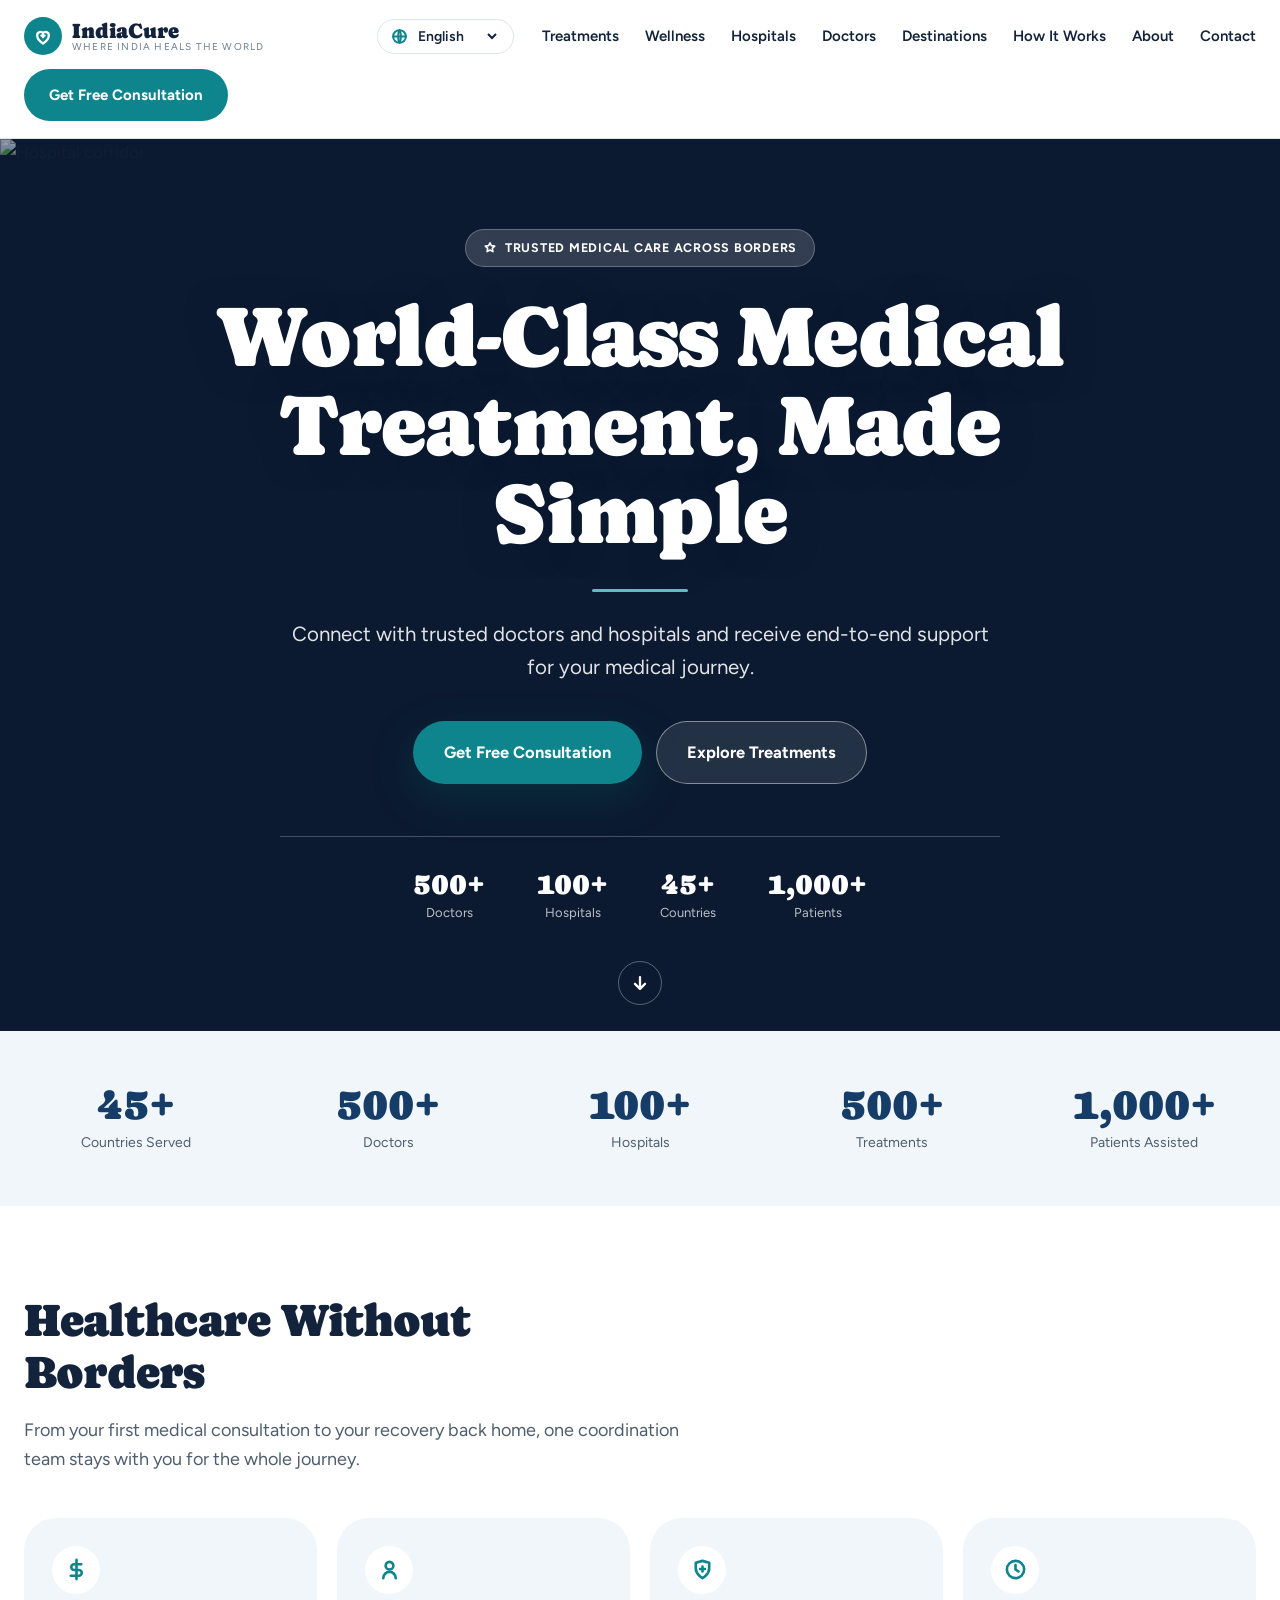
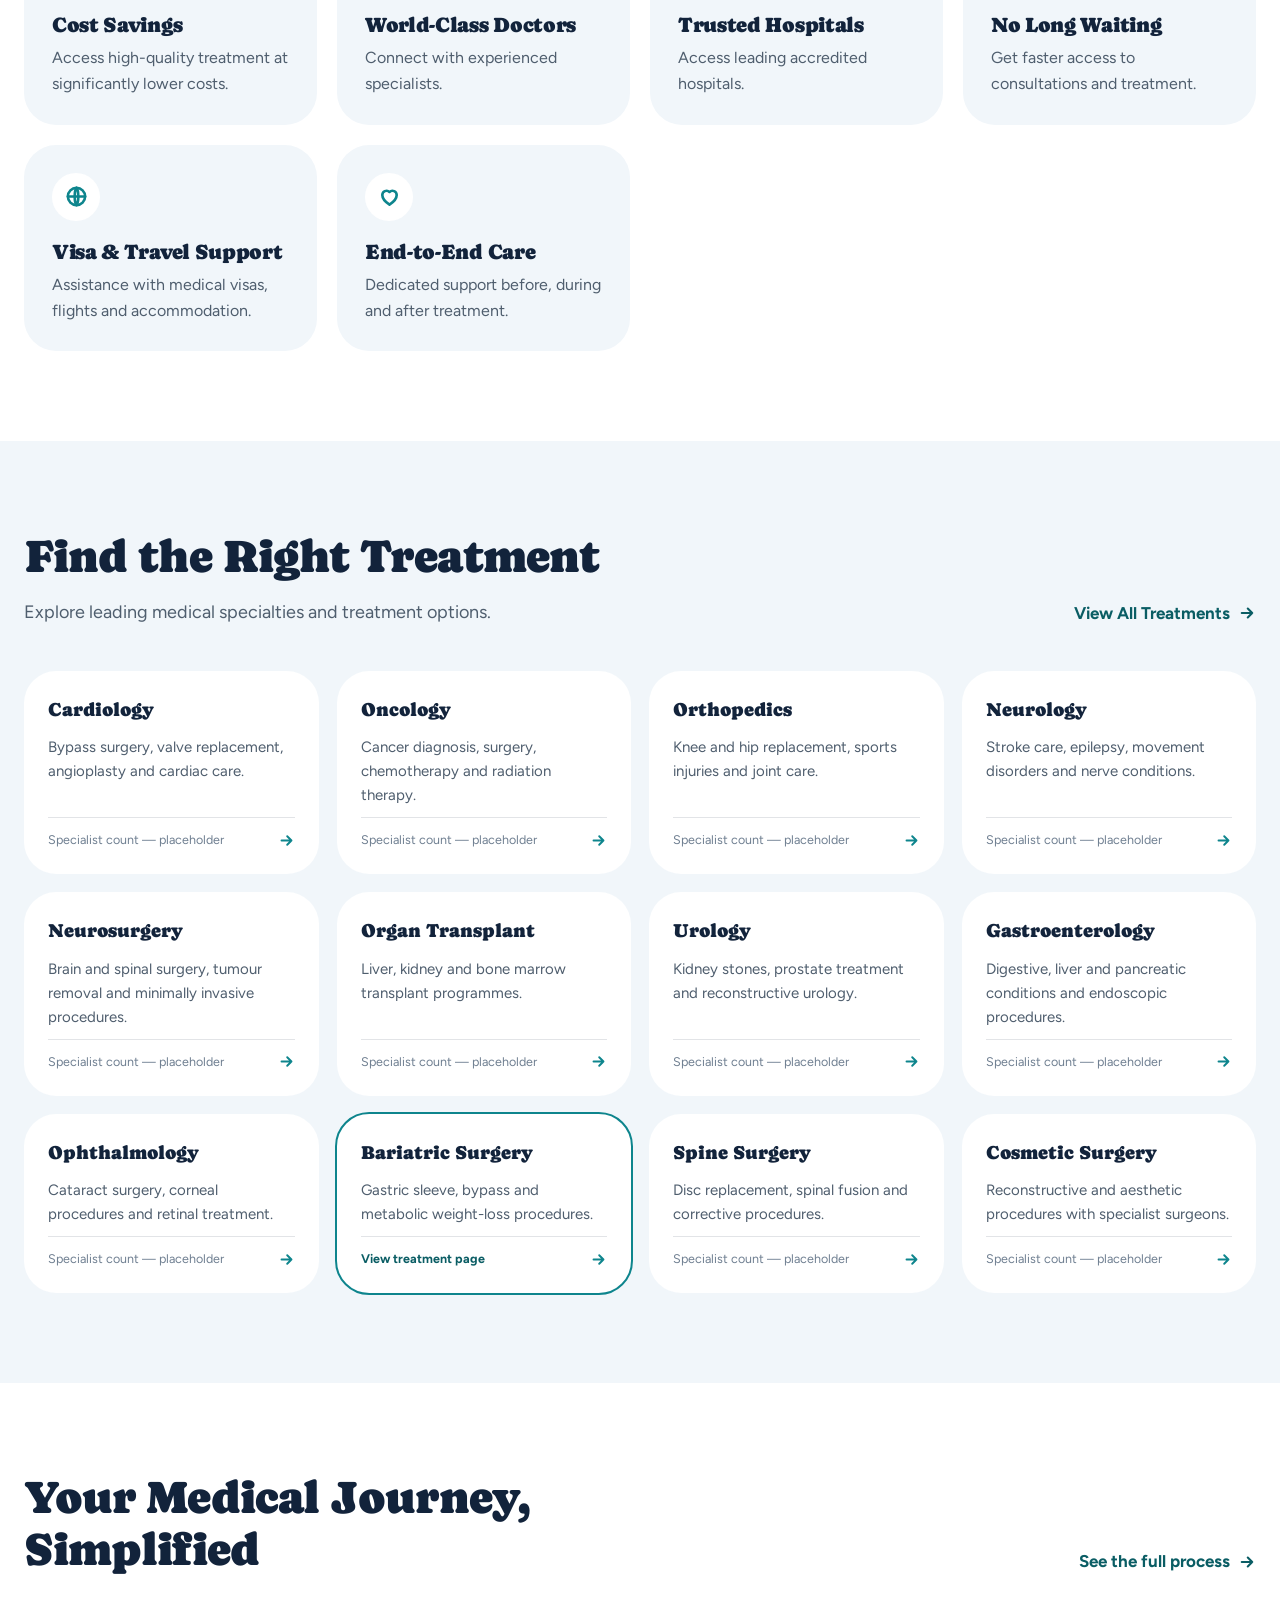
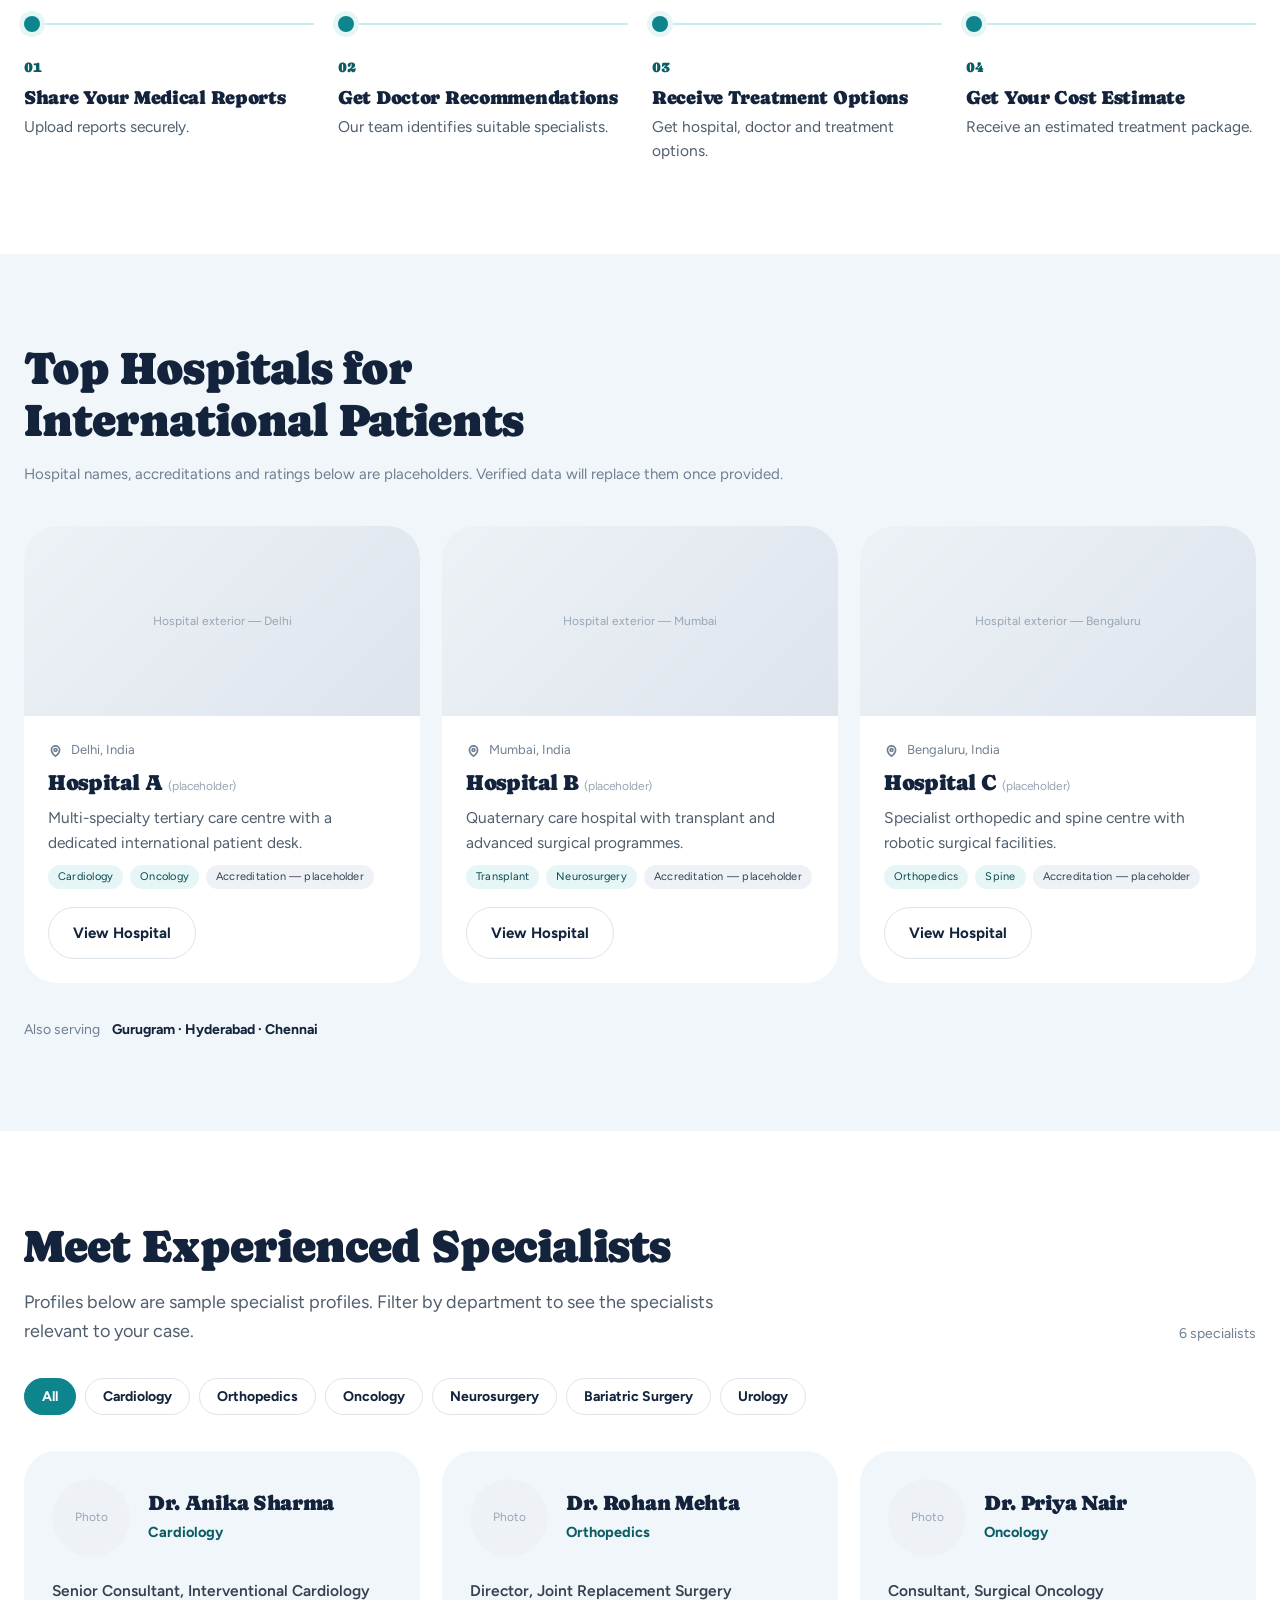
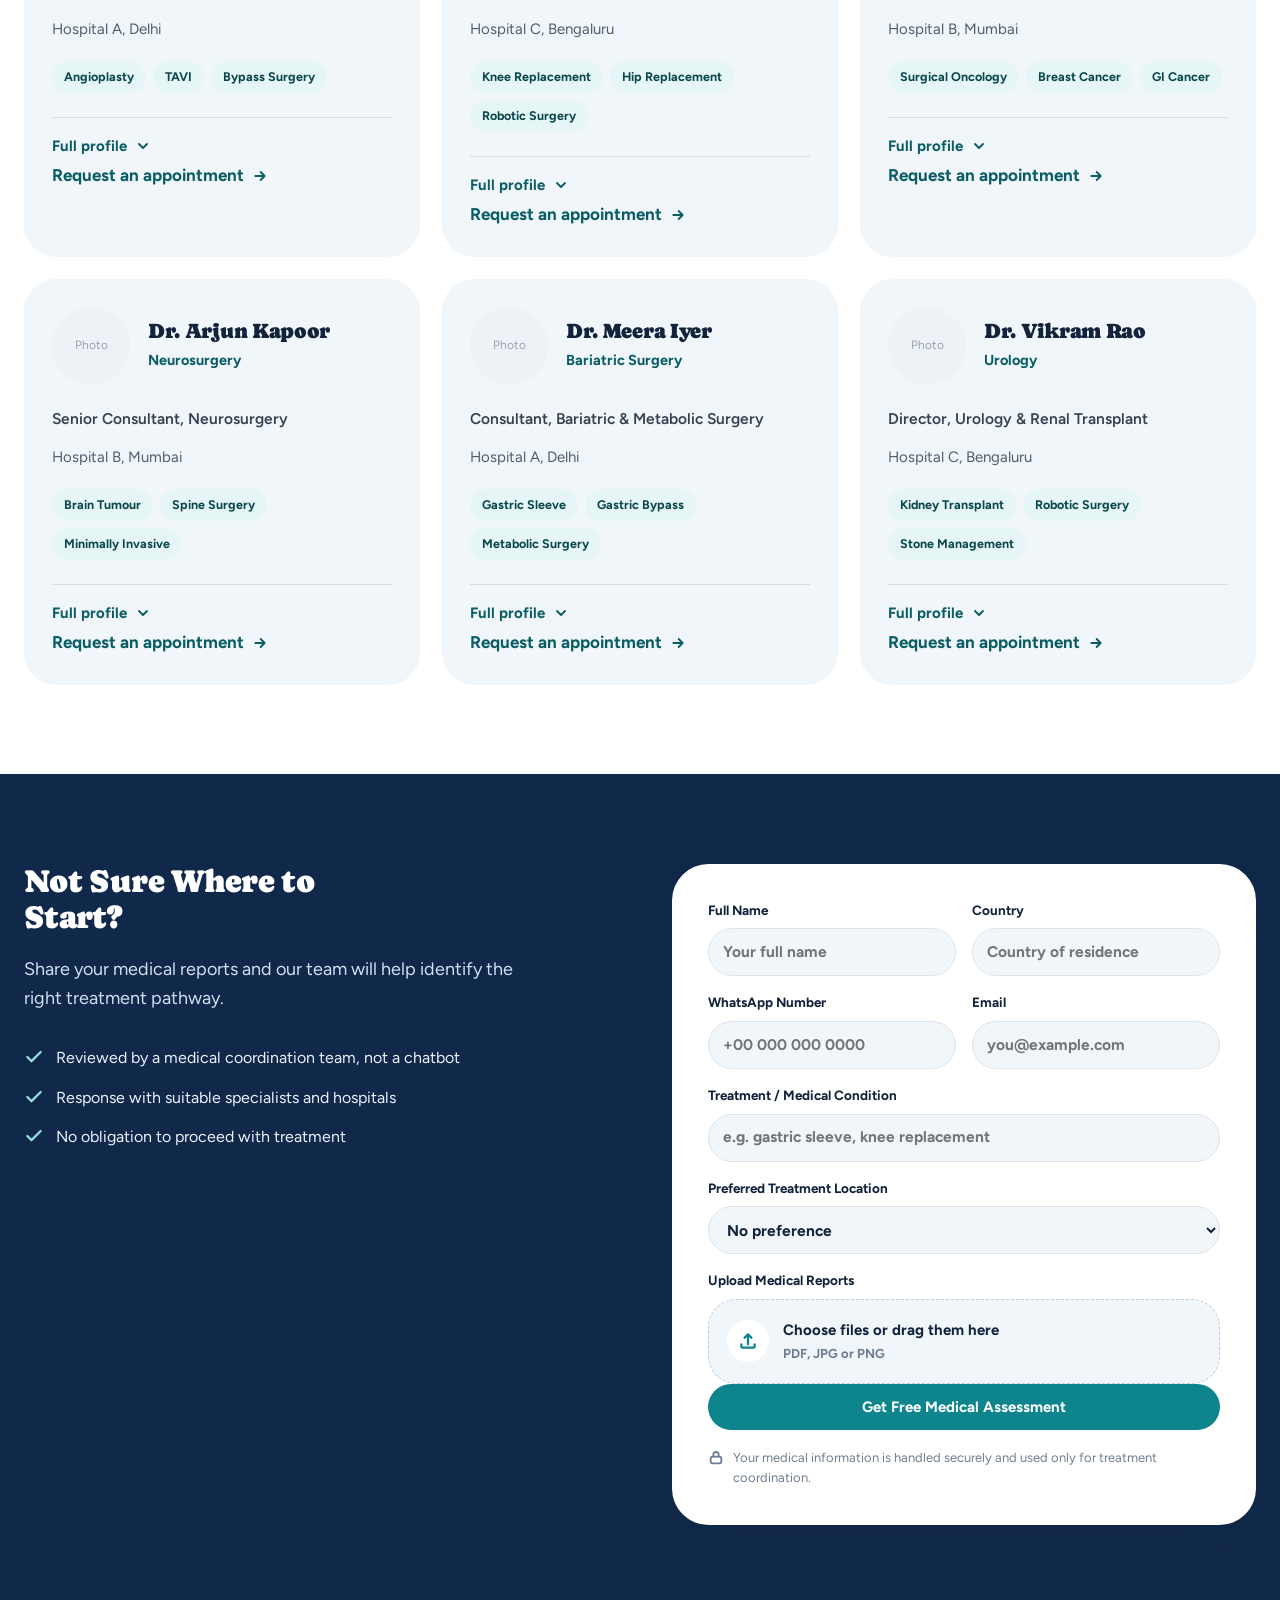
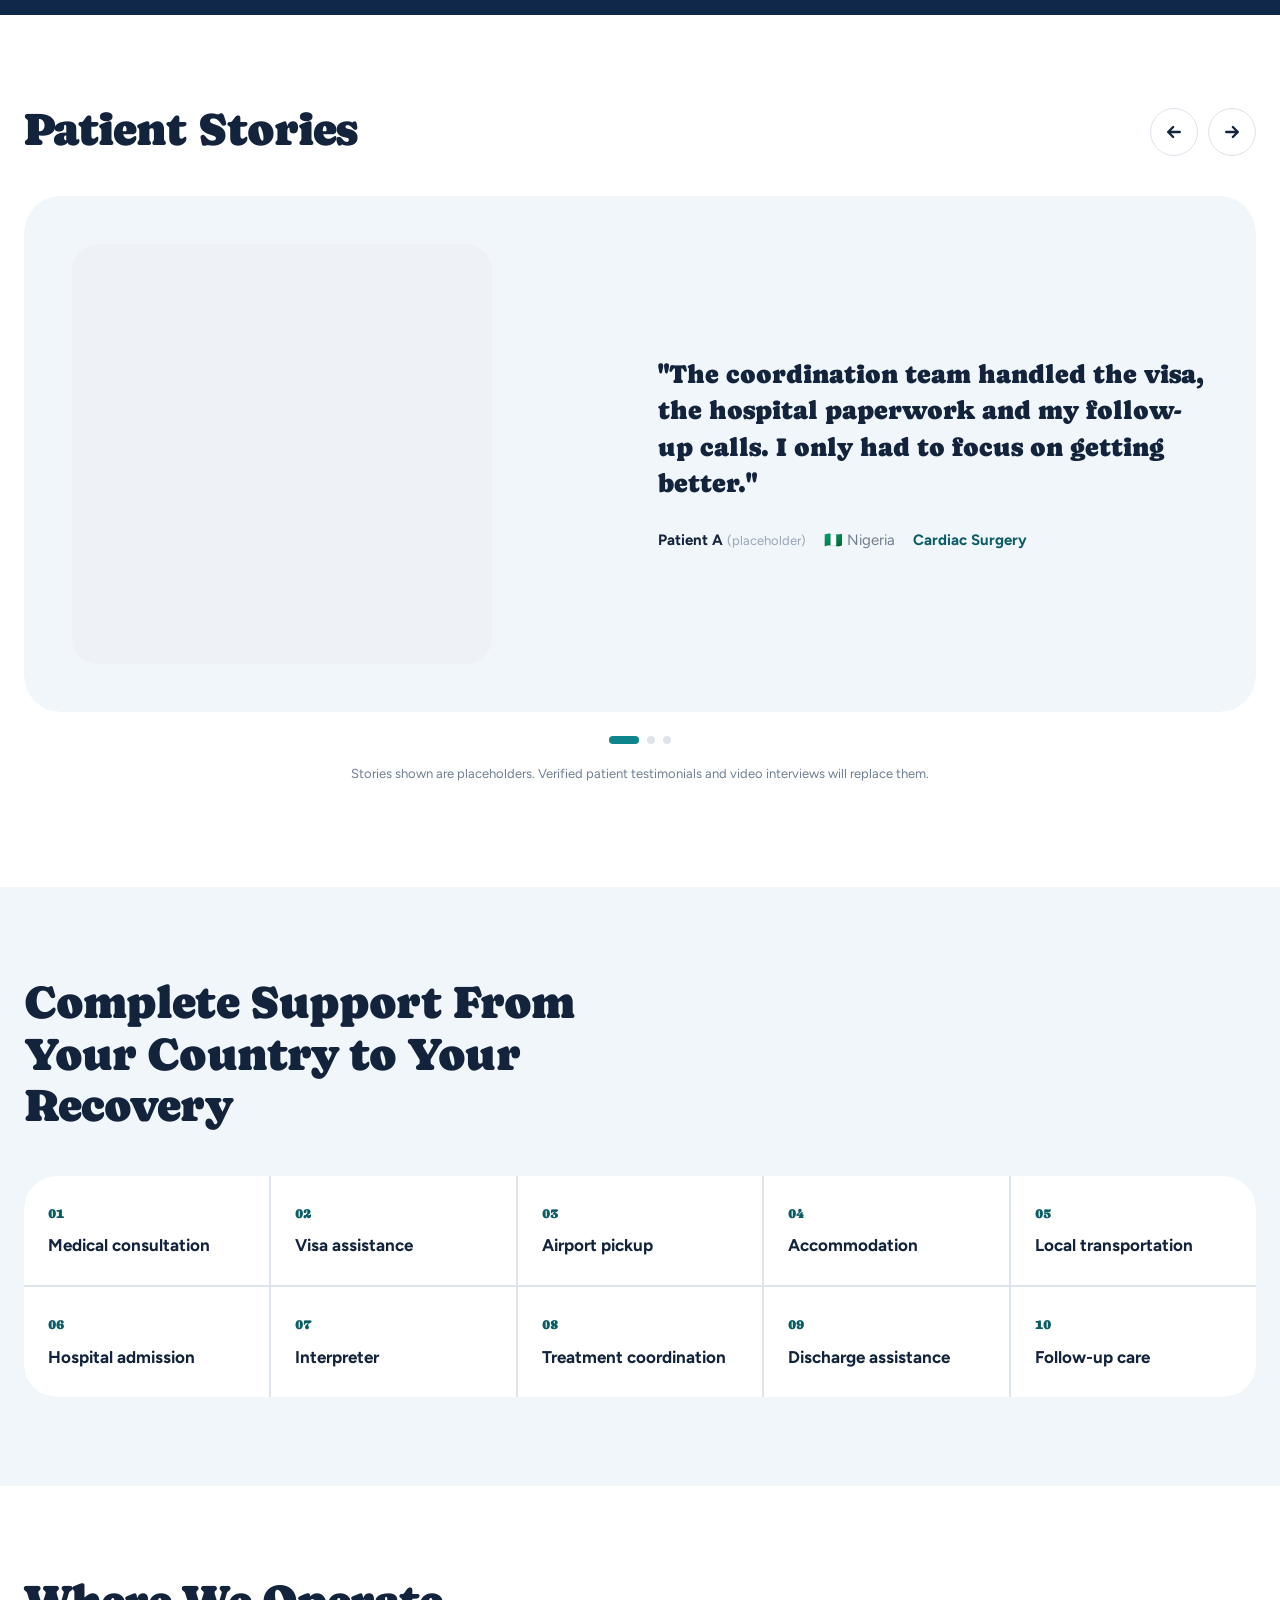
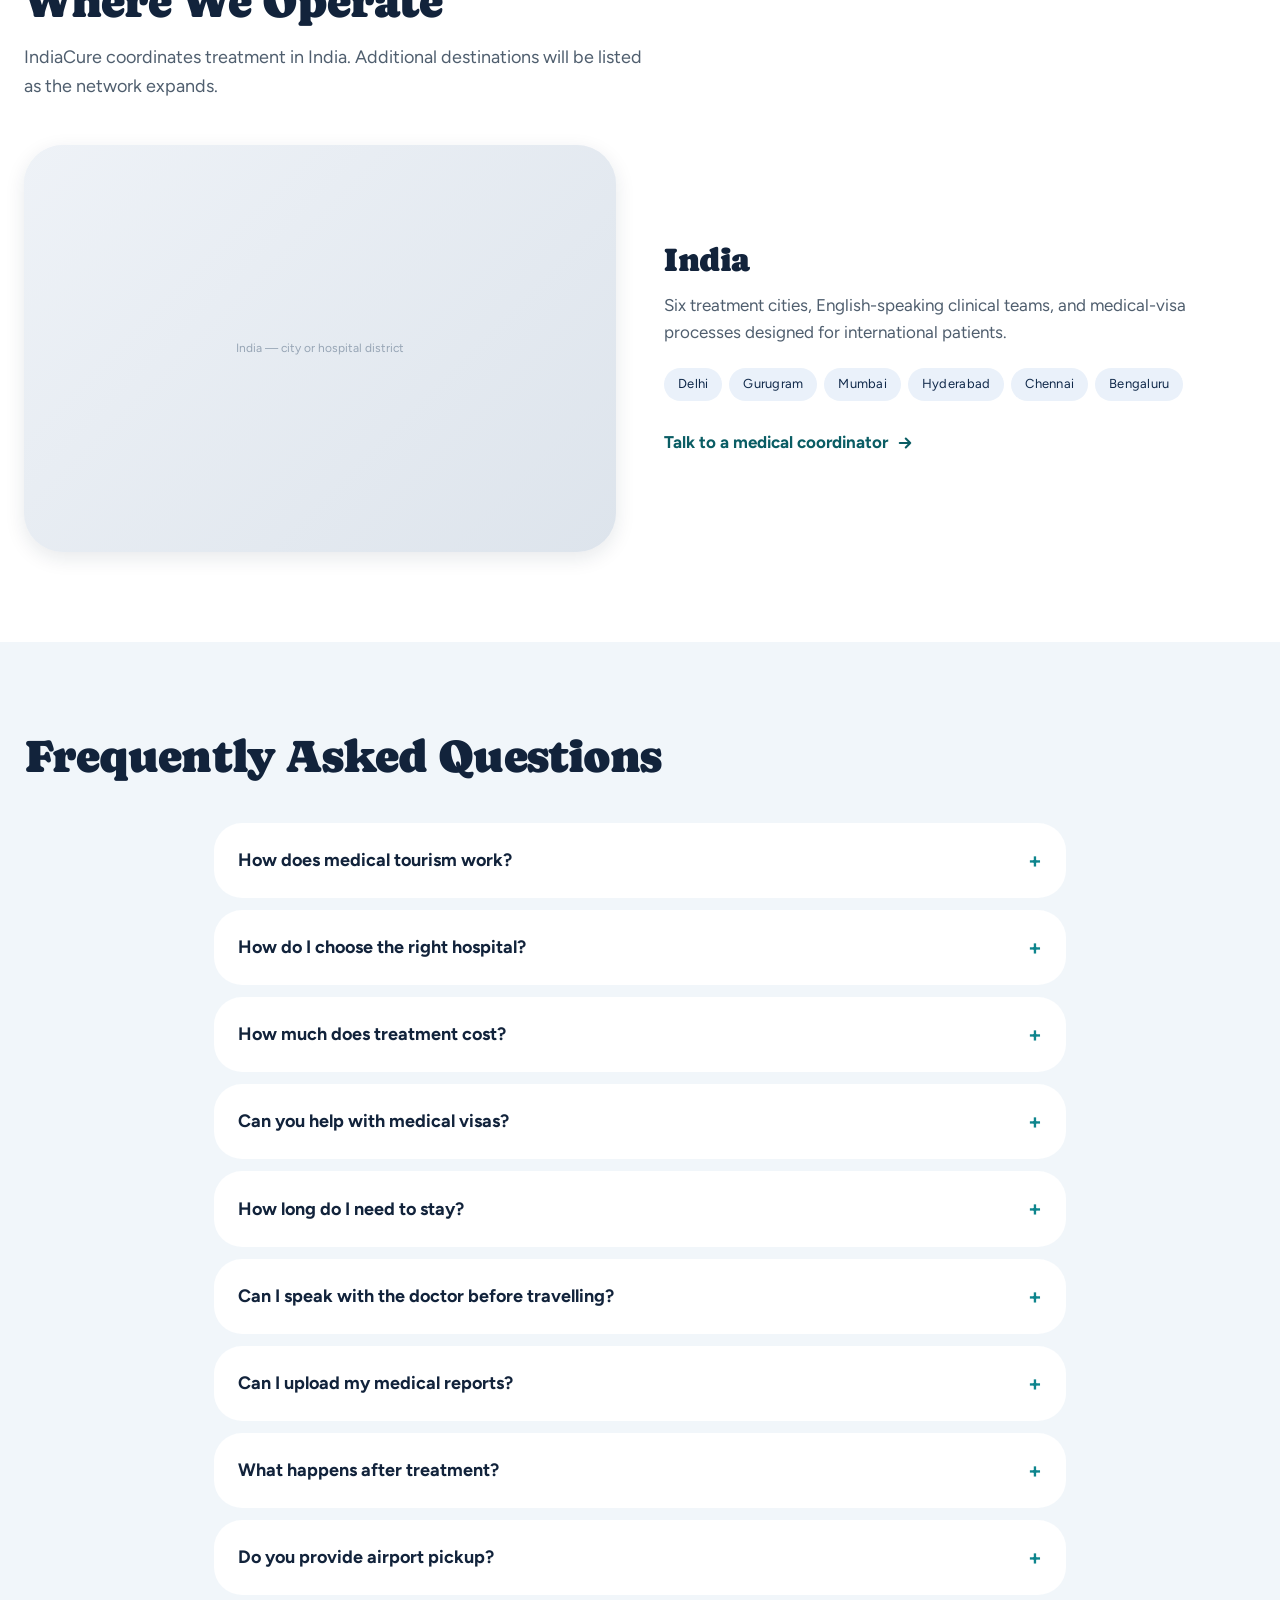
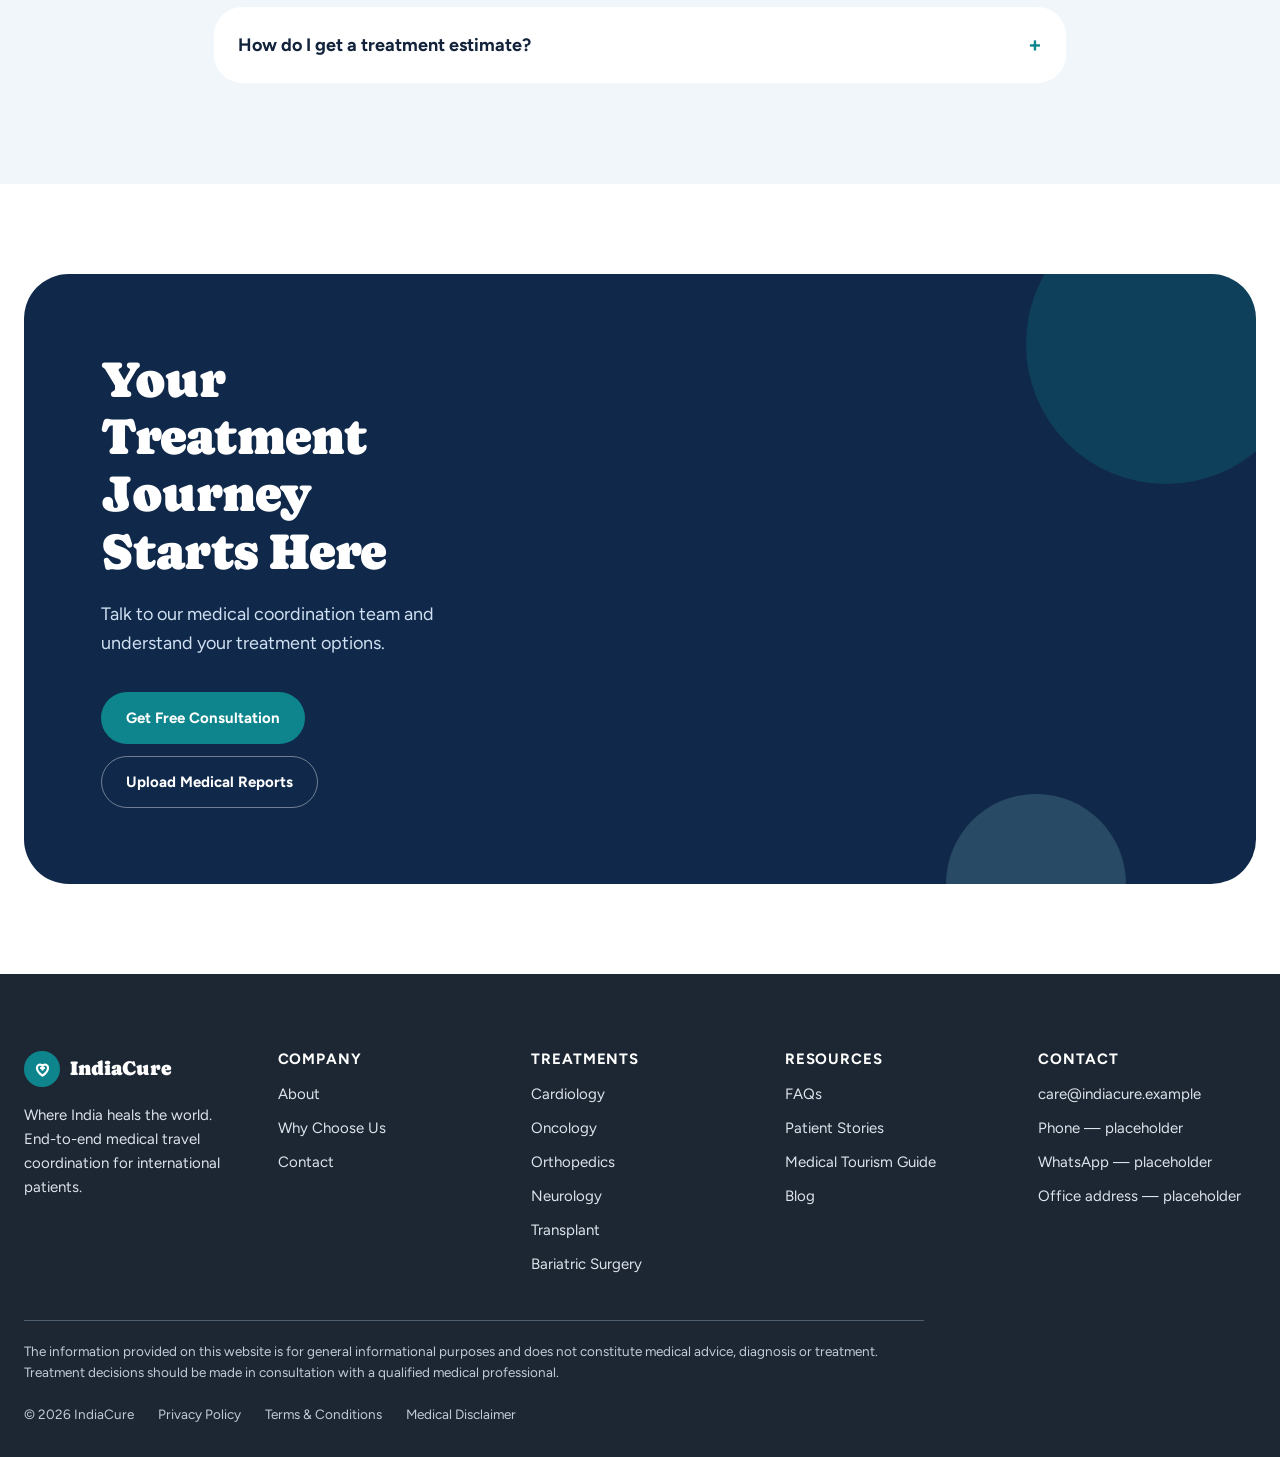
==== index.html @ 87f4c491 "Initial IndiaCure website: home, treatments, wellness, how it works, bariatric surgery" ====
<!DOCTYPE html>
<html lang="en">
<head>
<meta charset="utf-8">
<meta name="viewport" content="width=device-width, initial-scale=1">
<title>IndiaCure — Where India Heals the World</title>
<meta name="description" content="IndiaCure connects international patients with trusted doctors and accredited hospitals in India, with end-to-end support from consultation to recovery.">
<meta property="og:title" content="IndiaCure — Where India Heals the World">
<meta property="og:description" content="World-class medical treatment, made simple. Free medical consultation for international patients.">
<meta property="og:type" content="website">
<link rel="icon" href="data:,">
<link rel="preconnect" href="https://fonts.googleapis.com">
<link rel="preconnect" href="https://fonts.gstatic.com" crossorigin>
<link href="https://fonts.googleapis.com/css2?family=Caprasimo&family=Figtree:wght@400;600;700&display=swap" rel="stylesheet">
<link rel="stylesheet" href="assets/style.css">
</head>
<body>

<header class="site-header">
  <div class="nav-inner">
    <a href="index.html" class="brand">
      <span class="brand-icon">
        <svg width="20" height="20" viewBox="0 0 24 24" fill="none" stroke="currentColor" stroke-width="2.75" stroke-linecap="round" stroke-linejoin="round"><path d="M12 21s-7-4.6-7-10a4 4 0 0 1 7-2.6A4 4 0 0 1 19 11c0 5.4-7 10-7 10z"></path><path d="M12 9.5v4M10 11.5h4"></path></svg>
      </span>
      <span class="brand-text">
        <span class="brand-name">IndiaCure</span>
        <span class="brand-tag">Where India heals the world</span>
      </span>
    </a>

    <label class="lang-select">
      <svg width="17" height="17" viewBox="0 0 24 24" fill="none" stroke="var(--color-accent)" stroke-width="2.75" stroke-linecap="round" stroke-linejoin="round"><circle cx="12" cy="12" r="9"></circle><path d="M3 12h18M12 3c2.5 3 2.5 15 0 18M12 3c-2.5 3-2.5 15 0 18"></path></svg>
      <select aria-label="Language">
        <option value="en">English</option>
        <option value="hi">हिन्दी</option>
        <option value="fr">Français</option>
        <option value="pt">Português</option>
        <option value="ar">العربية</option>
      </select>
    </label>

    <button type="button" class="menu-toggle" aria-label="Open menu" aria-expanded="false">
      <svg width="22" height="22" viewBox="0 0 24 24" fill="none" stroke="currentColor" stroke-width="2.75" stroke-linecap="round" stroke-linejoin="round"><path d="M4 7h16M4 12h16M4 17h16"></path></svg>
    </button>

    <a href="#consult" class="btn btn-primary header-cta">Get Free Consultation</a>

    <nav class="main-nav">
      <a href="treatments.html">Treatments</a>
      <a href="wellness.html">Wellness</a>
      <a href="#hospitals">Hospitals</a>
      <a href="#doctors">Doctors</a>
      <a href="#destination">Destinations</a>
      <a href="how-it-works.html">How It Works</a>
      <a href="#support">About</a>
      <a href="#consult">Contact</a>
    </nav>
  </div>
</header>

<section class="hero">
  <div class="hero-media">
    <img src="https://images.unsplash.com/photo-1631217868264-e5b90bb7e133?q=80&w=1600&auto=format&fit=crop" alt="Hospital corridor" loading="eager">
  </div>
  <div class="hero-overlay"></div>
  <div class="hero-content">
    <span class="hero-badge">
      <svg width="14" height="14" viewBox="0 0 24 24" fill="none" stroke="currentColor" stroke-width="2.75" stroke-linecap="round" stroke-linejoin="round"><path d="M12 3l2.4 5 5.6.8-4 3.9 1 5.5-5-2.7-5 2.7 1-5.5-4-3.9 5.6-.8z"></path></svg>
      Trusted Medical Care Across Borders
    </span>
    <h1 class="hero-title">World-Class Medical Treatment, Made Simple</h1>
    <span class="hero-rule"></span>
    <p class="hero-sub">Connect with trusted doctors and hospitals and receive end-to-end support for your medical journey.</p>
    <div class="hero-actions">
      <a href="#consult" class="btn btn-primary">Get Free Consultation</a>
      <a href="treatments.html" class="btn btn-secondary">Explore Treatments</a>
    </div>
    <div class="hero-stats">
      <div><div class="num">500+</div><div class="label">Doctors</div></div>
      <div><div class="num">100+</div><div class="label">Hospitals</div></div>
      <div><div class="num">45+</div><div class="label">Countries</div></div>
      <div><div class="num">1,000+</div><div class="label">Patients</div></div>
    </div>
  </div>
  <a href="#why" class="scroll-down" aria-label="Scroll to content">
    <svg width="20" height="20" viewBox="0 0 24 24" fill="none" stroke="currentColor" stroke-width="2.75" stroke-linecap="round" stroke-linejoin="round"><path d="M12 5v14M6 13l6 6 6-6"></path></svg>
  </a>
</section>

<section id="why" class="stat-strip">
  <div class="wrap">
    <div><div class="num">45+</div><div class="label">Countries Served</div></div>
    <div><div class="num">500+</div><div class="label">Doctors</div></div>
    <div><div class="num">100+</div><div class="label">Hospitals</div></div>
    <div><div class="num">500+</div><div class="label">Treatments</div></div>
    <div><div class="num">1,000+</div><div class="label">Patients Assisted</div></div>
  </div>
</section>

<section class="section">
  <h2 style="font-size:clamp(30px,3.6vw,46px);max-width:18ch;margin:0">Healthcare Without Borders</h2>
  <p style="font-size:18px;color:var(--color-neutral-700);max-width:58ch;margin:18px 0 0">From your first medical consultation to your recovery back home, one coordination team stays with you for the whole journey.</p>

  <div class="feature-grid">
    <div class="feature-card">
      <span class="feature-icon"><svg width="23" height="23" viewBox="0 0 24 24" fill="none" stroke="currentColor" stroke-width="2.75" stroke-linecap="round" stroke-linejoin="round"><path d="M12 2v20"></path><path d="M17 6.5H9.5a3 3 0 0 0 0 6h5a3 3 0 0 1 0 6H6"></path></svg></span>
      <h3>Cost Savings</h3>
      <p>Access high-quality treatment at significantly lower costs.</p>
    </div>
    <div class="feature-card">
      <span class="feature-icon"><svg width="23" height="23" viewBox="0 0 24 24" fill="none" stroke="currentColor" stroke-width="2.75" stroke-linecap="round" stroke-linejoin="round"><circle cx="12" cy="8" r="4"></circle><path d="M5.5 21a6.5 6.5 0 0 1 13 0"></path></svg></span>
      <h3>World-Class Doctors</h3>
      <p>Connect with experienced specialists.</p>
    </div>
    <div class="feature-card">
      <span class="feature-icon"><svg width="23" height="23" viewBox="0 0 24 24" fill="none" stroke="currentColor" stroke-width="2.75" stroke-linecap="round" stroke-linejoin="round"><path d="M12 21s-7-4-7-10V5l7-2 7 2v6c0 6-7 10-7 10z"></path><path d="M12 9v5M9.5 11.5h5"></path></svg></span>
      <h3>Trusted Hospitals</h3>
      <p>Access leading accredited hospitals.</p>
    </div>
    <div class="feature-card">
      <span class="feature-icon"><svg width="23" height="23" viewBox="0 0 24 24" fill="none" stroke="currentColor" stroke-width="2.75" stroke-linecap="round" stroke-linejoin="round"><circle cx="12" cy="12" r="9"></circle><path d="M12 7.5V12l3 2"></path></svg></span>
      <h3>No Long Waiting</h3>
      <p>Get faster access to consultations and treatment.</p>
    </div>
    <div class="feature-card">
      <span class="feature-icon"><svg width="23" height="23" viewBox="0 0 24 24" fill="none" stroke="currentColor" stroke-width="2.75" stroke-linecap="round" stroke-linejoin="round"><circle cx="12" cy="12" r="9"></circle><path d="M3 12h18M12 3c2.5 3 2.5 15 0 18M12 3c-2.5 3-2.5 15 0 18"></path></svg></span>
      <h3>Visa &amp; Travel Support</h3>
      <p>Assistance with medical visas, flights and accommodation.</p>
    </div>
    <div class="feature-card">
      <span class="feature-icon"><svg width="23" height="23" viewBox="0 0 24 24" fill="none" stroke="currentColor" stroke-width="2.75" stroke-linecap="round" stroke-linejoin="round"><path d="M12 20.5s-7.5-4.8-7.5-10a4.5 4.5 0 0 1 7.5-3.3A4.5 4.5 0 0 1 19.5 10.5c0 5.2-7.5 10-7.5 10z"></path></svg></span>
      <h3>End-to-End Care</h3>
      <p>Dedicated support before, during and after treatment.</p>
    </div>
  </div>
</section>

<section id="treatments" class="section-alt">
  <div class="section">
    <div class="section-head">
      <div>
        <h2 style="font-size:clamp(30px,3.6vw,46px);margin:0">Find the Right Treatment</h2>
        <p>Explore leading medical specialties and treatment options.</p>
      </div>
      <a href="treatments.html" class="section-link">View All Treatments
        <svg width="18" height="18" viewBox="0 0 24 24" fill="none" stroke="currentColor" stroke-width="2.75" stroke-linecap="round" stroke-linejoin="round"><path d="M5 12h14M13 6l6 6-6 6"></path></svg>
      </a>
    </div>

    <div class="treatment-grid">
      <a class="treatment-card" href="treatments.html#cardiology">
        <span class="name">Cardiology</span>
        <span class="desc">Bypass surgery, valve replacement, angioplasty and cardiac care.</span>
        <span class="meta">Specialist count — placeholder <svg width="17" height="17" viewBox="0 0 24 24" fill="none" stroke="var(--color-accent)" stroke-width="2.75" stroke-linecap="round" stroke-linejoin="round"><path d="M5 12h14M13 6l6 6-6 6"></path></svg></span>
      </a>
      <a class="treatment-card" href="treatments.html#oncology">
        <span class="name">Oncology</span>
        <span class="desc">Cancer diagnosis, surgery, chemotherapy and radiation therapy.</span>
        <span class="meta">Specialist count — placeholder <svg width="17" height="17" viewBox="0 0 24 24" fill="none" stroke="var(--color-accent)" stroke-width="2.75" stroke-linecap="round" stroke-linejoin="round"><path d="M5 12h14M13 6l6 6-6 6"></path></svg></span>
      </a>
      <a class="treatment-card" href="treatments.html#orthopedics">
        <span class="name">Orthopedics</span>
        <span class="desc">Knee and hip replacement, sports injuries and joint care.</span>
        <span class="meta">Specialist count — placeholder <svg width="17" height="17" viewBox="0 0 24 24" fill="none" stroke="var(--color-accent)" stroke-width="2.75" stroke-linecap="round" stroke-linejoin="round"><path d="M5 12h14M13 6l6 6-6 6"></path></svg></span>
      </a>
      <a class="treatment-card" href="treatments.html#neurology">
        <span class="name">Neurology</span>
        <span class="desc">Stroke care, epilepsy, movement disorders and nerve conditions.</span>
        <span class="meta">Specialist count — placeholder <svg width="17" height="17" viewBox="0 0 24 24" fill="none" stroke="var(--color-accent)" stroke-width="2.75" stroke-linecap="round" stroke-linejoin="round"><path d="M5 12h14M13 6l6 6-6 6"></path></svg></span>
      </a>
      <a class="treatment-card" href="treatments.html#neurosurgery">
        <span class="name">Neurosurgery</span>
        <span class="desc">Brain and spinal surgery, tumour removal and minimally invasive procedures.</span>
        <span class="meta">Specialist count — placeholder <svg width="17" height="17" viewBox="0 0 24 24" fill="none" stroke="var(--color-accent)" stroke-width="2.75" stroke-linecap="round" stroke-linejoin="round"><path d="M5 12h14M13 6l6 6-6 6"></path></svg></span>
      </a>
      <a class="treatment-card" href="treatments.html#organ-transplant">
        <span class="name">Organ Transplant</span>
        <span class="desc">Liver, kidney and bone marrow transplant programmes.</span>
        <span class="meta">Specialist count — placeholder <svg width="17" height="17" viewBox="0 0 24 24" fill="none" stroke="var(--color-accent)" stroke-width="2.75" stroke-linecap="round" stroke-linejoin="round"><path d="M5 12h14M13 6l6 6-6 6"></path></svg></span>
      </a>
      <a class="treatment-card" href="treatments.html#urology">
        <span class="name">Urology</span>
        <span class="desc">Kidney stones, prostate treatment and reconstructive urology.</span>
        <span class="meta">Specialist count — placeholder <svg width="17" height="17" viewBox="0 0 24 24" fill="none" stroke="var(--color-accent)" stroke-width="2.75" stroke-linecap="round" stroke-linejoin="round"><path d="M5 12h14M13 6l6 6-6 6"></path></svg></span>
      </a>
      <a class="treatment-card" href="treatments.html#gastroenterology">
        <span class="name">Gastroenterology</span>
        <span class="desc">Digestive, liver and pancreatic conditions and endoscopic procedures.</span>
        <span class="meta">Specialist count — placeholder <svg width="17" height="17" viewBox="0 0 24 24" fill="none" stroke="var(--color-accent)" stroke-width="2.75" stroke-linecap="round" stroke-linejoin="round"><path d="M5 12h14M13 6l6 6-6 6"></path></svg></span>
      </a>
      <a class="treatment-card" href="treatments.html#ophthalmology">
        <span class="name">Ophthalmology</span>
        <span class="desc">Cataract surgery, corneal procedures and retinal treatment.</span>
        <span class="meta">Specialist count — placeholder <svg width="17" height="17" viewBox="0 0 24 24" fill="none" stroke="var(--color-accent)" stroke-width="2.75" stroke-linecap="round" stroke-linejoin="round"><path d="M5 12h14M13 6l6 6-6 6"></path></svg></span>
      </a>
      <a class="treatment-card featured" href="bariatric-surgery.html">
        <span class="name">Bariatric Surgery</span>
        <span class="desc">Gastric sleeve, bypass and metabolic weight-loss procedures.</span>
        <span class="meta">View treatment page <svg width="17" height="17" viewBox="0 0 24 24" fill="none" stroke="var(--color-accent)" stroke-width="2.75" stroke-linecap="round" stroke-linejoin="round"><path d="M5 12h14M13 6l6 6-6 6"></path></svg></span>
      </a>
      <a class="treatment-card" href="treatments.html#spine-surgery">
        <span class="name">Spine Surgery</span>
        <span class="desc">Disc replacement, spinal fusion and corrective procedures.</span>
        <span class="meta">Specialist count — placeholder <svg width="17" height="17" viewBox="0 0 24 24" fill="none" stroke="var(--color-accent)" stroke-width="2.75" stroke-linecap="round" stroke-linejoin="round"><path d="M5 12h14M13 6l6 6-6 6"></path></svg></span>
      </a>
      <a class="treatment-card" href="treatments.html#cosmetic-surgery">
        <span class="name">Cosmetic Surgery</span>
        <span class="desc">Reconstructive and aesthetic procedures with specialist surgeons.</span>
        <span class="meta">Specialist count — placeholder <svg width="17" height="17" viewBox="0 0 24 24" fill="none" stroke="var(--color-accent)" stroke-width="2.75" stroke-linecap="round" stroke-linejoin="round"><path d="M5 12h14M13 6l6 6-6 6"></path></svg></span>
      </a>
    </div>
  </div>
</section>

<section class="section">
  <div class="section-head">
    <h2 style="font-size:clamp(30px,3.6vw,46px);margin:0;max-width:20ch">Your Medical Journey, Simplified</h2>
    <a href="how-it-works.html" class="section-link">See the full process
      <svg width="18" height="18" viewBox="0 0 24 24" fill="none" stroke="currentColor" stroke-width="2.75" stroke-linecap="round" stroke-linejoin="round"><path d="M5 12h14M13 6l6 6-6 6"></path></svg>
    </a>
  </div>
  <div class="step-grid">
    <div class="step"><div class="idx">01</div><h3>Share Your Medical Reports</h3><p>Upload reports securely.</p></div>
    <div class="step"><div class="idx">02</div><h3>Get Doctor Recommendations</h3><p>Our team identifies suitable specialists.</p></div>
    <div class="step"><div class="idx">03</div><h3>Receive Treatment Options</h3><p>Get hospital, doctor and treatment options.</p></div>
    <div class="step"><div class="idx">04</div><h3>Get Your Cost Estimate</h3><p>Receive an estimated treatment package.</p></div>
  </div>
</section>

<section id="hospitals" class="section-alt">
  <div class="section">
    <h2 style="font-size:clamp(30px,3.6vw,46px);margin:0;max-width:22ch">Top Hospitals for International Patients</h2>
    <p style="font-size:15px;color:var(--color-neutral-600);margin:16px 0 0">Hospital names, accreditations and ratings below are placeholders. Verified data will replace them once provided.</p>

    <div class="hospital-grid">
      <article class="hospital-card">
        <div class="hospital-media"><div class="img-placeholder">Hospital exterior — Delhi</div></div>
        <div class="hospital-body">
          <span class="hospital-loc"><svg width="15" height="15" viewBox="0 0 24 24" fill="none" stroke="currentColor" stroke-width="2.75" stroke-linecap="round" stroke-linejoin="round"><path d="M12 21s-6.5-5-6.5-10a6.5 6.5 0 0 1 13 0c0 5-6.5 10-6.5 10z"></path><circle cx="12" cy="11" r="2.2"></circle></svg> Delhi, India</span>
          <h3>Hospital A <span class="placeholder-note">(placeholder)</span></h3>
          <p>Multi-specialty tertiary care centre with a dedicated international patient desk.</p>
          <div class="chip-row">
            <span class="tag tag-accent">Cardiology</span>
            <span class="tag tag-accent">Oncology</span>
            <span class="tag tag-neutral">Accreditation — placeholder</span>
          </div>
          <a href="#consult" class="btn btn-secondary" style="margin-top:8px;align-self:flex-start">View Hospital</a>
        </div>
      </article>
      <article class="hospital-card">
        <div class="hospital-media"><div class="img-placeholder">Hospital exterior — Mumbai</div></div>
        <div class="hospital-body">
          <span class="hospital-loc"><svg width="15" height="15" viewBox="0 0 24 24" fill="none" stroke="currentColor" stroke-width="2.75" stroke-linecap="round" stroke-linejoin="round"><path d="M12 21s-6.5-5-6.5-10a6.5 6.5 0 0 1 13 0c0 5-6.5 10-6.5 10z"></path><circle cx="12" cy="11" r="2.2"></circle></svg> Mumbai, India</span>
          <h3>Hospital B <span class="placeholder-note">(placeholder)</span></h3>
          <p>Quaternary care hospital with transplant and advanced surgical programmes.</p>
          <div class="chip-row">
            <span class="tag tag-accent">Transplant</span>
            <span class="tag tag-accent">Neurosurgery</span>
            <span class="tag tag-neutral">Accreditation — placeholder</span>
          </div>
          <a href="#consult" class="btn btn-secondary" style="margin-top:8px;align-self:flex-start">View Hospital</a>
        </div>
      </article>
      <article class="hospital-card">
        <div class="hospital-media"><div class="img-placeholder">Hospital exterior — Bengaluru</div></div>
        <div class="hospital-body">
          <span class="hospital-loc"><svg width="15" height="15" viewBox="0 0 24 24" fill="none" stroke="currentColor" stroke-width="2.75" stroke-linecap="round" stroke-linejoin="round"><path d="M12 21s-6.5-5-6.5-10a6.5 6.5 0 0 1 13 0c0 5-6.5 10-6.5 10z"></path><circle cx="12" cy="11" r="2.2"></circle></svg> Bengaluru, India</span>
          <h3>Hospital C <span class="placeholder-note">(placeholder)</span></h3>
          <p>Specialist orthopedic and spine centre with robotic surgical facilities.</p>
          <div class="chip-row">
            <span class="tag tag-accent">Orthopedics</span>
            <span class="tag tag-accent">Spine</span>
            <span class="tag tag-neutral">Accreditation — placeholder</span>
          </div>
          <a href="#consult" class="btn btn-secondary" style="margin-top:8px;align-self:flex-start">View Hospital</a>
        </div>
      </article>
    </div>

    <div style="display:flex;gap:12px;margin-top:36px;flex-wrap:wrap">
      <span style="font-size:14px;color:var(--color-neutral-600)">Also serving</span>
      <span style="font-size:14px;font-weight:700">Gurugram · Hyderabad · Chennai</span>
    </div>
  </div>
</section>

<section id="doctors" class="section">
  <div class="section-head">
    <div>
      <h2 style="font-size:clamp(30px,3.6vw,46px);margin:0">Meet Experienced Specialists</h2>
      <p>Profiles below are sample specialist profiles. Filter by department to see the specialists relevant to your case.</p>
    </div>
    <span class="doc-count" style="font-size:14px;color:var(--color-neutral-600);white-space:nowrap"></span>
  </div>
  <div class="dept-filter"></div>
  <div class="doctor-grid"></div>
</section>

<section id="consult" class="consult-section">
  <div class="section consult-grid">
    <div class="consult-copy">
      <h2>Not Sure Where to Start?</h2>
      <p>Share your medical reports and our team will help identify the right treatment pathway.</p>
      <ul class="consult-list">
        <li><svg width="20" height="20" viewBox="0 0 24 24" fill="none" stroke="var(--color-accent-300)" stroke-width="2.75" stroke-linecap="round" stroke-linejoin="round"><path d="M20 6L9 17l-5-5"></path></svg> Reviewed by a medical coordination team, not a chatbot</li>
        <li><svg width="20" height="20" viewBox="0 0 24 24" fill="none" stroke="var(--color-accent-300)" stroke-width="2.75" stroke-linecap="round" stroke-linejoin="round"><path d="M20 6L9 17l-5-5"></path></svg> Response with suitable specialists and hospitals</li>
        <li><svg width="20" height="20" viewBox="0 0 24 24" fill="none" stroke="var(--color-accent-300)" stroke-width="2.75" stroke-linecap="round" stroke-linejoin="round"><path d="M20 6L9 17l-5-5"></path></svg> No obligation to proceed with treatment</li>
      </ul>
    </div>

    <form class="consult-form" novalidate>
      <div class="form-grid">
        <label class="field">Full Name
          <input class="input" type="text" name="name" required placeholder="Your full name">
        </label>
        <label class="field">Country
          <input class="input" type="text" name="country" required placeholder="Country of residence">
        </label>
        <label class="field">WhatsApp Number
          <input class="input" type="tel" name="phone" required placeholder="+00 000 000 0000">
        </label>
        <label class="field">Email
          <input class="input" type="email" name="email" required placeholder="you@example.com">
        </label>
      </div>
      <label class="field">Treatment / Medical Condition
        <input class="input" type="text" name="condition" placeholder="e.g. gastric sleeve, knee replacement">
      </label>
      <label class="field">Preferred Treatment Location
        <select class="input" name="location">
          <option>No preference</option>
          <option>Delhi</option>
          <option>Gurugram</option>
          <option>Mumbai</option>
          <option>Hyderabad</option>
          <option>Chennai</option>
          <option>Bengaluru</option>
        </select>
      </label>

      <div class="field" style="margin-top:16px">
        <div>Upload Medical Reports</div>
        <label class="upload-box">
          <span class="upload-icon">
            <svg width="20" height="20" viewBox="0 0 24 24" fill="none" stroke="currentColor" stroke-width="2.75" stroke-linecap="round" stroke-linejoin="round"><path d="M12 16V4M8 8l4-4 4 4"></path><path d="M4 16v2a2 2 0 0 0 2 2h12a2 2 0 0 0 2-2v-2"></path></svg>
          </span>
          <span class="upload-text">
            <span class="upload-title">Choose files or drag them here</span>
            <span class="upload-sub">PDF, JPG or PNG</span>
          </span>
          <input type="file" multiple name="reports">
        </label>
      </div>

      <button type="submit" class="btn btn-primary btn-block">Get Free Medical Assessment</button>
      <p class="form-status">Request received — we will be in touch shortly.</p>
      <p class="form-note">
        <svg width="16" height="16" viewBox="0 0 24 24" fill="none" stroke="currentColor" stroke-width="2.75" stroke-linecap="round" stroke-linejoin="round"><rect x="4" y="10" width="16" height="10" rx="3"></rect><path d="M8 10V7a4 4 0 0 1 8 0v3"></path></svg>
        Your medical information is handled securely and used only for treatment coordination.
      </p>
    </form>
  </div>
</section>

<section class="section">
  <div class="section-head">
    <h2 style="font-size:clamp(30px,3.6vw,46px);margin:0">Patient Stories</h2>
    <div class="story-controls">
      <button type="button" class="btn btn-secondary story-nav-btn story-prev" aria-label="Previous story">
        <svg width="20" height="20" viewBox="0 0 24 24" fill="none" stroke="currentColor" stroke-width="2.75" stroke-linecap="round" stroke-linejoin="round"><path d="M19 12H5M11 6l-6 6 6 6"></path></svg>
      </button>
      <button type="button" class="btn btn-secondary story-nav-btn story-next" aria-label="Next story">
        <svg width="20" height="20" viewBox="0 0 24 24" fill="none" stroke="currentColor" stroke-width="2.75" stroke-linecap="round" stroke-linejoin="round"><path d="M5 12h14M13 6l6 6-6 6"></path></svg>
      </button>
    </div>
  </div>

  <div class="story-track-wrap">
    <div class="story-track">
      <div class="story-slide">
        <div class="story-photo"></div>
        <div>
          <div class="story-quote">"The coordination team handled the visa, the hospital paperwork and my follow-up calls. I only had to focus on getting better."</div>
          <div class="story-meta">
            <span style="font-weight:700">Patient A <span style="color:var(--color-neutral-500);font-weight:400;font-size:13px">(placeholder)</span></span>
            <span style="color:var(--color-neutral-600)">🇳🇬 Nigeria</span>
            <span style="color:var(--color-accent-700);font-weight:700">Cardiac Surgery</span>
          </div>
        </div>
      </div>
      <div class="story-slide">
        <div class="story-photo"></div>
        <div>
          <div class="story-quote">"I spoke to the surgeon on a video call before booking anything. That conversation is what made me comfortable travelling."</div>
          <div class="story-meta">
            <span style="font-weight:700">Patient B <span style="color:var(--color-neutral-500);font-weight:400;font-size:13px">(placeholder)</span></span>
            <span style="color:var(--color-neutral-600)">🇮🇶 Iraq</span>
            <span style="color:var(--color-accent-700);font-weight:700">Spine Surgery</span>
          </div>
        </div>
      </div>
      <div class="story-slide">
        <div class="story-photo"></div>
        <div>
          <div class="story-quote">"Airport pickup, an interpreter at every appointment, and a check-in call two months after I flew home."</div>
          <div class="story-meta">
            <span style="font-weight:700">Patient C <span style="color:var(--color-neutral-500);font-weight:400;font-size:13px">(placeholder)</span></span>
            <span style="color:var(--color-neutral-600)">🇰🇪 Kenya</span>
            <span style="color:var(--color-accent-700);font-weight:700">Bariatric Surgery</span>
          </div>
        </div>
      </div>
    </div>
  </div>
  <div class="story-dots"></div>
  <p class="story-caption">Stories shown are placeholders. Verified patient testimonials and video interviews will replace them.</p>
</section>

<section id="support" class="section-alt">
  <div class="section">
    <h2 style="font-size:clamp(30px,3.6vw,46px);margin:0;max-width:24ch">Complete Support From Your Country to Your Recovery</h2>
    <div class="timeline-grid">
      <div class="timeline-cell"><div class="idx">01</div><div class="name">Medical consultation</div></div>
      <div class="timeline-cell"><div class="idx">02</div><div class="name">Visa assistance</div></div>
      <div class="timeline-cell"><div class="idx">03</div><div class="name">Airport pickup</div></div>
      <div class="timeline-cell"><div class="idx">04</div><div class="name">Accommodation</div></div>
      <div class="timeline-cell"><div class="idx">05</div><div class="name">Local transportation</div></div>
      <div class="timeline-cell"><div class="idx">06</div><div class="name">Hospital admission</div></div>
      <div class="timeline-cell"><div class="idx">07</div><div class="name">Interpreter</div></div>
      <div class="timeline-cell"><div class="idx">08</div><div class="name">Treatment coordination</div></div>
      <div class="timeline-cell"><div class="idx">09</div><div class="name">Discharge assistance</div></div>
      <div class="timeline-cell"><div class="idx">10</div><div class="name">Follow-up care</div></div>
    </div>
  </div>
</section>

<section id="destination" class="section">
  <h2 style="font-size:clamp(30px,3.6vw,46px);margin:0">Where We Operate</h2>
  <p style="font-size:18px;color:var(--color-neutral-700);margin:16px 0 0;max-width:52ch">IndiaCure coordinates treatment in India. Additional destinations will be listed as the network expands.</p>
  <div class="destination-grid">
    <div class="destination-media"><div class="img-placeholder">India — city or hospital district</div></div>
    <div>
      <h3 style="font-size:clamp(26px,2.6vw,34px);margin:0">India</h3>
      <p style="font-size:17px;color:var(--color-neutral-700);margin:14px 0 0">Six treatment cities, English-speaking clinical teams, and medical-visa processes designed for international patients.</p>
      <div class="chip-row" style="margin-top:22px">
        <span class="tag tag-accent-2">Delhi</span>
        <span class="tag tag-accent-2">Gurugram</span>
        <span class="tag tag-accent-2">Mumbai</span>
        <span class="tag tag-accent-2">Hyderabad</span>
        <span class="tag tag-accent-2">Chennai</span>
        <span class="tag tag-accent-2">Bengaluru</span>
      </div>
      <a href="#consult" class="section-link" style="margin-top:28px">Talk to a medical coordinator
        <svg width="18" height="18" viewBox="0 0 24 24" fill="none" stroke="currentColor" stroke-width="2.75" stroke-linecap="round" stroke-linejoin="round"><path d="M5 12h14M13 6l6 6-6 6"></path></svg>
      </a>
    </div>
  </div>
</section>

<section id="faq" class="section-alt">
  <div class="section" style="padding-bottom:0">
    <h2 style="font-size:clamp(30px,3.6vw,46px);margin:0 0 40px">Frequently Asked Questions</h2>
  </div>
  <div class="faq-wrap" style="padding-bottom:clamp(56px,7vw,100px)">
    <details class="faq-item">
      <summary>How does medical tourism work? <span class="plus">+</span></summary>
      <p>You share your medical reports, we identify suitable specialists and hospitals, you receive treatment and cost options, and we coordinate travel, admission and follow-up.</p>
    </details>
    <details class="faq-item">
      <summary>How do I choose the right hospital? <span class="plus">+</span></summary>
      <p>Your coordinator matches your condition to hospitals with the relevant specialty programme, then presents the options with their differences explained.</p>
    </details>
    <details class="faq-item">
      <summary>How much does treatment cost? <span class="plus">+</span></summary>
      <p>Cost depends on the procedure, hospital, room category and length of stay. We provide an estimated range first, then an itemised quote from the hospital.</p>
    </details>
    <details class="faq-item">
      <summary>Can you help with medical visas? <span class="plus">+</span></summary>
      <p>Yes. We provide the hospital invitation documents required for a medical visa and guide you through the application steps.</p>
    </details>
    <details class="faq-item">
      <summary>How long do I need to stay? <span class="plus">+</span></summary>
      <p>This varies by procedure. Your treatment plan will state the expected hospital stay and the recommended recovery period before flying home.</p>
    </details>
    <details class="faq-item">
      <summary>Can I speak with the doctor before travelling? <span class="plus">+</span></summary>
      <p>Yes. A video consultation with the treating specialist can be arranged before you commit to travel.</p>
    </details>
    <details class="faq-item">
      <summary>Can I upload my medical reports? <span class="plus">+</span></summary>
      <p>Yes, through the form on this page. Reports help the medical team give a more accurate assessment.</p>
    </details>
    <details class="faq-item">
      <summary>What happens after treatment? <span class="plus">+</span></summary>
      <p>You receive discharge documents, a follow-up schedule and a point of contact for questions after you return home.</p>
    </details>
    <details class="faq-item">
      <summary>Do you provide airport pickup? <span class="plus">+</span></summary>
      <p>Yes. Airport transfers, local transport and accommodation near the hospital are part of the coordination service.</p>
    </details>
    <details class="faq-item">
      <summary>How do I get a treatment estimate? <span class="plus">+</span></summary>
      <p>Submit the consultation form with your reports and preferred treatment. Estimates are ranges, not guaranteed prices.</p>
    </details>
  </div>
</section>

<section class="section">
  <div class="cta-banner">
    <div class="cta-inner">
      <h2>Your Treatment Journey Starts Here</h2>
      <p>Talk to our medical coordination team and understand your treatment options.</p>
      <div class="cta-actions">
        <a href="#consult" class="btn btn-primary">Get Free Consultation</a>
        <a href="#consult" class="btn btn-secondary" style="border-color:rgba(255,255,255,0.4);color:#fff">Upload Medical Reports</a>
      </div>
    </div>
  </div>
</section>

<footer class="site-footer">
  <div class="wrap">
    <div class="footer-grid">
      <div>
        <div class="footer-brand">
          <span class="brand-icon">
            <svg width="19" height="19" viewBox="0 0 24 24" fill="none" stroke="#fff" stroke-width="2.75" stroke-linecap="round" stroke-linejoin="round"><path d="M12 21s-7-4.6-7-10a4 4 0 0 1 7-2.6A4 4 0 0 1 19 11c0 5.4-7 10-7 10z"></path><path d="M12 9.5v4M10 11.5h4"></path></svg>
          </span>
          <span class="brand-name">IndiaCure</span>
        </div>
        <p style="margin:16px 0 0;font-size:15px;max-width:26ch">Where India heals the world. End-to-end medical travel coordination for international patients.</p>
      </div>
      <div class="footer-col">
        <h4>Company</h4>
        <ul>
          <li><a href="#support">About</a></li>
          <li><a href="#treatments">Why Choose Us</a></li>
          <li><a href="#consult">Contact</a></li>
        </ul>
      </div>
      <div class="footer-col">
        <h4>Treatments</h4>
        <ul>
          <li><a href="treatments.html">Cardiology</a></li>
          <li><a href="treatments.html">Oncology</a></li>
          <li><a href="treatments.html">Orthopedics</a></li>
          <li><a href="treatments.html">Neurology</a></li>
          <li><a href="treatments.html">Transplant</a></li>
          <li><a href="bariatric-surgery.html">Bariatric Surgery</a></li>
        </ul>
      </div>
      <div class="footer-col">
        <h4>Resources</h4>
        <ul>
          <li><a href="#faq">FAQs</a></li>
          <li><a href="#stories">Patient Stories</a></li>
          <li><a href="how-it-works.html">Medical Tourism Guide</a></li>
          <li><a href="#faq">Blog</a></li>
        </ul>
      </div>
      <div class="footer-col">
        <h4>Contact</h4>
        <ul>
          <li>care@indiacure.example</li>
          <li>Phone — placeholder</li>
          <li>WhatsApp — placeholder</li>
          <li>Office address — placeholder</li>
        </ul>
      </div>
    </div>
    <p class="footer-disclaimer">The information provided on this website is for general informational purposes and does not constitute medical advice, diagnosis or treatment. Treatment decisions should be made in consultation with a qualified medical professional.</p>
    <div class="footer-bottom">
      <span>© <span class="footer-year">2026</span> IndiaCure</span>
      <a href="#faq">Privacy Policy</a>
      <a href="#faq">Terms &amp; Conditions</a>
      <a href="#faq">Medical Disclaimer</a>
    </div>
  </div>
</footer>

<script src="assets/app.js"></script>
</body>
</html>
---- assets/style.css ----
/* IndiaCure — design tokens & component styles */

:root {
  --color-bg: #ffffff;
  --color-surface: #f1f6fa;
  --color-text: #12233b;
  --color-accent: #0e858d;
  --color-accent-2: #163d68;
  --color-divider: rgba(18, 35, 59, 0.12);

  --color-neutral-100: #f7fafc; --color-neutral-200: #eef2f7; --color-neutral-300: #dde4ec;
  --color-neutral-400: #c0cbd8; --color-neutral-500: #97a5b5; --color-neutral-600: #6f7f91;
  --color-neutral-700: #4f5e6e; --color-neutral-800: #35414e; --color-neutral-900: #1d2733;

  --color-accent-100: #e6f6f6; --color-accent-200: #c6ecec; --color-accent-300: #96dcdd;
  --color-accent-400: #56c1c5; --color-accent-500: #2aa3aa; --color-accent-600: #0e757d;
  --color-accent-700: #0a5d64; --color-accent-800: #09474d; --color-accent-900: #083236;

  --color-accent-2-100: #eaf1fa; --color-accent-2-200: #d0e0f2; --color-accent-2-300: #a8c4e0;
  --color-accent-2-400: #7099c6; --color-accent-2-500: #3f6fa5; --color-accent-2-600: #245285;
  --color-accent-2-700: #163d68; --color-accent-2-800: #10294a; --color-accent-2-900: #0b1a30;

  --font-heading: "Caprasimo", Georgia, serif;
  --font-body: "Figtree", system-ui, -apple-system, "Segoe UI", sans-serif;

  --radius-sm: 8px;
  --radius-md: 16px;
  --radius-lg: 28px;

  --shadow-sm: 0 1px 3px rgba(18, 35, 59, 0.10);
  --shadow-md: 0 6px 20px rgba(18, 35, 59, 0.10);
  --shadow-lg: 0 22px 60px rgba(18, 35, 59, 0.14);
}

* , *::before, *::after { box-sizing: border-box; }
html { scroll-behavior: smooth; }
body {
  margin: 0;
  background: var(--color-bg);
  color: var(--color-text);
  font-family: var(--font-body);
  font-size: 17px;
  line-height: 1.6;
  -webkit-font-smoothing: antialiased;
}
h1, h2, h3, h4, h5, h6 {
  font-family: var(--font-heading);
  font-weight: 400;
  line-height: 1.12;
  letter-spacing: -0.015em;
  margin: 0 0 8.8px;
}
h1 { font-size: 42px; }
h2 { font-size: 32px; letter-spacing: -0.02em; }
h3 { font-size: 25px; }
h4 { font-size: 20px; }
p { margin: 0 0 13.2px; }
a { color: var(--color-accent-700); text-decoration: none; text-underline-offset: 3px; }
a:hover { color: var(--color-accent); }
img { display: block; max-width: 100%; }
ul { margin: 0; padding: 0; }
li { list-style: none; }
:focus-visible { outline: 2px solid var(--color-accent); outline-offset: 2px; }

.wrap { max-width: 1280px; margin: 0 auto; padding: 0 24px; }

/* buttons */
.btn {
  display: inline-flex; align-items: center; justify-content: center; gap: 8px;
  cursor: pointer; border: 1px solid transparent; border-radius: 999px;
  font-family: var(--font-body); font-weight: 700; font-size: 15px;
  padding: 13px 24px; transition: background .18s ease, color .18s ease, transform .18s ease;
}
.btn-primary { background: var(--color-accent); color: #fff; }
.btn-primary:hover { background: var(--color-accent-700); color: #fff; }
.btn-secondary { border-color: var(--color-neutral-300); color: var(--color-text); background: transparent; }
.btn-secondary:hover { background: var(--color-neutral-200); }
.btn-block { width: 100%; }

/* header */
.site-header {
  position: sticky; top: 0; z-index: 60;
  background: rgba(255,255,255,0.88);
  backdrop-filter: blur(14px);
  border-bottom: 1px solid var(--color-divider);
  transition: padding .28s ease;
}
.nav-inner {
  max-width: 1280px; margin: 0 auto; padding: 17px 24px;
  display: flex; flex-wrap: wrap; align-items: center; gap: 14px 28px;
  min-height: 68px; transition: padding .28s ease;
}
.site-header.scrolled .nav-inner { padding-top: 9px; padding-bottom: 9px; }
.brand { display: flex; align-items: center; gap: 10px; margin-right: auto; color: var(--color-text); }
.brand-icon {
  display: grid; place-items: center; width: 38px; height: 38px; border-radius: 999px;
  background: var(--color-accent); color: #fff; flex: none;
}
.brand-text { display: flex; flex-direction: column; line-height: 1.05; }
.brand-name { font-family: var(--font-heading); font-size: 21px; }
.brand-tag { font-size: 10px; letter-spacing: 0.12em; text-transform: uppercase; color: var(--color-neutral-600); }

.lang-select {
  display: flex; align-items: center; gap: 6px; order: 1;
  padding: 7px 13px; border-radius: 999px; border: 1px solid var(--color-neutral-300);
  background: var(--color-bg);
}
.lang-select select {
  border: 0; background: transparent; font-family: var(--font-body); font-size: 14px;
  font-weight: 600; color: var(--color-text); cursor: pointer; outline: none;
}

.menu-toggle {
  display: none; order: 2; place-items: center; width: 46px; height: 46px; flex: none;
  border-radius: 999px; border: 1px solid var(--color-neutral-300); background: var(--color-bg);
  color: var(--color-text); cursor: pointer;
}
.header-cta { order: 3; white-space: nowrap; }

.main-nav {
  order: 1; display: flex; align-items: center; gap: 26px; font-size: 15px; font-weight: 600;
}
.main-nav a { color: var(--color-text); }
.main-nav a:hover, .main-nav a.active { color: var(--color-accent); }

@media (max-width: 1080px) {
  .menu-toggle { display: grid; }
  .main-nav {
    display: none; order: 4; width: 100%; flex-direction: column; align-items: flex-start;
    gap: 16px; padding-bottom: 14px;
  }
  .main-nav.open { display: flex; }
}

/* hero */
.hero {
  position: relative; min-height: calc(100vh - 68px); display: grid; place-items: center;
  overflow: hidden; background: var(--color-accent-2-900); isolation: isolate;
}
.hero-media { position: absolute; inset: 0; z-index: 0; }
.hero-media img, .hero-media video { width: 100%; height: 100%; object-fit: cover; }
.hero-overlay {
  position: absolute; inset: 0; z-index: 1; pointer-events: none;
  background: linear-gradient(180deg, rgba(11,26,48,0.44) 0%, rgba(11,26,48,0.30) 45%, rgba(11,26,48,0.62) 100%);
}
.hero-content {
  position: relative; z-index: 2; max-width: 1000px; margin: 0 auto;
  padding: clamp(80px,10vh,140px) 24px clamp(96px,12vh,150px);
  text-align: center; display: flex; flex-direction: column; align-items: center;
}
.hero-badge {
  display: inline-flex; align-items: center; gap: 8px; padding: 8px 17px; border-radius: 999px;
  background: rgba(255,255,255,0.16); backdrop-filter: blur(8px); border: 1px solid rgba(255,255,255,0.26);
  color: #fff; white-space: nowrap; font-size: clamp(10.5px,1.15vw,12.5px); font-weight: 700;
  letter-spacing: 0.06em; text-transform: uppercase;
}
.hero-title {
  font-size: clamp(44px,7vw,86px); line-height: 1.03; margin: 26px 0 0; max-width: 20ch;
  color: #fff; text-shadow: 0 2px 30px rgba(11,26,48,0.55);
}
.hero-rule { display: block; width: 96px; height: 3px; border-radius: 999px; background: var(--color-accent-400); margin: 30px 0 0; }
.hero-sub {
  font-size: clamp(17px,1.6vw,21px); color: rgba(255,255,255,0.88); max-width: 54ch; margin: 26px 0 0;
}
.hero-actions { display: flex; flex-wrap: wrap; justify-content: center; gap: 14px; margin-top: 38px; }
.hero-actions .btn-primary { box-shadow: 0 14px 40px rgba(9,71,77,0.45); font-size: 16.5px; padding: 17px 30px; }
.hero-actions .btn-secondary {
  font-size: 16.5px; padding: 17px 30px; border-color: rgba(255,255,255,0.45); color: #fff;
  background: rgba(255,255,255,0.10); backdrop-filter: blur(8px);
}
.hero-actions .btn-secondary:hover { background: rgba(255,255,255,0.22); color: #fff; }
.hero-stats {
  display: flex; flex-wrap: wrap; justify-content: center; gap: 18px 52px; margin-top: 52px;
  padding-top: 32px; border-top: 1px solid rgba(255,255,255,0.24); width: min(100%,720px);
}
.hero-stats .num { font-family: var(--font-heading); font-size: 30px; line-height: 1; color: #fff; }
.hero-stats .label { font-size: 13px; color: rgba(255,255,255,0.72); margin-top: 4px; }
.scroll-down {
  position: absolute; z-index: 2; bottom: 26px; left: 50%; transform: translateX(-50%);
  display: grid; place-items: center; width: 44px; height: 44px; border-radius: 999px;
  color: #fff; border: 1px solid rgba(255,255,255,0.32);
}
.scroll-down:hover { background: rgba(255,255,255,0.18); color: #fff; }
.scroll-down svg { animation: icBob 2.2s ease-in-out infinite; }
@keyframes icBob { 0%,100% { transform: translateY(0); opacity: .85; } 50% { transform: translateY(7px); opacity: .45; } }

/* stat strip */
.stat-strip { background: var(--color-surface); }
.stat-strip .wrap {
  padding: clamp(36px,4vw,56px) 24px; display: grid;
  grid-template-columns: repeat(auto-fit,minmax(160px,1fr)); gap: 28px; text-align: center;
}
.stat-strip .num { font-family: var(--font-heading); font-size: clamp(34px,3.4vw,44px); color: var(--color-accent-2-700); line-height: 1; }
.stat-strip .label { font-size: 14px; color: var(--color-neutral-700); margin-top: 6px; }

/* generic section spacing */
.section { padding: clamp(56px,7vw,100px) 24px; max-width: 1280px; margin: 0 auto; }
.section-alt { background: var(--color-surface); }
.section-alt > .section { padding-left: 24px; padding-right: 24px; }
.section-head { display: flex; flex-wrap: wrap; gap: 20px; align-items: flex-end; justify-content: space-between; }
.section-head p { font-size: 18px; color: var(--color-neutral-700); margin: 16px 0 0; max-width: 58ch; }
.section-link { font-weight: 700; display: inline-flex; align-items: center; gap: 8px; white-space: nowrap; }

/* feature cards */
.feature-grid { display: grid; grid-template-columns: repeat(auto-fit,minmax(280px,1fr)); gap: 20px; margin-top: 44px; }
.feature-card {
  background: var(--color-surface); border-radius: calc(28px * 1.15); padding: 28px;
  transition: transform .3s ease, box-shadow .3s ease;
}
.feature-card:hover { transform: translateY(-6px); box-shadow: var(--shadow-md); }
.feature-icon {
  display: grid; place-items: center; width: 48px; height: 48px; border-radius: 999px;
  background: var(--color-bg); color: var(--color-accent);
}
.feature-card h3 { font-size: 21px; margin: 20px 0 8px; }
.feature-card p { margin: 0; color: var(--color-neutral-700); font-size: 16px; }

/* treatment cards */
.treatment-grid { display: grid; grid-template-columns: repeat(auto-fill,minmax(268px,1fr)); gap: 18px; margin-top: 44px; }
.treatment-card {
  background: var(--color-bg); border-radius: calc(28px * 1.15); padding: 24px;
  display: flex; flex-direction: column; gap: 10px; color: var(--color-text);
  transition: transform .3s ease, box-shadow .3s ease;
}
.treatment-card:hover { transform: translateY(-5px); box-shadow: var(--shadow-md); }
.treatment-card.featured { outline: 2px solid var(--color-accent); }
.treatment-card .name { font-family: var(--font-heading); font-size: 19px; }
.treatment-card .desc { font-size: 15px; color: var(--color-neutral-700); flex: 1; }
.treatment-card .meta {
  display: flex; align-items: center; justify-content: space-between; font-size: 12.5px;
  color: var(--color-neutral-600); padding-top: 12px; border-top: 1px solid var(--color-divider);
}
.treatment-card.featured .meta { color: var(--color-accent-700); font-weight: 700; }

/* process steps */
.step-grid { display: grid; grid-template-columns: repeat(auto-fit,minmax(210px,1fr)); gap: 24px; margin-top: 48px; }
.step {
  position: relative; padding-top: 30px; border-top: 2px solid var(--color-accent-200);
}
.step::before {
  content: ""; position: absolute; top: -9px; left: 0; width: 16px; height: 16px; border-radius: 999px;
  background: var(--color-accent); box-shadow: 0 0 0 5px var(--color-accent-100);
}
.step .idx { font-family: var(--font-heading); font-size: 15px; color: var(--color-accent-700); }
.step h3 { font-size: 19px; margin: 8px 0 6px; }
.step p { margin: 0; font-size: 15.5px; color: var(--color-neutral-700); }

/* support timeline grid */
.timeline-grid {
  display: grid; grid-template-columns: repeat(auto-fit,minmax(230px,1fr)); gap: 2px; margin-top: 44px;
  background: var(--color-neutral-300); border-radius: calc(28px * 1.15); overflow: hidden;
}
.timeline-cell { background: var(--color-bg); padding: 26px 24px; }
.timeline-cell .idx { font-family: var(--font-heading); font-size: 14px; color: var(--color-accent-700); }
.timeline-cell .name { font-size: 17px; font-weight: 700; margin-top: 8px; }

/* hospitals */
.hospital-grid { display: grid; grid-template-columns: repeat(auto-fit,minmax(320px,1fr)); gap: 22px; margin-top: 40px; }
.hospital-card {
  background: var(--color-bg); border-radius: calc(28px * 1.15); overflow: hidden;
  display: flex; flex-direction: column; transition: transform .3s ease, box-shadow .3s ease;
}
.hospital-card:hover { transform: translateY(-5px); box-shadow: var(--shadow-md); }
.hospital-media { height: 190px; background: var(--color-neutral-200); }
.hospital-body { padding: 24px; display: flex; flex-direction: column; gap: 10px; flex: 1; }
.hospital-loc { display: flex; align-items: center; gap: 8px; font-size: 13px; color: var(--color-neutral-600); }
.hospital-body h3 { font-size: 22px; margin: 0; }
.hospital-body .placeholder-note { font-size: 12px; font-family: var(--font-body); color: var(--color-neutral-500); }
.hospital-body p { margin: 0; font-size: 15.5px; color: var(--color-neutral-700); flex: 1; }
.chip-row { display: flex; flex-wrap: wrap; gap: 7px; }
.tag { display: inline-flex; align-items: center; font-size: 11px; letter-spacing: 0.02em; padding: 3px 10px; border-radius: 999px; }
.tag-accent { background: var(--color-accent-100); color: var(--color-accent-800); }
.tag-neutral { background: var(--color-neutral-200); color: var(--color-neutral-800); }
.tag-accent-2 { background: var(--color-accent-2-100); color: var(--color-accent-2-800); font-size: 13px; padding: 6px 14px; }

/* doctors */
.dept-filter { display: flex; flex-wrap: wrap; gap: 9px; margin-top: 32px; }
.dept-btn {
  cursor: pointer; font-family: var(--font-body); font-weight: 700; font-size: 14px; white-space: nowrap;
  padding: 9px 17px; border-radius: 999px; border: 1px solid var(--color-neutral-300);
  background: var(--color-bg); color: var(--color-text);
}
.dept-btn.active { background: var(--color-accent); color: #fff; border-color: var(--color-accent); }
.doctor-grid { display: grid; grid-template-columns: repeat(auto-fit,minmax(340px,1fr)); gap: 22px; margin-top: 36px; }
.doctor-card {
  background: var(--color-surface); border-radius: calc(28px * 1.15); padding: 28px;
  display: flex; flex-direction: column; gap: 4px; transition: transform .3s ease, box-shadow .3s ease;
}
.doctor-card:hover { transform: translateY(-5px); box-shadow: var(--shadow-md); }
.doctor-head { display: flex; gap: 18px; align-items: center; }
.doctor-photo {
  width: 78px; height: 78px; flex: none; border-radius: 999px; overflow: hidden;
  background: var(--color-neutral-200); display: grid; place-items: center; color: var(--color-neutral-500); font-size: 12px;
}
.doctor-head h3 { font-size: 20.5px; line-height: 1.25; margin: 0; }
.doctor-dept { font-size: 14.5px; color: var(--color-accent-700); font-weight: 700; margin-top: 4px; }
.doctor-title { margin: 18px 0 0; font-size: 15.5px; font-weight: 600; color: var(--color-neutral-800); }
.doctor-hospitals { margin: 10px 0 0; font-size: 15px; color: var(--color-neutral-700); }
.doctor-chips { display: flex; flex-wrap: wrap; gap: 7px; margin-top: 16px; }
.doctor-chip { display: inline-flex; font-size: 12.5px; font-weight: 700; padding: 6px 12px; border-radius: 999px; background: var(--color-accent-100); color: var(--color-accent-800); }
.doctor-details { margin-top: 20px; border-top: 1px solid var(--color-divider); padding-top: 16px; }
.doctor-details summary { cursor: pointer; font-weight: 700; font-size: 15px; color: var(--color-accent-700); display: flex; align-items: center; gap: 8px; }
.doctor-details summary::-webkit-details-marker { display: none; }
.doctor-rows { margin: 18px 0 0; display: flex; flex-direction: column; gap: 14px; font-size: 14.5px; }
.doctor-rows dt { color: var(--color-neutral-600); font-weight: 700; font-size: 12.5px; letter-spacing: 0.05em; text-transform: uppercase; }
.doctor-rows dd { margin: 6px 0 0; color: var(--color-neutral-800); }

/* consult form */
.consult-section { background: var(--color-accent-2-800); color: #fff; }
.consult-grid { display: grid; grid-template-columns: repeat(auto-fit,minmax(340px,1fr)); gap: clamp(32px,5vw,64px); align-items: start; }
.consult-copy h2 { color: #fff; max-width: 18ch; }
.consult-copy > p { font-size: 18px; color: var(--color-accent-2-200); margin: 20px 0 0; max-width: 44ch; }
.consult-list { list-style: none; padding: 0; margin: 32px 0 0; display: flex; flex-direction: column; gap: 14px; }
.consult-list li { display: flex; gap: 12px; align-items: flex-start; font-size: 16px; color: var(--color-accent-2-100); }
.consult-list svg { flex: none; margin-top: 2px; }

.consult-form { background: var(--color-bg); color: var(--color-text); border-radius: calc(28px * 1.3); padding: clamp(24px,3vw,36px); box-shadow: var(--shadow-lg); }
.form-grid { display: grid; grid-template-columns: repeat(auto-fit,minmax(200px,1fr)); gap: 16px; }
.field { display: flex; flex-direction: column; gap: 7px; font-size: 13.5px; font-weight: 700; margin-top: 16px; }
.form-grid .field { margin-top: 0; }
.input {
  width: 100%; min-height: 48px; padding: 6px 14px; font: inherit; font-size: 15.5px;
  color: var(--color-text); background: var(--color-surface); border: 1px solid var(--color-neutral-300);
  border-radius: 999px;
}
.input:focus-visible { border-color: var(--color-accent); outline-offset: 0; }
.upload-box {
  display: flex; align-items: center; gap: 14px; padding: 18px; border: 1.5px dashed var(--color-neutral-400);
  border-radius: var(--radius-lg); cursor: pointer; background: var(--color-surface); position: relative;
}
.upload-box:hover { border-color: var(--color-accent); }
.upload-icon { display: grid; place-items: center; width: 42px; height: 42px; border-radius: 999px; background: var(--color-bg); color: var(--color-accent); flex: none; }
.upload-text { display: flex; flex-direction: column; gap: 2px; }
.upload-title { font-size: 15px; font-weight: 700; }
.upload-sub { font-size: 13px; color: var(--color-neutral-600); }
.upload-box input[type=file] { position: absolute; inset: 0; opacity: 0; cursor: pointer; }
.form-note { margin: 18px 0 0; font-size: 13px; color: var(--color-neutral-600); display: flex; gap: 9px; align-items: flex-start; }
.form-note svg { flex: none; margin-top: 2px; }
.form-status { margin-top: 12px; font-size: 14px; font-weight: 700; color: var(--color-accent-700); display: none; }
.form-status.visible { display: block; }

/* stories carousel */
.story-track-wrap { overflow: hidden; margin-top: 40px; border-radius: calc(28px * 1.3); }
.story-track { display: flex; transition: transform .55s cubic-bezier(.4,0,.2,1); }
.story-slide {
  min-width: 100%; background: var(--color-surface); border-radius: calc(28px * 1.3);
  padding: clamp(28px,4vw,48px); display: grid; grid-template-columns: repeat(auto-fit,minmax(240px,1fr));
  gap: 36px; align-items: center;
}
.story-photo { max-width: 420px; aspect-ratio: 1/1; border-radius: 26px; background: var(--color-neutral-200); }
.story-quote { font-size: 26px; line-height: 1.4; font-family: var(--font-heading); }
.story-meta { margin-top: 26px; display: flex; flex-wrap: wrap; gap: 8px 18px; align-items: center; font-size: 15px; }
.story-controls { display: flex; gap: 10px; }
.story-nav-btn { width: 48px; height: 48px; padding: 0; }
.story-dots { display: flex; gap: 8px; justify-content: center; margin-top: 24px; }
.story-dot { height: 8px; border-radius: 999px; border: 0; cursor: pointer; padding: 0; background: var(--color-neutral-300); transition: all .3s ease; width: 8px; }
.story-dot.active { width: 30px; background: var(--color-accent); }
.story-caption { text-align: center; font-size: 13px; color: var(--color-neutral-600); margin-top: 20px; }

/* destination */
.destination-grid { display: grid; grid-template-columns: repeat(auto-fit,minmax(300px,1fr)); gap: clamp(24px,4vw,48px); margin-top: 44px; align-items: center; }
.destination-media { border-radius: calc(28px * 1.4); overflow: hidden; box-shadow: var(--shadow-md); aspect-ratio: 16/11; background: var(--color-neutral-200); }

/* faq */
.faq-wrap { max-width: 900px; margin: 0 auto; padding: 0 24px; }
.faq-item { background: var(--color-bg); border-radius: 28px; padding: 20px 24px; margin-bottom: 12px; }
.faq-item summary {
  font-size: 18px; font-weight: 700; cursor: pointer; display: flex; justify-content: space-between;
  gap: 16px; align-items: center;
}
.faq-item summary::-webkit-details-marker { display: none; }
.faq-item summary .plus { color: var(--color-accent); font-size: 22px; transition: transform .2s ease; }
.faq-item[open] summary .plus { transform: rotate(45deg); }
.faq-item p { margin: 14px 0 0; color: var(--color-neutral-700); font-size: 16px; }

/* final CTA */
.cta-banner {
  position: relative; overflow: hidden; background: var(--color-accent-2-800); color: #fff;
  border-radius: calc(28px * 1.6); padding: clamp(40px,6vw,80px);
}
.cta-banner::before, .cta-banner::after { content: ""; position: absolute; border-radius: 999px; }
.cta-banner::before { top: -70px; right: -50px; width: 280px; height: 280px; background: rgba(14,133,141,0.26); }
.cta-banner::after { bottom: -90px; right: 130px; width: 180px; height: 180px; background: rgba(150,220,221,0.18); }
.cta-inner { position: relative; max-width: 34ch; }
.cta-inner h2 { color: #fff; font-size: clamp(32px,4vw,52px); }
.cta-inner p { font-size: 18px; color: var(--color-accent-2-200); margin: 20px 0 0; }
.cta-actions { display: flex; flex-wrap: wrap; gap: 12px; margin-top: 34px; }

/* footer */
.site-footer { background: var(--color-neutral-900); color: var(--color-neutral-300); padding: clamp(48px,6vw,80px) 0 32px; }
.footer-grid { display: grid; grid-template-columns: repeat(auto-fit,minmax(190px,1fr)); gap: 36px; }
.footer-brand { display: flex; align-items: center; gap: 10px; color: #fff; }
.footer-brand .brand-icon { width: 36px; height: 36px; }
.footer-brand .brand-name { font-size: 20px; }
.footer-col h4 { color: #fff; font-size: 15px; margin: 0 0 14px; font-family: var(--font-body); font-weight: 700; letter-spacing: 0.06em; text-transform: uppercase; }
.footer-col ul { display: flex; flex-direction: column; gap: 10px; font-size: 15px; }
.footer-col a { color: var(--color-neutral-300); }
.footer-col a:hover { color: #fff; }
.footer-disclaimer { margin: 44px 0 0; padding: 20px 0 0; border-top: 1px solid var(--color-neutral-700); font-size: 13.5px; color: var(--color-neutral-400); max-width: 100ch; }
.footer-bottom { display: flex; flex-wrap: wrap; gap: 10px 24px; margin-top: 20px; font-size: 13.5px; color: var(--color-neutral-400); }
.footer-bottom a { color: var(--color-neutral-400); }
.footer-bottom a:hover { color: #fff; }

/* image placeholders (used until real photography is supplied) */
.img-placeholder {
  width: 100%; height: 100%; display: flex; align-items: center; justify-content: center;
  color: var(--color-neutral-500); font-size: 12px; text-align: center; padding: 10px;
  background: linear-gradient(135deg, var(--color-neutral-200), var(--color-neutral-300));
}

/* page banner for interior pages */
.page-hero { background: var(--color-accent-2-900); color: #fff; padding: 72px 24px; text-align: center; }
.page-hero h1 { color: #fff; font-size: clamp(34px,5vw,54px); max-width: 22ch; margin: 0 auto; }
.page-hero p { color: rgba(255,255,255,0.82); font-size: 18px; max-width: 56ch; margin: 16px auto 0; }
.breadcrumb { font-size: 13px; color: rgba(255,255,255,0.6); margin-bottom: 14px; }
.breadcrumb a { color: rgba(255,255,255,0.85); }

@media (max-width: 640px) {
  .hero-title { max-width: 16ch; }
  .btn { font-size: 14px; }
}
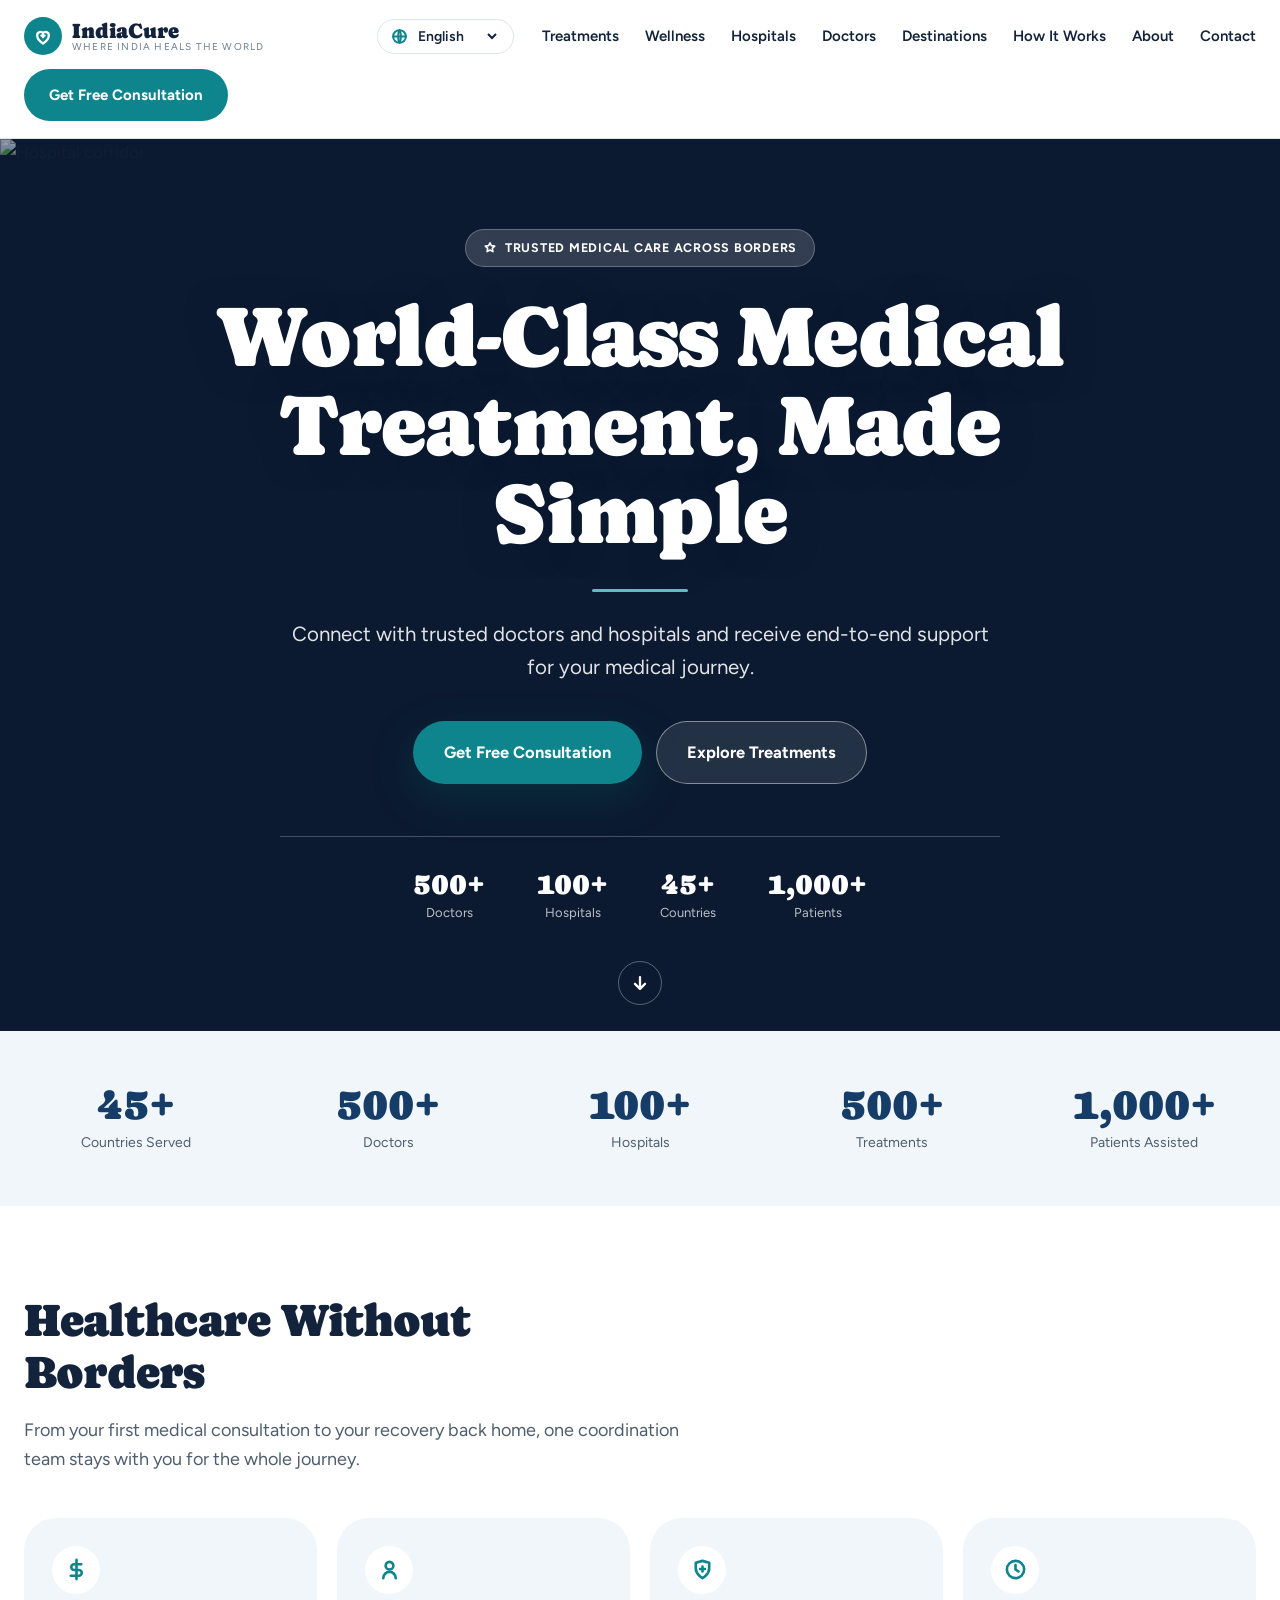
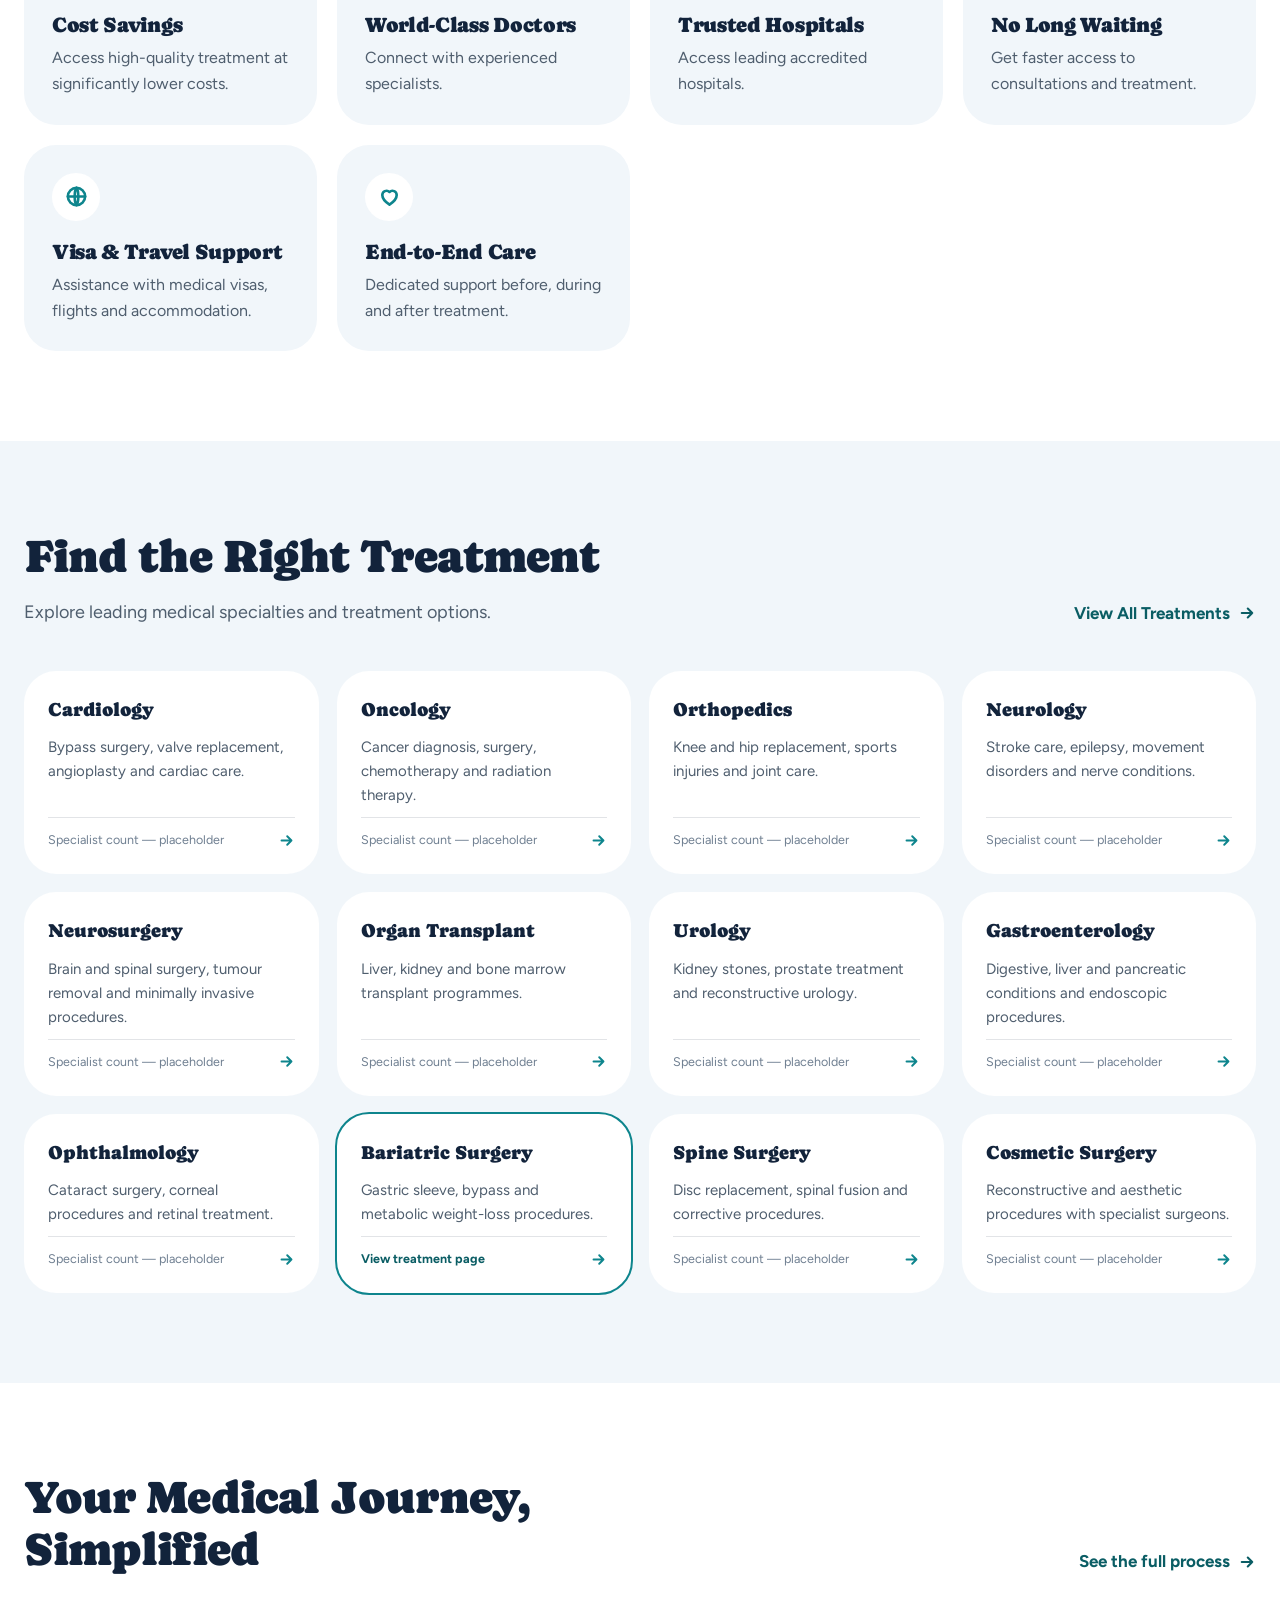
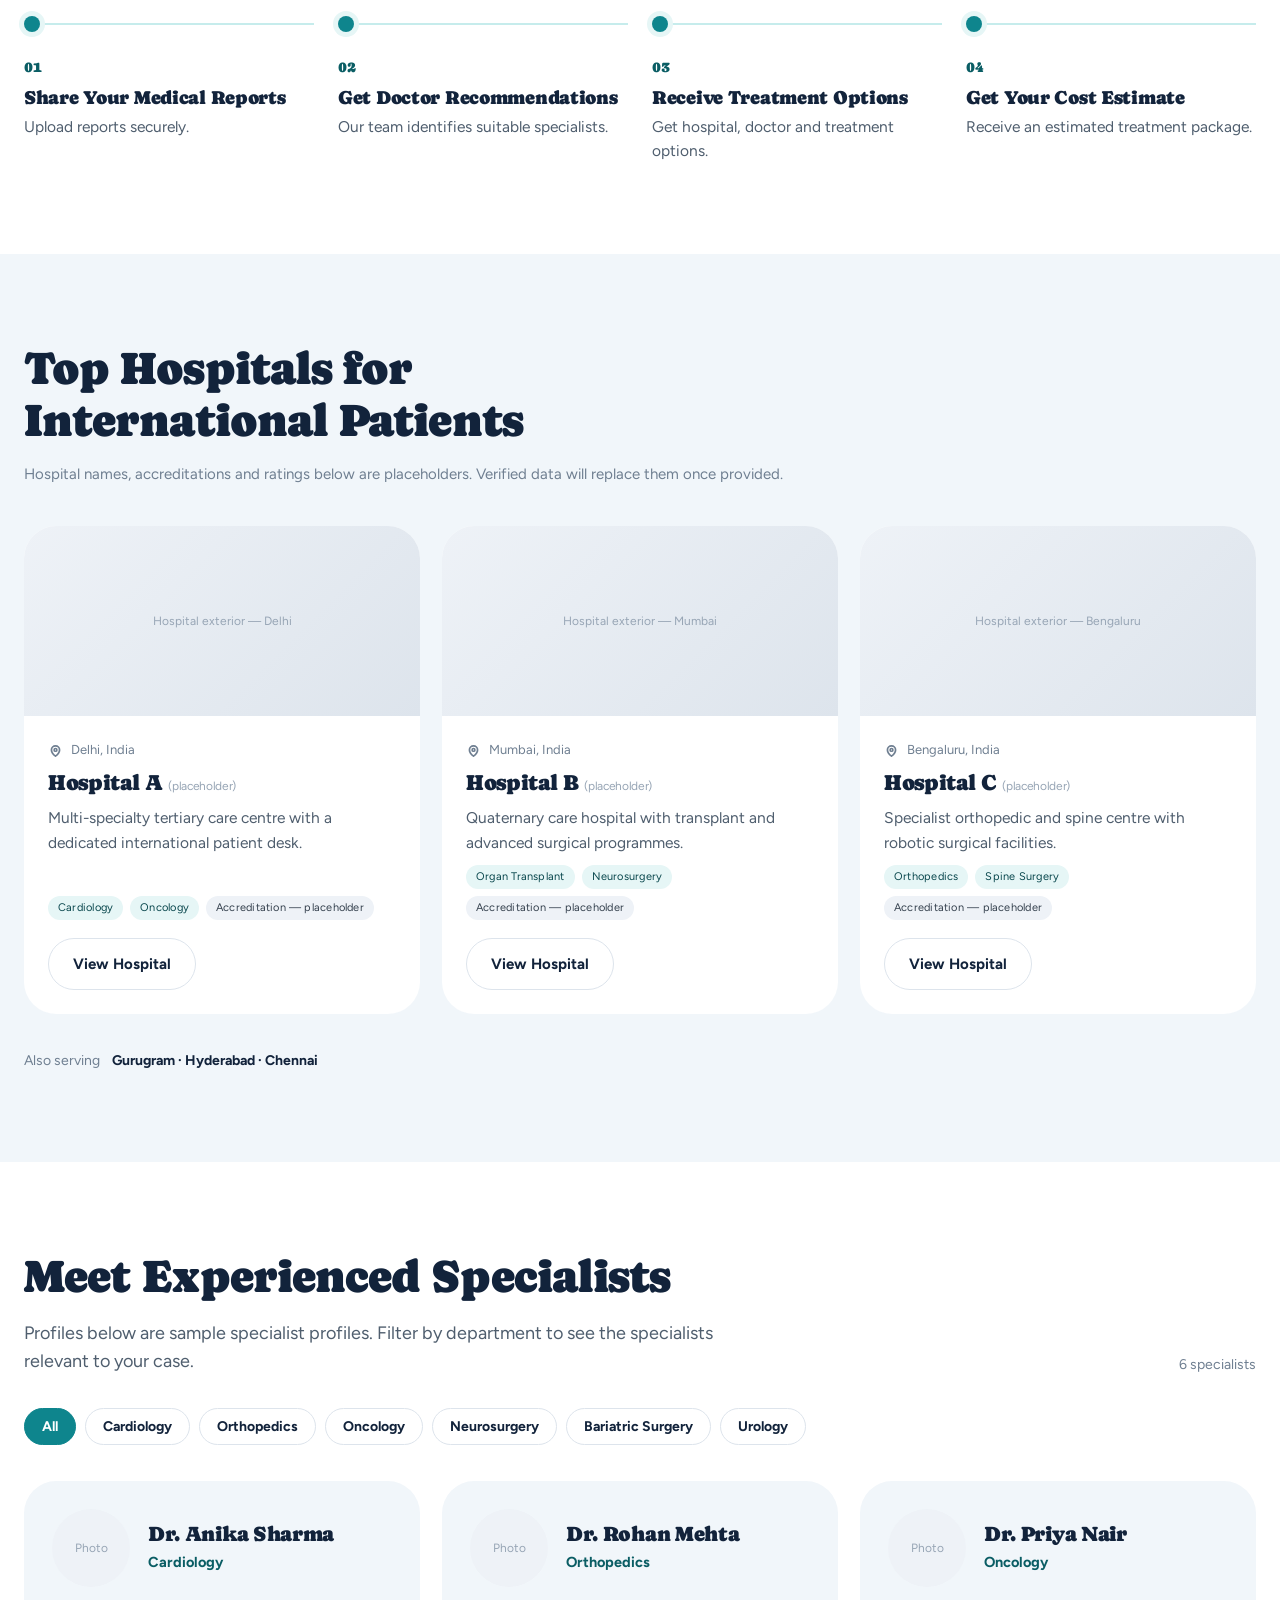
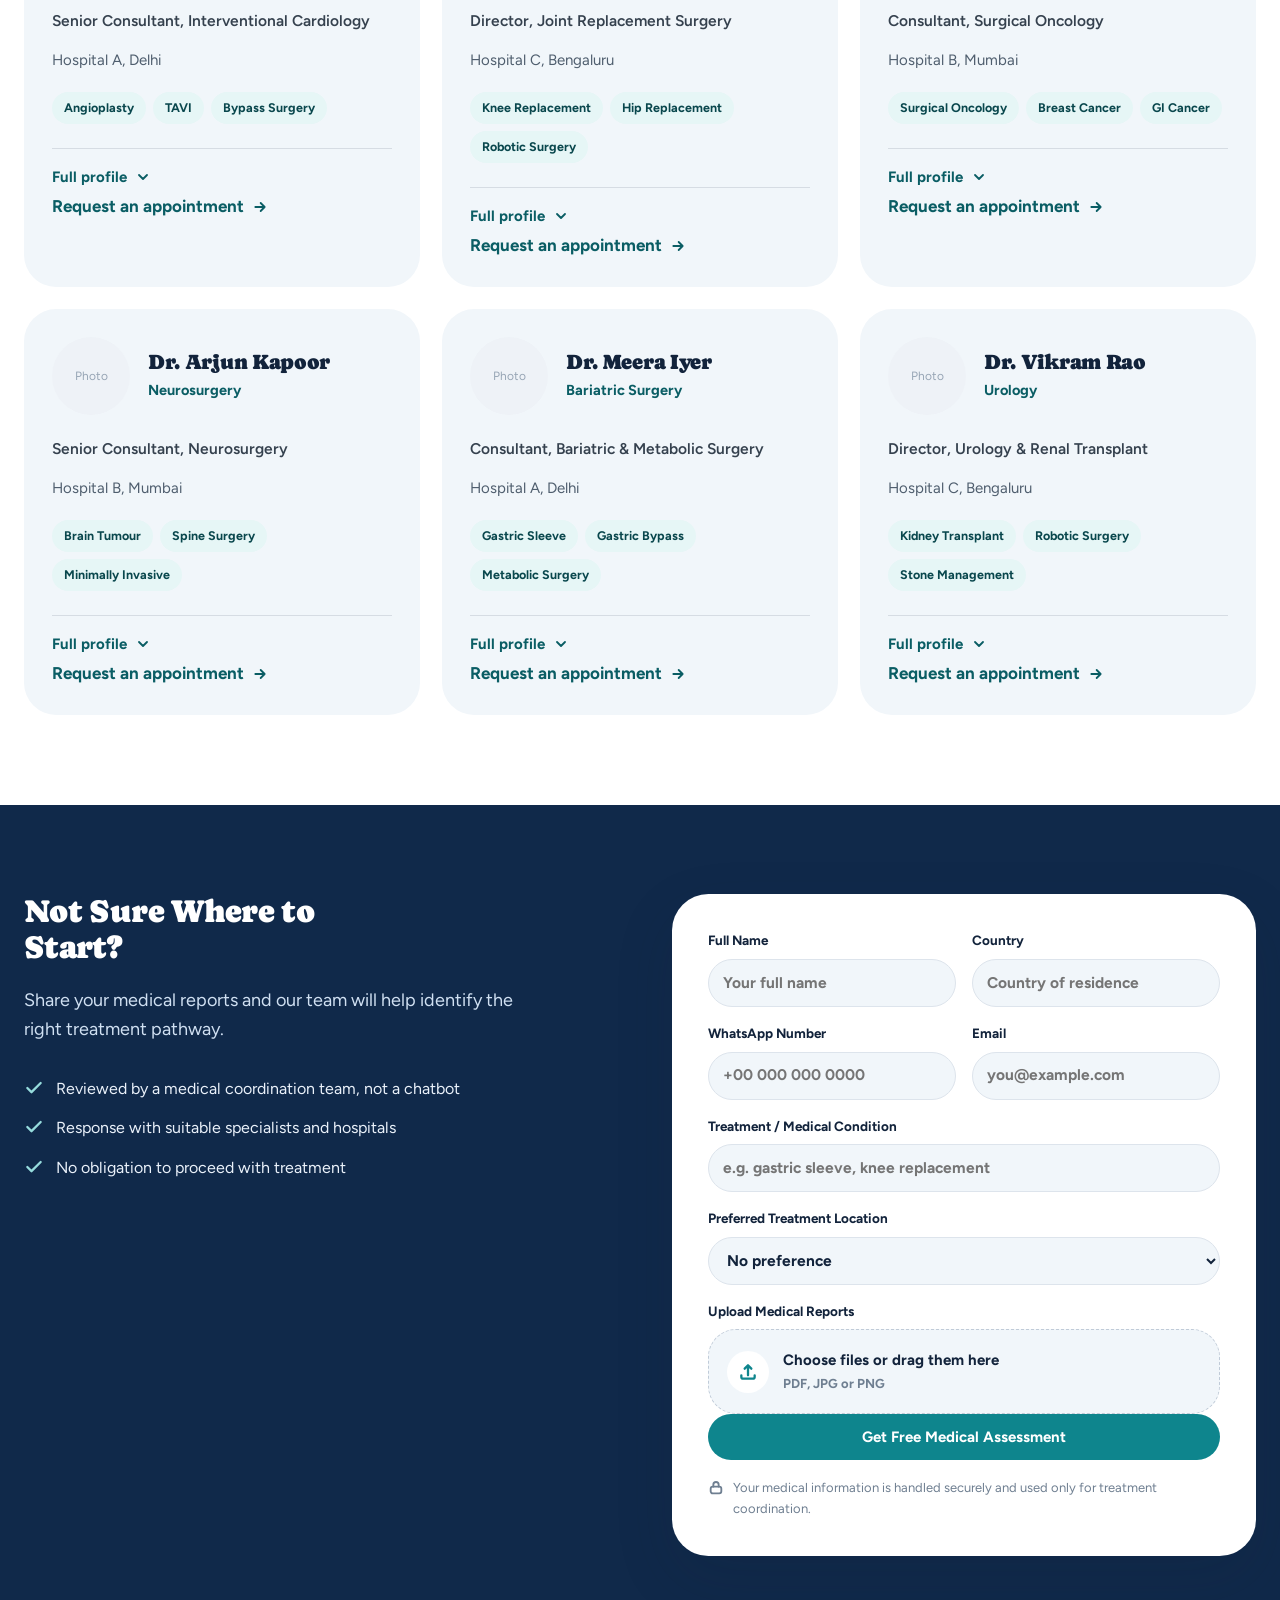
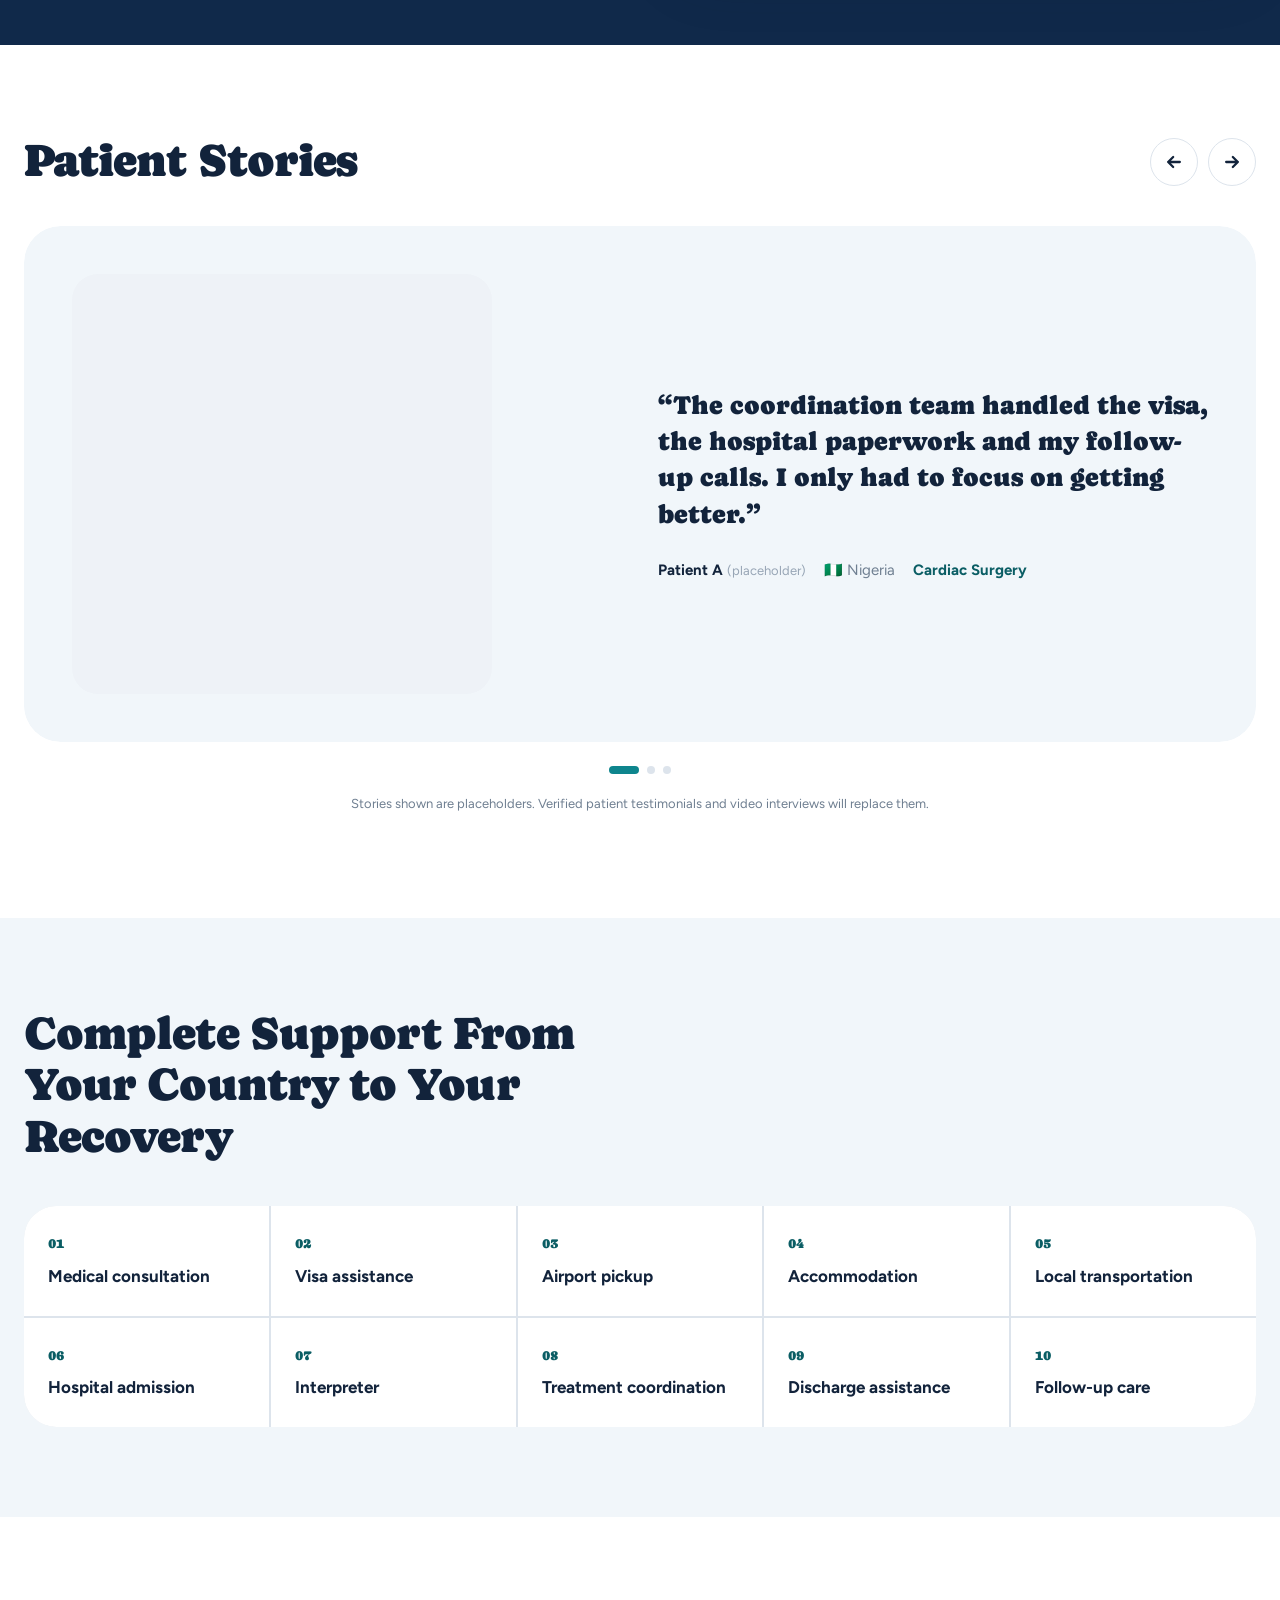
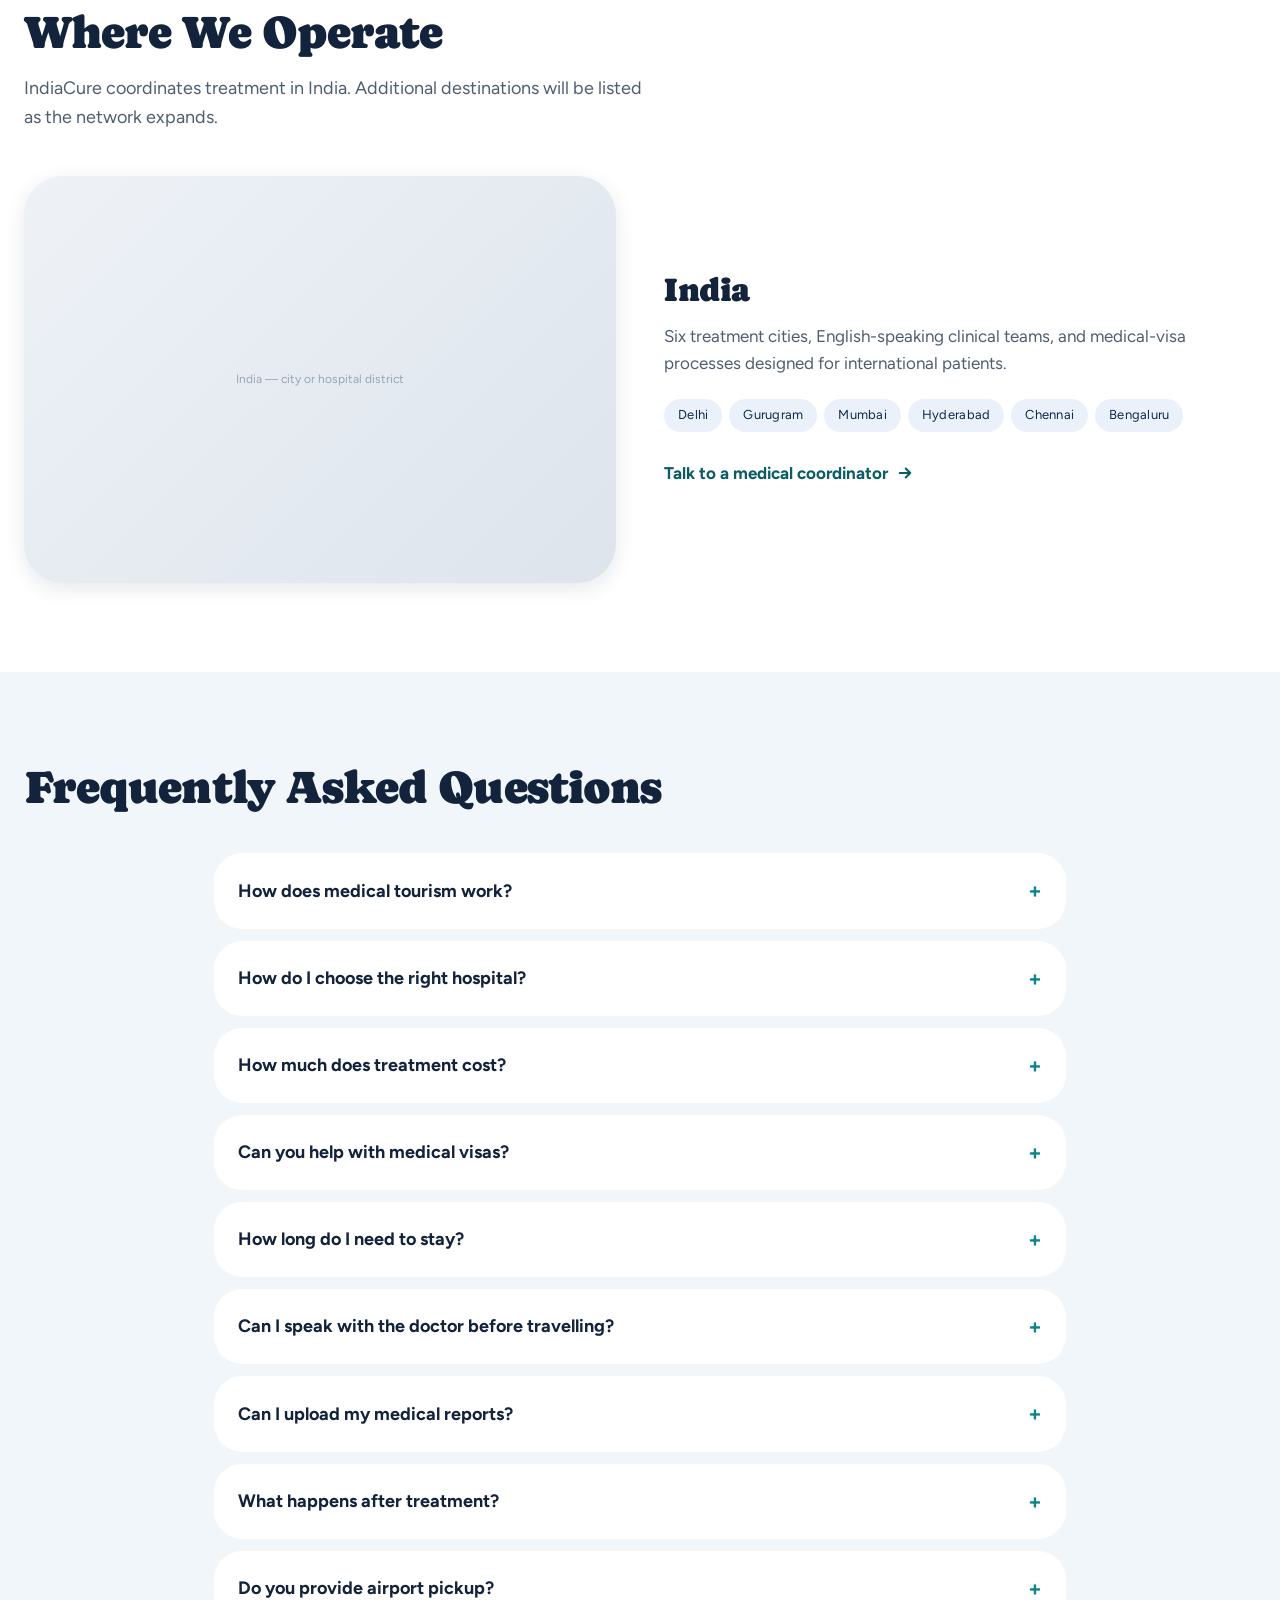
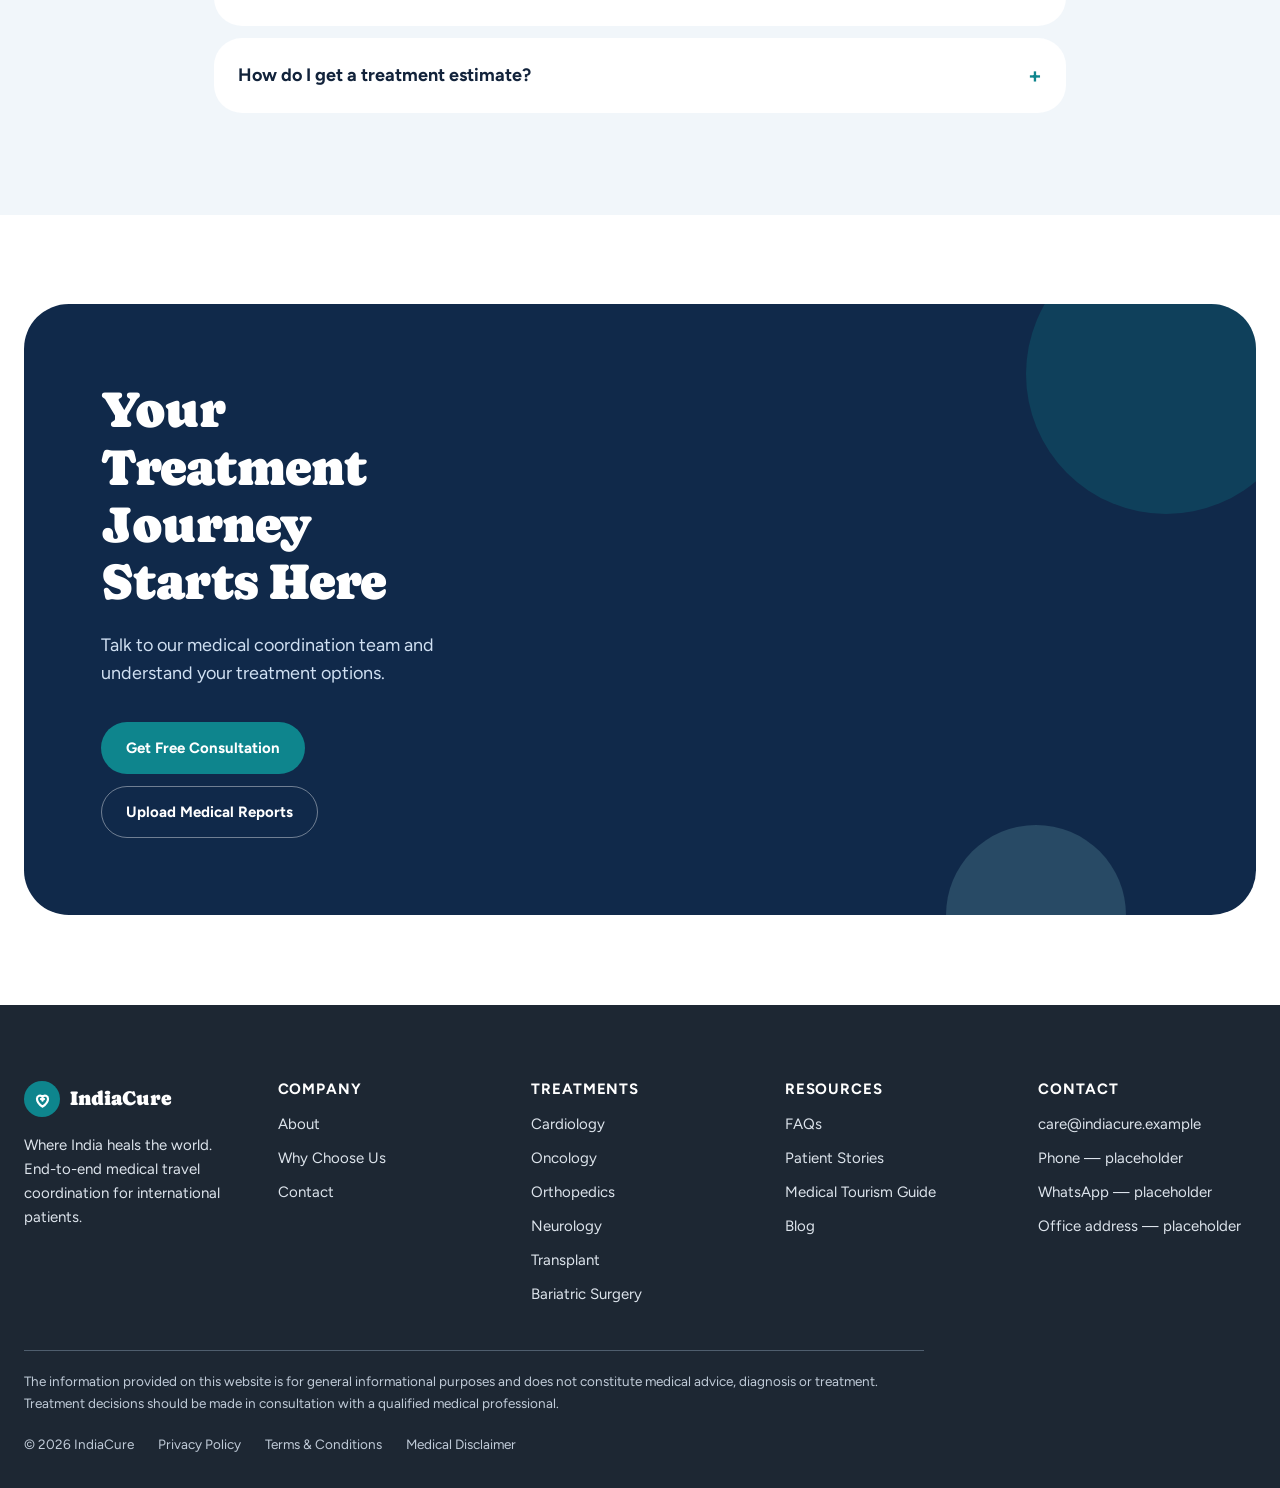
==== commit c3605418: "Add working multilingual support (EN/HI/FR/PT/AR) with RTL layout for the language switcher" ====
--- a/index.html
+++ b/index.html
@@ -24,7 +24,7 @@
       </span>
       <span class="brand-text">
         <span class="brand-name">IndiaCure</span>
-        <span class="brand-tag">Where India heals the world</span>
+        <span class="brand-tag" data-i18n="brand.tagline">Where India heals the world</span>
       </span>
     </a>
 
@@ -43,17 +43,17 @@
       <svg width="22" height="22" viewBox="0 0 24 24" fill="none" stroke="currentColor" stroke-width="2.75" stroke-linecap="round" stroke-linejoin="round"><path d="M4 7h16M4 12h16M4 17h16"></path></svg>
     </button>
 
-    <a href="#consult" class="btn btn-primary header-cta">Get Free Consultation</a>
+    <a href="#consult" class="btn btn-primary header-cta" data-i18n="header.cta">Get Free Consultation</a>
 
     <nav class="main-nav">
-      <a href="treatments.html">Treatments</a>
-      <a href="wellness.html">Wellness</a>
-      <a href="#hospitals">Hospitals</a>
-      <a href="#doctors">Doctors</a>
-      <a href="#destination">Destinations</a>
-      <a href="how-it-works.html">How It Works</a>
-      <a href="#support">About</a>
-      <a href="#consult">Contact</a>
+      <a href="treatments.html" data-i18n="nav.treatments">Treatments</a>
+      <a href="wellness.html" data-i18n="nav.wellness">Wellness</a>
+      <a href="#hospitals" data-i18n="nav.hospitals">Hospitals</a>
+      <a href="#doctors" data-i18n="nav.doctors">Doctors</a>
+      <a href="#destination" data-i18n="nav.destinations">Destinations</a>
+      <a href="how-it-works.html" data-i18n="nav.how_it_works">How It Works</a>
+      <a href="#support" data-i18n="nav.about">About</a>
+      <a href="#consult" data-i18n="nav.contact">Contact</a>
     </nav>
   </div>
 </header>
@@ -66,20 +66,20 @@
   <div class="hero-content">
     <span class="hero-badge">
       <svg width="14" height="14" viewBox="0 0 24 24" fill="none" stroke="currentColor" stroke-width="2.75" stroke-linecap="round" stroke-linejoin="round"><path d="M12 3l2.4 5 5.6.8-4 3.9 1 5.5-5-2.7-5 2.7 1-5.5-4-3.9 5.6-.8z"></path></svg>
-      Trusted Medical Care Across Borders
+      <span data-i18n="hero.badge">Trusted Medical Care Across Borders</span>
     </span>
-    <h1 class="hero-title">World-Class Medical Treatment, Made Simple</h1>
+    <h1 class="hero-title" data-i18n="hero.title">World-Class Medical Treatment, Made Simple</h1>
     <span class="hero-rule"></span>
-    <p class="hero-sub">Connect with trusted doctors and hospitals and receive end-to-end support for your medical journey.</p>
+    <p class="hero-sub" data-i18n="hero.sub">Connect with trusted doctors and hospitals and receive end-to-end support for your medical journey.</p>
     <div class="hero-actions">
-      <a href="#consult" class="btn btn-primary">Get Free Consultation</a>
-      <a href="treatments.html" class="btn btn-secondary">Explore Treatments</a>
+      <a href="#consult" class="btn btn-primary" data-i18n="hero.cta_primary">Get Free Consultation</a>
+      <a href="treatments.html" class="btn btn-secondary" data-i18n="hero.cta_secondary">Explore Treatments</a>
     </div>
     <div class="hero-stats">
-      <div><div class="num">500+</div><div class="label">Doctors</div></div>
-      <div><div class="num">100+</div><div class="label">Hospitals</div></div>
-      <div><div class="num">45+</div><div class="label">Countries</div></div>
-      <div><div class="num">1,000+</div><div class="label">Patients</div></div>
+      <div><div class="num">500+</div><div class="label" data-i18n="hero.stat.doctors">Doctors</div></div>
+      <div><div class="num">100+</div><div class="label" data-i18n="hero.stat.hospitals">Hospitals</div></div>
+      <div><div class="num">45+</div><div class="label" data-i18n="hero.stat.countries">Countries</div></div>
+      <div><div class="num">1,000+</div><div class="label" data-i18n="hero.stat.patients">Patients</div></div>
     </div>
   </div>
   <a href="#why" class="scroll-down" aria-label="Scroll to content">
@@ -89,48 +89,48 @@
 
 <section id="why" class="stat-strip">
   <div class="wrap">
-    <div><div class="num">45+</div><div class="label">Countries Served</div></div>
-    <div><div class="num">500+</div><div class="label">Doctors</div></div>
-    <div><div class="num">100+</div><div class="label">Hospitals</div></div>
-    <div><div class="num">500+</div><div class="label">Treatments</div></div>
-    <div><div class="num">1,000+</div><div class="label">Patients Assisted</div></div>
+    <div><div class="num">45+</div><div class="label" data-i18n="stat.countries_served">Countries Served</div></div>
+    <div><div class="num">500+</div><div class="label" data-i18n="stat.doctors">Doctors</div></div>
+    <div><div class="num">100+</div><div class="label" data-i18n="stat.hospitals">Hospitals</div></div>
+    <div><div class="num">500+</div><div class="label" data-i18n="stat.treatments">Treatments</div></div>
+    <div><div class="num">1,000+</div><div class="label" data-i18n="stat.patients_assisted">Patients Assisted</div></div>
   </div>
 </section>
 
 <section class="section">
-  <h2 style="font-size:clamp(30px,3.6vw,46px);max-width:18ch;margin:0">Healthcare Without Borders</h2>
-  <p style="font-size:18px;color:var(--color-neutral-700);max-width:58ch;margin:18px 0 0">From your first medical consultation to your recovery back home, one coordination team stays with you for the whole journey.</p>
+  <h2 style="font-size:clamp(30px,3.6vw,46px);max-width:18ch;margin:0" data-i18n="why.title">Healthcare Without Borders</h2>
+  <p style="font-size:18px;color:var(--color-neutral-700);max-width:58ch;margin:18px 0 0" data-i18n="why.sub">From your first medical consultation to your recovery back home, one coordination team stays with you for the whole journey.</p>
 
   <div class="feature-grid">
     <div class="feature-card">
       <span class="feature-icon"><svg width="23" height="23" viewBox="0 0 24 24" fill="none" stroke="currentColor" stroke-width="2.75" stroke-linecap="round" stroke-linejoin="round"><path d="M12 2v20"></path><path d="M17 6.5H9.5a3 3 0 0 0 0 6h5a3 3 0 0 1 0 6H6"></path></svg></span>
-      <h3>Cost Savings</h3>
-      <p>Access high-quality treatment at significantly lower costs.</p>
+      <h3 data-i18n="feature.cost.title">Cost Savings</h3>
+      <p data-i18n="feature.cost.desc">Access high-quality treatment at significantly lower costs.</p>
     </div>
     <div class="feature-card">
       <span class="feature-icon"><svg width="23" height="23" viewBox="0 0 24 24" fill="none" stroke="currentColor" stroke-width="2.75" stroke-linecap="round" stroke-linejoin="round"><circle cx="12" cy="8" r="4"></circle><path d="M5.5 21a6.5 6.5 0 0 1 13 0"></path></svg></span>
-      <h3>World-Class Doctors</h3>
-      <p>Connect with experienced specialists.</p>
+      <h3 data-i18n="feature.doctors.title">World-Class Doctors</h3>
+      <p data-i18n="feature.doctors.desc">Connect with experienced specialists.</p>
     </div>
     <div class="feature-card">
       <span class="feature-icon"><svg width="23" height="23" viewBox="0 0 24 24" fill="none" stroke="currentColor" stroke-width="2.75" stroke-linecap="round" stroke-linejoin="round"><path d="M12 21s-7-4-7-10V5l7-2 7 2v6c0 6-7 10-7 10z"></path><path d="M12 9v5M9.5 11.5h5"></path></svg></span>
-      <h3>Trusted Hospitals</h3>
-      <p>Access leading accredited hospitals.</p>
+      <h3 data-i18n="feature.hospitals.title">Trusted Hospitals</h3>
+      <p data-i18n="feature.hospitals.desc">Access leading accredited hospitals.</p>
     </div>
     <div class="feature-card">
       <span class="feature-icon"><svg width="23" height="23" viewBox="0 0 24 24" fill="none" stroke="currentColor" stroke-width="2.75" stroke-linecap="round" stroke-linejoin="round"><circle cx="12" cy="12" r="9"></circle><path d="M12 7.5V12l3 2"></path></svg></span>
-      <h3>No Long Waiting</h3>
-      <p>Get faster access to consultations and treatment.</p>
+      <h3 data-i18n="feature.wait.title">No Long Waiting</h3>
+      <p data-i18n="feature.wait.desc">Get faster access to consultations and treatment.</p>
     </div>
     <div class="feature-card">
       <span class="feature-icon"><svg width="23" height="23" viewBox="0 0 24 24" fill="none" stroke="currentColor" stroke-width="2.75" stroke-linecap="round" stroke-linejoin="round"><circle cx="12" cy="12" r="9"></circle><path d="M3 12h18M12 3c2.5 3 2.5 15 0 18M12 3c-2.5 3-2.5 15 0 18"></path></svg></span>
-      <h3>Visa &amp; Travel Support</h3>
-      <p>Assistance with medical visas, flights and accommodation.</p>
+      <h3 data-i18n="feature.visa.title">Visa &amp; Travel Support</h3>
+      <p data-i18n="feature.visa.desc">Assistance with medical visas, flights and accommodation.</p>
     </div>
     <div class="feature-card">
       <span class="feature-icon"><svg width="23" height="23" viewBox="0 0 24 24" fill="none" stroke="currentColor" stroke-width="2.75" stroke-linecap="round" stroke-linejoin="round"><path d="M12 20.5s-7.5-4.8-7.5-10a4.5 4.5 0 0 1 7.5-3.3A4.5 4.5 0 0 1 19.5 10.5c0 5.2-7.5 10-7.5 10z"></path></svg></span>
-      <h3>End-to-End Care</h3>
-      <p>Dedicated support before, during and after treatment.</p>
+      <h3 data-i18n="feature.end.title">End-to-End Care</h3>
+      <p data-i18n="feature.end.desc">Dedicated support before, during and after treatment.</p>
     </div>
   </div>
 </section>
@@ -139,74 +139,74 @@
   <div class="section">
     <div class="section-head">
       <div>
-        <h2 style="font-size:clamp(30px,3.6vw,46px);margin:0">Find the Right Treatment</h2>
-        <p>Explore leading medical specialties and treatment options.</p>
-      </div>
-      <a href="treatments.html" class="section-link">View All Treatments
+        <h2 style="font-size:clamp(30px,3.6vw,46px);margin:0" data-i18n="treatments.title">Find the Right Treatment</h2>
+        <p data-i18n="treatments.sub">Explore leading medical specialties and treatment options.</p>
+      </div>
+      <a href="treatments.html" class="section-link"><span data-i18n="treatments.view_all">View All Treatments</span>
         <svg width="18" height="18" viewBox="0 0 24 24" fill="none" stroke="currentColor" stroke-width="2.75" stroke-linecap="round" stroke-linejoin="round"><path d="M5 12h14M13 6l6 6-6 6"></path></svg>
       </a>
     </div>
 
     <div class="treatment-grid">
       <a class="treatment-card" href="treatments.html#cardiology">
-        <span class="name">Cardiology</span>
-        <span class="desc">Bypass surgery, valve replacement, angioplasty and cardiac care.</span>
-        <span class="meta">Specialist count — placeholder <svg width="17" height="17" viewBox="0 0 24 24" fill="none" stroke="var(--color-accent)" stroke-width="2.75" stroke-linecap="round" stroke-linejoin="round"><path d="M5 12h14M13 6l6 6-6 6"></path></svg></span>
+        <span class="name" data-i18n="t.cardiology.name">Cardiology</span>
+        <span class="desc" data-i18n="t.cardiology.desc">Bypass surgery, valve replacement, angioplasty and cardiac care.</span>
+        <span class="meta"><span data-i18n="t.meta.placeholder">Specialist count — placeholder</span> <svg width="17" height="17" viewBox="0 0 24 24" fill="none" stroke="var(--color-accent)" stroke-width="2.75" stroke-linecap="round" stroke-linejoin="round"><path d="M5 12h14M13 6l6 6-6 6"></path></svg></span>
       </a>
       <a class="treatment-card" href="treatments.html#oncology">
-        <span class="name">Oncology</span>
-        <span class="desc">Cancer diagnosis, surgery, chemotherapy and radiation therapy.</span>
-        <span class="meta">Specialist count — placeholder <svg width="17" height="17" viewBox="0 0 24 24" fill="none" stroke="var(--color-accent)" stroke-width="2.75" stroke-linecap="round" stroke-linejoin="round"><path d="M5 12h14M13 6l6 6-6 6"></path></svg></span>
+        <span class="name" data-i18n="t.oncology.name">Oncology</span>
+        <span class="desc" data-i18n="t.oncology.desc">Cancer diagnosis, surgery, chemotherapy and radiation therapy.</span>
+        <span class="meta"><span data-i18n="t.meta.placeholder">Specialist count — placeholder</span> <svg width="17" height="17" viewBox="0 0 24 24" fill="none" stroke="var(--color-accent)" stroke-width="2.75" stroke-linecap="round" stroke-linejoin="round"><path d="M5 12h14M13 6l6 6-6 6"></path></svg></span>
       </a>
       <a class="treatment-card" href="treatments.html#orthopedics">
-        <span class="name">Orthopedics</span>
-        <span class="desc">Knee and hip replacement, sports injuries and joint care.</span>
-        <span class="meta">Specialist count — placeholder <svg width="17" height="17" viewBox="0 0 24 24" fill="none" stroke="var(--color-accent)" stroke-width="2.75" stroke-linecap="round" stroke-linejoin="round"><path d="M5 12h14M13 6l6 6-6 6"></path></svg></span>
+        <span class="name" data-i18n="t.orthopedics.name">Orthopedics</span>
+        <span class="desc" data-i18n="t.orthopedics.desc">Knee and hip replacement, sports injuries and joint care.</span>
+        <span class="meta"><span data-i18n="t.meta.placeholder">Specialist count — placeholder</span> <svg width="17" height="17" viewBox="0 0 24 24" fill="none" stroke="var(--color-accent)" stroke-width="2.75" stroke-linecap="round" stroke-linejoin="round"><path d="M5 12h14M13 6l6 6-6 6"></path></svg></span>
       </a>
       <a class="treatment-card" href="treatments.html#neurology">
-        <span class="name">Neurology</span>
-        <span class="desc">Stroke care, epilepsy, movement disorders and nerve conditions.</span>
-        <span class="meta">Specialist count — placeholder <svg width="17" height="17" viewBox="0 0 24 24" fill="none" stroke="var(--color-accent)" stroke-width="2.75" stroke-linecap="round" stroke-linejoin="round"><path d="M5 12h14M13 6l6 6-6 6"></path></svg></span>
+        <span class="name" data-i18n="t.neurology.name">Neurology</span>
+        <span class="desc" data-i18n="t.neurology.desc">Stroke care, epilepsy, movement disorders and nerve conditions.</span>
+        <span class="meta"><span data-i18n="t.meta.placeholder">Specialist count — placeholder</span> <svg width="17" height="17" viewBox="0 0 24 24" fill="none" stroke="var(--color-accent)" stroke-width="2.75" stroke-linecap="round" stroke-linejoin="round"><path d="M5 12h14M13 6l6 6-6 6"></path></svg></span>
       </a>
       <a class="treatment-card" href="treatments.html#neurosurgery">
-        <span class="name">Neurosurgery</span>
-        <span class="desc">Brain and spinal surgery, tumour removal and minimally invasive procedures.</span>
-        <span class="meta">Specialist count — placeholder <svg width="17" height="17" viewBox="0 0 24 24" fill="none" stroke="var(--color-accent)" stroke-width="2.75" stroke-linecap="round" stroke-linejoin="round"><path d="M5 12h14M13 6l6 6-6 6"></path></svg></span>
+        <span class="name" data-i18n="t.neurosurgery.name">Neurosurgery</span>
+        <span class="desc" data-i18n="t.neurosurgery.desc">Brain and spinal surgery, tumour removal and minimally invasive procedures.</span>
+        <span class="meta"><span data-i18n="t.meta.placeholder">Specialist count — placeholder</span> <svg width="17" height="17" viewBox="0 0 24 24" fill="none" stroke="var(--color-accent)" stroke-width="2.75" stroke-linecap="round" stroke-linejoin="round"><path d="M5 12h14M13 6l6 6-6 6"></path></svg></span>
       </a>
       <a class="treatment-card" href="treatments.html#organ-transplant">
-        <span class="name">Organ Transplant</span>
-        <span class="desc">Liver, kidney and bone marrow transplant programmes.</span>
-        <span class="meta">Specialist count — placeholder <svg width="17" height="17" viewBox="0 0 24 24" fill="none" stroke="var(--color-accent)" stroke-width="2.75" stroke-linecap="round" stroke-linejoin="round"><path d="M5 12h14M13 6l6 6-6 6"></path></svg></span>
+        <span class="name" data-i18n="t.transplant.name">Organ Transplant</span>
+        <span class="desc" data-i18n="t.transplant.desc">Liver, kidney and bone marrow transplant programmes.</span>
+        <span class="meta"><span data-i18n="t.meta.placeholder">Specialist count — placeholder</span> <svg width="17" height="17" viewBox="0 0 24 24" fill="none" stroke="var(--color-accent)" stroke-width="2.75" stroke-linecap="round" stroke-linejoin="round"><path d="M5 12h14M13 6l6 6-6 6"></path></svg></span>
       </a>
       <a class="treatment-card" href="treatments.html#urology">
-        <span class="name">Urology</span>
-        <span class="desc">Kidney stones, prostate treatment and reconstructive urology.</span>
-        <span class="meta">Specialist count — placeholder <svg width="17" height="17" viewBox="0 0 24 24" fill="none" stroke="var(--color-accent)" stroke-width="2.75" stroke-linecap="round" stroke-linejoin="round"><path d="M5 12h14M13 6l6 6-6 6"></path></svg></span>
+        <span class="name" data-i18n="t.urology.name">Urology</span>
+        <span class="desc" data-i18n="t.urology.desc">Kidney stones, prostate treatment and reconstructive urology.</span>
+        <span class="meta"><span data-i18n="t.meta.placeholder">Specialist count — placeholder</span> <svg width="17" height="17" viewBox="0 0 24 24" fill="none" stroke="var(--color-accent)" stroke-width="2.75" stroke-linecap="round" stroke-linejoin="round"><path d="M5 12h14M13 6l6 6-6 6"></path></svg></span>
       </a>
       <a class="treatment-card" href="treatments.html#gastroenterology">
-        <span class="name">Gastroenterology</span>
-        <span class="desc">Digestive, liver and pancreatic conditions and endoscopic procedures.</span>
-        <span class="meta">Specialist count — placeholder <svg width="17" height="17" viewBox="0 0 24 24" fill="none" stroke="var(--color-accent)" stroke-width="2.75" stroke-linecap="round" stroke-linejoin="round"><path d="M5 12h14M13 6l6 6-6 6"></path></svg></span>
+        <span class="name" data-i18n="t.gastro.name">Gastroenterology</span>
+        <span class="desc" data-i18n="t.gastro.desc">Digestive, liver and pancreatic conditions and endoscopic procedures.</span>
+        <span class="meta"><span data-i18n="t.meta.placeholder">Specialist count — placeholder</span> <svg width="17" height="17" viewBox="0 0 24 24" fill="none" stroke="var(--color-accent)" stroke-width="2.75" stroke-linecap="round" stroke-linejoin="round"><path d="M5 12h14M13 6l6 6-6 6"></path></svg></span>
       </a>
       <a class="treatment-card" href="treatments.html#ophthalmology">
-        <span class="name">Ophthalmology</span>
-        <span class="desc">Cataract surgery, corneal procedures and retinal treatment.</span>
-        <span class="meta">Specialist count — placeholder <svg width="17" height="17" viewBox="0 0 24 24" fill="none" stroke="var(--color-accent)" stroke-width="2.75" stroke-linecap="round" stroke-linejoin="round"><path d="M5 12h14M13 6l6 6-6 6"></path></svg></span>
+        <span class="name" data-i18n="t.ophthalmology.name">Ophthalmology</span>
+        <span class="desc" data-i18n="t.ophthalmology.desc">Cataract surgery, corneal procedures and retinal treatment.</span>
+        <span class="meta"><span data-i18n="t.meta.placeholder">Specialist count — placeholder</span> <svg width="17" height="17" viewBox="0 0 24 24" fill="none" stroke="var(--color-accent)" stroke-width="2.75" stroke-linecap="round" stroke-linejoin="round"><path d="M5 12h14M13 6l6 6-6 6"></path></svg></span>
       </a>
       <a class="treatment-card featured" href="bariatric-surgery.html">
-        <span class="name">Bariatric Surgery</span>
-        <span class="desc">Gastric sleeve, bypass and metabolic weight-loss procedures.</span>
-        <span class="meta">View treatment page <svg width="17" height="17" viewBox="0 0 24 24" fill="none" stroke="var(--color-accent)" stroke-width="2.75" stroke-linecap="round" stroke-linejoin="round"><path d="M5 12h14M13 6l6 6-6 6"></path></svg></span>
+        <span class="name" data-i18n="t.bariatric.name">Bariatric Surgery</span>
+        <span class="desc" data-i18n="t.bariatric.desc">Gastric sleeve, bypass and metabolic weight-loss procedures.</span>
+        <span class="meta"><span data-i18n="t.meta.featured">View treatment page</span> <svg width="17" height="17" viewBox="0 0 24 24" fill="none" stroke="var(--color-accent)" stroke-width="2.75" stroke-linecap="round" stroke-linejoin="round"><path d="M5 12h14M13 6l6 6-6 6"></path></svg></span>
       </a>
       <a class="treatment-card" href="treatments.html#spine-surgery">
-        <span class="name">Spine Surgery</span>
-        <span class="desc">Disc replacement, spinal fusion and corrective procedures.</span>
-        <span class="meta">Specialist count — placeholder <svg width="17" height="17" viewBox="0 0 24 24" fill="none" stroke="var(--color-accent)" stroke-width="2.75" stroke-linecap="round" stroke-linejoin="round"><path d="M5 12h14M13 6l6 6-6 6"></path></svg></span>
+        <span class="name" data-i18n="t.spine.name">Spine Surgery</span>
+        <span class="desc" data-i18n="t.spine.desc">Disc replacement, spinal fusion and corrective procedures.</span>
+        <span class="meta"><span data-i18n="t.meta.placeholder">Specialist count — placeholder</span> <svg width="17" height="17" viewBox="0 0 24 24" fill="none" stroke="var(--color-accent)" stroke-width="2.75" stroke-linecap="round" stroke-linejoin="round"><path d="M5 12h14M13 6l6 6-6 6"></path></svg></span>
       </a>
       <a class="treatment-card" href="treatments.html#cosmetic-surgery">
-        <span class="name">Cosmetic Surgery</span>
-        <span class="desc">Reconstructive and aesthetic procedures with specialist surgeons.</span>
-        <span class="meta">Specialist count — placeholder <svg width="17" height="17" viewBox="0 0 24 24" fill="none" stroke="var(--color-accent)" stroke-width="2.75" stroke-linecap="round" stroke-linejoin="round"><path d="M5 12h14M13 6l6 6-6 6"></path></svg></span>
+        <span class="name" data-i18n="t.cosmetic.name">Cosmetic Surgery</span>
+        <span class="desc" data-i18n="t.cosmetic.desc">Reconstructive and aesthetic procedures with specialist surgeons.</span>
+        <span class="meta"><span data-i18n="t.meta.placeholder">Specialist count — placeholder</span> <svg width="17" height="17" viewBox="0 0 24 24" fill="none" stroke="var(--color-accent)" stroke-width="2.75" stroke-linecap="round" stroke-linejoin="round"><path d="M5 12h14M13 6l6 6-6 6"></path></svg></span>
       </a>
     </div>
   </div>
@@ -214,71 +214,71 @@
 
 <section class="section">
   <div class="section-head">
-    <h2 style="font-size:clamp(30px,3.6vw,46px);margin:0;max-width:20ch">Your Medical Journey, Simplified</h2>
-    <a href="how-it-works.html" class="section-link">See the full process
+    <h2 style="font-size:clamp(30px,3.6vw,46px);margin:0;max-width:20ch" data-i18n="steps.title">Your Medical Journey, Simplified</h2>
+    <a href="how-it-works.html" class="section-link"><span data-i18n="steps.see_full">See the full process</span>
       <svg width="18" height="18" viewBox="0 0 24 24" fill="none" stroke="currentColor" stroke-width="2.75" stroke-linecap="round" stroke-linejoin="round"><path d="M5 12h14M13 6l6 6-6 6"></path></svg>
     </a>
   </div>
   <div class="step-grid">
-    <div class="step"><div class="idx">01</div><h3>Share Your Medical Reports</h3><p>Upload reports securely.</p></div>
-    <div class="step"><div class="idx">02</div><h3>Get Doctor Recommendations</h3><p>Our team identifies suitable specialists.</p></div>
-    <div class="step"><div class="idx">03</div><h3>Receive Treatment Options</h3><p>Get hospital, doctor and treatment options.</p></div>
-    <div class="step"><div class="idx">04</div><h3>Get Your Cost Estimate</h3><p>Receive an estimated treatment package.</p></div>
+    <div class="step"><div class="idx">01</div><h3 data-i18n="step1.title">Share Your Medical Reports</h3><p data-i18n="step1.desc">Upload reports securely.</p></div>
+    <div class="step"><div class="idx">02</div><h3 data-i18n="step2.title">Get Doctor Recommendations</h3><p data-i18n="step2.desc">Our team identifies suitable specialists.</p></div>
+    <div class="step"><div class="idx">03</div><h3 data-i18n="step3.title">Receive Treatment Options</h3><p data-i18n="step3.desc">Get hospital, doctor and treatment options.</p></div>
+    <div class="step"><div class="idx">04</div><h3 data-i18n="step4.title">Get Your Cost Estimate</h3><p data-i18n="step4.desc">Receive an estimated treatment package.</p></div>
   </div>
 </section>
 
 <section id="hospitals" class="section-alt">
   <div class="section">
-    <h2 style="font-size:clamp(30px,3.6vw,46px);margin:0;max-width:22ch">Top Hospitals for International Patients</h2>
-    <p style="font-size:15px;color:var(--color-neutral-600);margin:16px 0 0">Hospital names, accreditations and ratings below are placeholders. Verified data will replace them once provided.</p>
+    <h2 style="font-size:clamp(30px,3.6vw,46px);margin:0;max-width:22ch" data-i18n="hospitals.title">Top Hospitals for International Patients</h2>
+    <p style="font-size:15px;color:var(--color-neutral-600);margin:16px 0 0" data-i18n="hospitals.sub">Hospital names, accreditations and ratings below are placeholders. Verified data will replace them once provided.</p>
 
     <div class="hospital-grid">
       <article class="hospital-card">
         <div class="hospital-media"><div class="img-placeholder">Hospital exterior — Delhi</div></div>
         <div class="hospital-body">
           <span class="hospital-loc"><svg width="15" height="15" viewBox="0 0 24 24" fill="none" stroke="currentColor" stroke-width="2.75" stroke-linecap="round" stroke-linejoin="round"><path d="M12 21s-6.5-5-6.5-10a6.5 6.5 0 0 1 13 0c0 5-6.5 10-6.5 10z"></path><circle cx="12" cy="11" r="2.2"></circle></svg> Delhi, India</span>
-          <h3>Hospital A <span class="placeholder-note">(placeholder)</span></h3>
-          <p>Multi-specialty tertiary care centre with a dedicated international patient desk.</p>
+          <h3><span data-i18n="hospital.a.name">Hospital A</span> <span class="placeholder-note" data-i18n="hospital.placeholder">(placeholder)</span></h3>
+          <p data-i18n="hospital.a.desc">Multi-specialty tertiary care centre with a dedicated international patient desk.</p>
           <div class="chip-row">
-            <span class="tag tag-accent">Cardiology</span>
-            <span class="tag tag-accent">Oncology</span>
-            <span class="tag tag-neutral">Accreditation — placeholder</span>
+            <span class="tag tag-accent" data-i18n="t.cardiology.name">Cardiology</span>
+            <span class="tag tag-accent" data-i18n="t.oncology.name">Oncology</span>
+            <span class="tag tag-neutral" data-i18n="hospital.accreditation">Accreditation — placeholder</span>
           </div>
-          <a href="#consult" class="btn btn-secondary" style="margin-top:8px;align-self:flex-start">View Hospital</a>
+          <a href="#consult" class="btn btn-secondary" style="margin-top:8px;align-self:flex-start" data-i18n="hospital.view">View Hospital</a>
         </div>
       </article>
       <article class="hospital-card">
         <div class="hospital-media"><div class="img-placeholder">Hospital exterior — Mumbai</div></div>
         <div class="hospital-body">
           <span class="hospital-loc"><svg width="15" height="15" viewBox="0 0 24 24" fill="none" stroke="currentColor" stroke-width="2.75" stroke-linecap="round" stroke-linejoin="round"><path d="M12 21s-6.5-5-6.5-10a6.5 6.5 0 0 1 13 0c0 5-6.5 10-6.5 10z"></path><circle cx="12" cy="11" r="2.2"></circle></svg> Mumbai, India</span>
-          <h3>Hospital B <span class="placeholder-note">(placeholder)</span></h3>
-          <p>Quaternary care hospital with transplant and advanced surgical programmes.</p>
+          <h3><span data-i18n="hospital.b.name">Hospital B</span> <span class="placeholder-note" data-i18n="hospital.placeholder">(placeholder)</span></h3>
+          <p data-i18n="hospital.b.desc">Quaternary care hospital with transplant and advanced surgical programmes.</p>
           <div class="chip-row">
-            <span class="tag tag-accent">Transplant</span>
-            <span class="tag tag-accent">Neurosurgery</span>
-            <span class="tag tag-neutral">Accreditation — placeholder</span>
+            <span class="tag tag-accent" data-i18n="t.transplant.name">Transplant</span>
+            <span class="tag tag-accent" data-i18n="t.neurosurgery.name">Neurosurgery</span>
+            <span class="tag tag-neutral" data-i18n="hospital.accreditation">Accreditation — placeholder</span>
           </div>
-          <a href="#consult" class="btn btn-secondary" style="margin-top:8px;align-self:flex-start">View Hospital</a>
+          <a href="#consult" class="btn btn-secondary" style="margin-top:8px;align-self:flex-start" data-i18n="hospital.view">View Hospital</a>
         </div>
       </article>
       <article class="hospital-card">
         <div class="hospital-media"><div class="img-placeholder">Hospital exterior — Bengaluru</div></div>
         <div class="hospital-body">
           <span class="hospital-loc"><svg width="15" height="15" viewBox="0 0 24 24" fill="none" stroke="currentColor" stroke-width="2.75" stroke-linecap="round" stroke-linejoin="round"><path d="M12 21s-6.5-5-6.5-10a6.5 6.5 0 0 1 13 0c0 5-6.5 10-6.5 10z"></path><circle cx="12" cy="11" r="2.2"></circle></svg> Bengaluru, India</span>
-          <h3>Hospital C <span class="placeholder-note">(placeholder)</span></h3>
-          <p>Specialist orthopedic and spine centre with robotic surgical facilities.</p>
+          <h3><span data-i18n="hospital.c.name">Hospital C</span> <span class="placeholder-note" data-i18n="hospital.placeholder">(placeholder)</span></h3>
+          <p data-i18n="hospital.c.desc">Specialist orthopedic and spine centre with robotic surgical facilities.</p>
           <div class="chip-row">
-            <span class="tag tag-accent">Orthopedics</span>
-            <span class="tag tag-accent">Spine</span>
-            <span class="tag tag-neutral">Accreditation — placeholder</span>
+            <span class="tag tag-accent" data-i18n="t.orthopedics.name">Orthopedics</span>
+            <span class="tag tag-accent" data-i18n="t.spine.name">Spine</span>
+            <span class="tag tag-neutral" data-i18n="hospital.accreditation">Accreditation — placeholder</span>
           </div>
-          <a href="#consult" class="btn btn-secondary" style="margin-top:8px;align-self:flex-start">View Hospital</a>
+          <a href="#consult" class="btn btn-secondary" style="margin-top:8px;align-self:flex-start" data-i18n="hospital.view">View Hospital</a>
         </div>
       </article>
     </div>
 
     <div style="display:flex;gap:12px;margin-top:36px;flex-wrap:wrap">
-      <span style="font-size:14px;color:var(--color-neutral-600)">Also serving</span>
+      <span style="font-size:14px;color:var(--color-neutral-600)" data-i18n="also_serving.label">Also serving</span>
       <span style="font-size:14px;font-weight:700">Gurugram · Hyderabad · Chennai</span>
     </div>
   </div>
@@ -287,8 +287,8 @@
 <section id="doctors" class="section">
   <div class="section-head">
     <div>
-      <h2 style="font-size:clamp(30px,3.6vw,46px);margin:0">Meet Experienced Specialists</h2>
-      <p>Profiles below are sample specialist profiles. Filter by department to see the specialists relevant to your case.</p>
+      <h2 style="font-size:clamp(30px,3.6vw,46px);margin:0" data-i18n="doctors.title">Meet Experienced Specialists</h2>
+      <p data-i18n="doctors.sub">Profiles below are sample specialist profiles. Filter by department to see the specialists relevant to your case.</p>
     </div>
     <span class="doc-count" style="font-size:14px;color:var(--color-neutral-600);white-space:nowrap"></span>
   </div>
@@ -299,34 +299,34 @@
 <section id="consult" class="consult-section">
   <div class="section consult-grid">
     <div class="consult-copy">
-      <h2>Not Sure Where to Start?</h2>
-      <p>Share your medical reports and our team will help identify the right treatment pathway.</p>
+      <h2 data-i18n="consult.title">Not Sure Where to Start?</h2>
+      <p data-i18n="consult.sub">Share your medical reports and our team will help identify the right treatment pathway.</p>
       <ul class="consult-list">
-        <li><svg width="20" height="20" viewBox="0 0 24 24" fill="none" stroke="var(--color-accent-300)" stroke-width="2.75" stroke-linecap="round" stroke-linejoin="round"><path d="M20 6L9 17l-5-5"></path></svg> Reviewed by a medical coordination team, not a chatbot</li>
-        <li><svg width="20" height="20" viewBox="0 0 24 24" fill="none" stroke="var(--color-accent-300)" stroke-width="2.75" stroke-linecap="round" stroke-linejoin="round"><path d="M20 6L9 17l-5-5"></path></svg> Response with suitable specialists and hospitals</li>
-        <li><svg width="20" height="20" viewBox="0 0 24 24" fill="none" stroke="var(--color-accent-300)" stroke-width="2.75" stroke-linecap="round" stroke-linejoin="round"><path d="M20 6L9 17l-5-5"></path></svg> No obligation to proceed with treatment</li>
+        <li><svg width="20" height="20" viewBox="0 0 24 24" fill="none" stroke="var(--color-accent-300)" stroke-width="2.75" stroke-linecap="round" stroke-linejoin="round"><path d="M20 6L9 17l-5-5"></path></svg> <span data-i18n="consult.li1">Reviewed by a medical coordination team, not a chatbot</span></li>
+        <li><svg width="20" height="20" viewBox="0 0 24 24" fill="none" stroke="var(--color-accent-300)" stroke-width="2.75" stroke-linecap="round" stroke-linejoin="round"><path d="M20 6L9 17l-5-5"></path></svg> <span data-i18n="consult.li2">Response with suitable specialists and hospitals</span></li>
+        <li><svg width="20" height="20" viewBox="0 0 24 24" fill="none" stroke="var(--color-accent-300)" stroke-width="2.75" stroke-linecap="round" stroke-linejoin="round"><path d="M20 6L9 17l-5-5"></path></svg> <span data-i18n="consult.li3">No obligation to proceed with treatment</span></li>
       </ul>
     </div>
 
     <form class="consult-form" novalidate>
       <div class="form-grid">
-        <label class="field">Full Name
-          <input class="input" type="text" name="name" required placeholder="Your full name">
+        <label class="field"><span data-i18n="form.name">Full Name</span>
+          <input class="input" type="text" name="name" required placeholder="Your full name" data-i18n-ph="form.name.ph">
         </label>
-        <label class="field">Country
-          <input class="input" type="text" name="country" required placeholder="Country of residence">
+        <label class="field"><span data-i18n="form.country">Country</span>
+          <input class="input" type="text" name="country" required placeholder="Country of residence" data-i18n-ph="form.country.ph">
         </label>
-        <label class="field">WhatsApp Number
-          <input class="input" type="tel" name="phone" required placeholder="+00 000 000 0000">
+        <label class="field"><span data-i18n="form.phone">WhatsApp Number</span>
+          <input class="input" type="tel" name="phone" required placeholder="+00 000 000 0000" data-i18n-ph="form.phone.ph">
         </label>
-        <label class="field">Email
-          <input class="input" type="email" name="email" required placeholder="you@example.com">
+        <label class="field"><span data-i18n="form.email">Email</span>
+          <input class="input" type="email" name="email" required placeholder="you@example.com" data-i18n-ph="form.email.ph">
         </label>
       </div>
-      <label class="field">Treatment / Medical Condition
-        <input class="input" type="text" name="condition" placeholder="e.g. gastric sleeve, knee replacement">
+      <label class="field"><span data-i18n="form.condition">Treatment / Medical Condition</span>
+        <input class="input" type="text" name="condition" placeholder="e.g. gastric sleeve, knee replacement" data-i18n-ph="form.condition.ph">
       </label>
-      <label class="field">Preferred Treatment Location
+      <label class="field"><span data-i18n="form.location">Preferred Treatment Location</span>
         <select class="input" name="location">
           <option>No preference</option>
           <option>Delhi</option>
@@ -339,24 +339,24 @@
       </label>
 
       <div class="field" style="margin-top:16px">
-        <div>Upload Medical Reports</div>
+        <div data-i18n="form.upload_label">Upload Medical Reports</div>
         <label class="upload-box">
           <span class="upload-icon">
             <svg width="20" height="20" viewBox="0 0 24 24" fill="none" stroke="currentColor" stroke-width="2.75" stroke-linecap="round" stroke-linejoin="round"><path d="M12 16V4M8 8l4-4 4 4"></path><path d="M4 16v2a2 2 0 0 0 2 2h12a2 2 0 0 0 2-2v-2"></path></svg>
           </span>
           <span class="upload-text">
-            <span class="upload-title">Choose files or drag them here</span>
-            <span class="upload-sub">PDF, JPG or PNG</span>
+            <span class="upload-title" data-i18n="form.upload_title">Choose files or drag them here</span>
+            <span class="upload-sub" data-i18n="form.upload_sub">PDF, JPG or PNG</span>
           </span>
           <input type="file" multiple name="reports">
         </label>
       </div>
 
-      <button type="submit" class="btn btn-primary btn-block">Get Free Medical Assessment</button>
-      <p class="form-status">Request received — we will be in touch shortly.</p>
+      <button type="submit" class="btn btn-primary btn-block" data-i18n="form.submit">Get Free Medical Assessment</button>
+      <p class="form-status" data-i18n="form.status">Request received — we will be in touch shortly.</p>
       <p class="form-note">
         <svg width="16" height="16" viewBox="0 0 24 24" fill="none" stroke="currentColor" stroke-width="2.75" stroke-linecap="round" stroke-linejoin="round"><rect x="4" y="10" width="16" height="10" rx="3"></rect><path d="M8 10V7a4 4 0 0 1 8 0v3"></path></svg>
-        Your medical information is handled securely and used only for treatment coordination.
+        <span data-i18n="form.note">Your medical information is handled securely and used only for treatment coordination.</span>
       </p>
     </form>
   </div>
@@ -364,7 +364,7 @@
 
 <section class="section">
   <div class="section-head">
-    <h2 style="font-size:clamp(30px,3.6vw,46px);margin:0">Patient Stories</h2>
+    <h2 style="font-size:clamp(30px,3.6vw,46px);margin:0" data-i18n="stories.title">Patient Stories</h2>
     <div class="story-controls">
       <button type="button" class="btn btn-secondary story-nav-btn story-prev" aria-label="Previous story">
         <svg width="20" height="20" viewBox="0 0 24 24" fill="none" stroke="currentColor" stroke-width="2.75" stroke-linecap="round" stroke-linejoin="round"><path d="M19 12H5M11 6l-6 6 6 6"></path></svg>
@@ -380,68 +380,68 @@
       <div class="story-slide">
         <div class="story-photo"></div>
         <div>
-          <div class="story-quote">"The coordination team handled the visa, the hospital paperwork and my follow-up calls. I only had to focus on getting better."</div>
+          <div class="story-quote" data-i18n="story1.quote">"The coordination team handled the visa, the hospital paperwork and my follow-up calls. I only had to focus on getting better."</div>
           <div class="story-meta">
-            <span style="font-weight:700">Patient A <span style="color:var(--color-neutral-500);font-weight:400;font-size:13px">(placeholder)</span></span>
-            <span style="color:var(--color-neutral-600)">🇳🇬 Nigeria</span>
-            <span style="color:var(--color-accent-700);font-weight:700">Cardiac Surgery</span>
+            <span style="font-weight:700"><span data-i18n="story1.patient">Patient A</span> <span style="color:var(--color-neutral-500);font-weight:400;font-size:13px" data-i18n="story.placeholder">(placeholder)</span></span>
+            <span style="color:var(--color-neutral-600)" data-i18n="story1.country">🇳🇬 Nigeria</span>
+            <span style="color:var(--color-accent-700);font-weight:700" data-i18n="story1.specialty">Cardiac Surgery</span>
           </div>
         </div>
       </div>
       <div class="story-slide">
         <div class="story-photo"></div>
         <div>
-          <div class="story-quote">"I spoke to the surgeon on a video call before booking anything. That conversation is what made me comfortable travelling."</div>
+          <div class="story-quote" data-i18n="story2.quote">"I spoke to the surgeon on a video call before booking anything. That conversation is what made me comfortable travelling."</div>
           <div class="story-meta">
-            <span style="font-weight:700">Patient B <span style="color:var(--color-neutral-500);font-weight:400;font-size:13px">(placeholder)</span></span>
-            <span style="color:var(--color-neutral-600)">🇮🇶 Iraq</span>
-            <span style="color:var(--color-accent-700);font-weight:700">Spine Surgery</span>
+            <span style="font-weight:700"><span data-i18n="story2.patient">Patient B</span> <span style="color:var(--color-neutral-500);font-weight:400;font-size:13px" data-i18n="story.placeholder">(placeholder)</span></span>
+            <span style="color:var(--color-neutral-600)" data-i18n="story2.country">🇮🇶 Iraq</span>
+            <span style="color:var(--color-accent-700);font-weight:700" data-i18n="story2.specialty">Spine Surgery</span>
           </div>
         </div>
       </div>
       <div class="story-slide">
         <div class="story-photo"></div>
         <div>
-          <div class="story-quote">"Airport pickup, an interpreter at every appointment, and a check-in call two months after I flew home."</div>
+          <div class="story-quote" data-i18n="story3.quote">"Airport pickup, an interpreter at every appointment, and a check-in call two months after I flew home."</div>
           <div class="story-meta">
-            <span style="font-weight:700">Patient C <span style="color:var(--color-neutral-500);font-weight:400;font-size:13px">(placeholder)</span></span>
-            <span style="color:var(--color-neutral-600)">🇰🇪 Kenya</span>
-            <span style="color:var(--color-accent-700);font-weight:700">Bariatric Surgery</span>
+            <span style="font-weight:700"><span data-i18n="story3.patient">Patient C</span> <span style="color:var(--color-neutral-500);font-weight:400;font-size:13px" data-i18n="story.placeholder">(placeholder)</span></span>
+            <span style="color:var(--color-neutral-600)" data-i18n="story3.country">🇰🇪 Kenya</span>
+            <span style="color:var(--color-accent-700);font-weight:700" data-i18n="story3.specialty">Bariatric Surgery</span>
           </div>
         </div>
       </div>
     </div>
   </div>
   <div class="story-dots"></div>
-  <p class="story-caption">Stories shown are placeholders. Verified patient testimonials and video interviews will replace them.</p>
+  <p class="story-caption" data-i18n="stories.caption">Stories shown are placeholders. Verified patient testimonials and video interviews will replace them.</p>
 </section>
 
 <section id="support" class="section-alt">
   <div class="section">
-    <h2 style="font-size:clamp(30px,3.6vw,46px);margin:0;max-width:24ch">Complete Support From Your Country to Your Recovery</h2>
+    <h2 style="font-size:clamp(30px,3.6vw,46px);margin:0;max-width:24ch" data-i18n="support.title">Complete Support From Your Country to Your Recovery</h2>
     <div class="timeline-grid">
-      <div class="timeline-cell"><div class="idx">01</div><div class="name">Medical consultation</div></div>
-      <div class="timeline-cell"><div class="idx">02</div><div class="name">Visa assistance</div></div>
-      <div class="timeline-cell"><div class="idx">03</div><div class="name">Airport pickup</div></div>
-      <div class="timeline-cell"><div class="idx">04</div><div class="name">Accommodation</div></div>
-      <div class="timeline-cell"><div class="idx">05</div><div class="name">Local transportation</div></div>
-      <div class="timeline-cell"><div class="idx">06</div><div class="name">Hospital admission</div></div>
-      <div class="timeline-cell"><div class="idx">07</div><div class="name">Interpreter</div></div>
-      <div class="timeline-cell"><div class="idx">08</div><div class="name">Treatment coordination</div></div>
-      <div class="timeline-cell"><div class="idx">09</div><div class="name">Discharge assistance</div></div>
-      <div class="timeline-cell"><div class="idx">10</div><div class="name">Follow-up care</div></div>
+      <div class="timeline-cell"><div class="idx">01</div><div class="name" data-i18n="support.1">Medical consultation</div></div>
+      <div class="timeline-cell"><div class="idx">02</div><div class="name" data-i18n="support.2">Visa assistance</div></div>
+      <div class="timeline-cell"><div class="idx">03</div><div class="name" data-i18n="support.3">Airport pickup</div></div>
+      <div class="timeline-cell"><div class="idx">04</div><div class="name" data-i18n="support.4">Accommodation</div></div>
+      <div class="timeline-cell"><div class="idx">05</div><div class="name" data-i18n="support.5">Local transportation</div></div>
+      <div class="timeline-cell"><div class="idx">06</div><div class="name" data-i18n="support.6">Hospital admission</div></div>
+      <div class="timeline-cell"><div class="idx">07</div><div class="name" data-i18n="support.7">Interpreter</div></div>
+      <div class="timeline-cell"><div class="idx">08</div><div class="name" data-i18n="support.8">Treatment coordination</div></div>
+      <div class="timeline-cell"><div class="idx">09</div><div class="name" data-i18n="support.9">Discharge assistance</div></div>
+      <div class="timeline-cell"><div class="idx">10</div><div class="name" data-i18n="support.10">Follow-up care</div></div>
     </div>
   </div>
 </section>
 
 <section id="destination" class="section">
-  <h2 style="font-size:clamp(30px,3.6vw,46px);margin:0">Where We Operate</h2>
-  <p style="font-size:18px;color:var(--color-neutral-700);margin:16px 0 0;max-width:52ch">IndiaCure coordinates treatment in India. Additional destinations will be listed as the network expands.</p>
+  <h2 style="font-size:clamp(30px,3.6vw,46px);margin:0" data-i18n="destination.title">Where We Operate</h2>
+  <p style="font-size:18px;color:var(--color-neutral-700);margin:16px 0 0;max-width:52ch" data-i18n="destination.sub">IndiaCure coordinates treatment in India. Additional destinations will be listed as the network expands.</p>
   <div class="destination-grid">
     <div class="destination-media"><div class="img-placeholder">India — city or hospital district</div></div>
     <div>
-      <h3 style="font-size:clamp(26px,2.6vw,34px);margin:0">India</h3>
-      <p style="font-size:17px;color:var(--color-neutral-700);margin:14px 0 0">Six treatment cities, English-speaking clinical teams, and medical-visa processes designed for international patients.</p>
+      <h3 style="font-size:clamp(26px,2.6vw,34px);margin:0" data-i18n="destination.india.title">India</h3>
+      <p style="font-size:17px;color:var(--color-neutral-700);margin:14px 0 0" data-i18n="destination.india.desc">Six treatment cities, English-speaking clinical teams, and medical-visa processes designed for international patients.</p>
       <div class="chip-row" style="margin-top:22px">
         <span class="tag tag-accent-2">Delhi</span>
         <span class="tag tag-accent-2">Gurugram</span>
@@ -450,7 +450,7 @@
         <span class="tag tag-accent-2">Chennai</span>
         <span class="tag tag-accent-2">Bengaluru</span>
       </div>
-      <a href="#consult" class="section-link" style="margin-top:28px">Talk to a medical coordinator
+      <a href="#consult" class="section-link" style="margin-top:28px"><span data-i18n="destination.cta">Talk to a medical coordinator</span>
         <svg width="18" height="18" viewBox="0 0 24 24" fill="none" stroke="currentColor" stroke-width="2.75" stroke-linecap="round" stroke-linejoin="round"><path d="M5 12h14M13 6l6 6-6 6"></path></svg>
       </a>
     </div>
@@ -459,48 +459,48 @@
 
 <section id="faq" class="section-alt">
   <div class="section" style="padding-bottom:0">
-    <h2 style="font-size:clamp(30px,3.6vw,46px);margin:0 0 40px">Frequently Asked Questions</h2>
+    <h2 style="font-size:clamp(30px,3.6vw,46px);margin:0 0 40px" data-i18n="faq.title">Frequently Asked Questions</h2>
   </div>
   <div class="faq-wrap" style="padding-bottom:clamp(56px,7vw,100px)">
     <details class="faq-item">
-      <summary>How does medical tourism work? <span class="plus">+</span></summary>
-      <p>You share your medical reports, we identify suitable specialists and hospitals, you receive treatment and cost options, and we coordinate travel, admission and follow-up.</p>
-    </details>
-    <details class="faq-item">
-      <summary>How do I choose the right hospital? <span class="plus">+</span></summary>
-      <p>Your coordinator matches your condition to hospitals with the relevant specialty programme, then presents the options with their differences explained.</p>
-    </details>
-    <details class="faq-item">
-      <summary>How much does treatment cost? <span class="plus">+</span></summary>
-      <p>Cost depends on the procedure, hospital, room category and length of stay. We provide an estimated range first, then an itemised quote from the hospital.</p>
-    </details>
-    <details class="faq-item">
-      <summary>Can you help with medical visas? <span class="plus">+</span></summary>
-      <p>Yes. We provide the hospital invitation documents required for a medical visa and guide you through the application steps.</p>
-    </details>
-    <details class="faq-item">
-      <summary>How long do I need to stay? <span class="plus">+</span></summary>
-      <p>This varies by procedure. Your treatment plan will state the expected hospital stay and the recommended recovery period before flying home.</p>
-    </details>
-    <details class="faq-item">
-      <summary>Can I speak with the doctor before travelling? <span class="plus">+</span></summary>
-      <p>Yes. A video consultation with the treating specialist can be arranged before you commit to travel.</p>
-    </details>
-    <details class="faq-item">
-      <summary>Can I upload my medical reports? <span class="plus">+</span></summary>
-      <p>Yes, through the form on this page. Reports help the medical team give a more accurate assessment.</p>
-    </details>
-    <details class="faq-item">
-      <summary>What happens after treatment? <span class="plus">+</span></summary>
-      <p>You receive discharge documents, a follow-up schedule and a point of contact for questions after you return home.</p>
-    </details>
-    <details class="faq-item">
-      <summary>Do you provide airport pickup? <span class="plus">+</span></summary>
-      <p>Yes. Airport transfers, local transport and accommodation near the hospital are part of the coordination service.</p>
-    </details>
-    <details class="faq-item">
-      <summary>How do I get a treatment estimate? <span class="plus">+</span></summary>
-      <p>Submit the consultation form with your reports and preferred treatment. Estimates are ranges, not guaranteed prices.</p>
+      <summary><span data-i18n="faq.q1">How does medical tourism work?</span> <span class="plus">+</span></summary>
+      <p data-i18n="faq.a1">You share your medical reports, we identify suitable specialists and hospitals, you receive treatment and cost options, and we coordinate travel, admission and follow-up.</p>
+    </details>
+    <details class="faq-item">
+      <summary><span data-i18n="faq.q2">How do I choose the right hospital?</span> <span class="plus">+</span></summary>
+      <p data-i18n="faq.a2">Your coordinator matches your condition to hospitals with the relevant specialty programme, then presents the options with their differences explained.</p>
+    </details>
+    <details class="faq-item">
+      <summary><span data-i18n="faq.q3">How much does treatment cost?</span> <span class="plus">+</span></summary>
+      <p data-i18n="faq.a3">Cost depends on the procedure, hospital, room category and length of stay. We provide an estimated range first, then an itemised quote from the hospital.</p>
+    </details>
+    <details class="faq-item">
+      <summary><span data-i18n="faq.q4">Can you help with medical visas?</span> <span class="plus">+</span></summary>
+      <p data-i18n="faq.a4">Yes. We provide the hospital invitation documents required for a medical visa and guide you through the application steps.</p>
+    </details>
+    <details class="faq-item">
+      <summary><span data-i18n="faq.q5">How long do I need to stay?</span> <span class="plus">+</span></summary>
+      <p data-i18n="faq.a5">This varies by procedure. Your treatment plan will state the expected hospital stay and the recommended recovery period before flying home.</p>
+    </details>
+    <details class="faq-item">
+      <summary><span data-i18n="faq.q6">Can I speak with the doctor before travelling?</span> <span class="plus">+</span></summary>
+      <p data-i18n="faq.a6">Yes. A video consultation with the treating specialist can be arranged before you commit to travel.</p>
+    </details>
+    <details class="faq-item">
+      <summary><span data-i18n="faq.q7">Can I upload my medical reports?</span> <span class="plus">+</span></summary>
+      <p data-i18n="faq.a7">Yes, through the form on this page. Reports help the medical team give a more accurate assessment.</p>
+    </details>
+    <details class="faq-item">
+      <summary><span data-i18n="faq.q8">What happens after treatment?</span> <span class="plus">+</span></summary>
+      <p data-i18n="faq.a8">You receive discharge documents, a follow-up schedule and a point of contact for questions after you return home.</p>
+    </details>
+    <details class="faq-item">
+      <summary><span data-i18n="faq.q9">Do you provide airport pickup?</span> <span class="plus">+</span></summary>
+      <p data-i18n="faq.a9">Yes. Airport transfers, local transport and accommodation near the hospital are part of the coordination service.</p>
+    </details>
+    <details class="faq-item">
+      <summary><span data-i18n="faq.q10">How do I get a treatment estimate?</span> <span class="plus">+</span></summary>
+      <p data-i18n="faq.a10">Submit the consultation form with your reports and preferred treatment. Estimates are ranges, not guaranteed prices.</p>
     </details>
   </div>
 </section>
@@ -508,11 +508,11 @@
 <section class="section">
   <div class="cta-banner">
     <div class="cta-inner">
-      <h2>Your Treatment Journey Starts Here</h2>
-      <p>Talk to our medical coordination team and understand your treatment options.</p>
+      <h2 data-i18n="cta.title">Your Treatment Journey Starts Here</h2>
+      <p data-i18n="cta.sub">Talk to our medical coordination team and understand your treatment options.</p>
       <div class="cta-actions">
-        <a href="#consult" class="btn btn-primary">Get Free Consultation</a>
-        <a href="#consult" class="btn btn-secondary" style="border-color:rgba(255,255,255,0.4);color:#fff">Upload Medical Reports</a>
+        <a href="#consult" class="btn btn-primary" data-i18n="cta.primary">Get Free Consultation</a>
+        <a href="#consult" class="btn btn-secondary" style="border-color:rgba(255,255,255,0.4);color:#fff" data-i18n="cta.secondary">Upload Medical Reports</a>
       </div>
     </div>
   </div>
@@ -528,56 +528,57 @@
           </span>
           <span class="brand-name">IndiaCure</span>
         </div>
-        <p style="margin:16px 0 0;font-size:15px;max-width:26ch">Where India heals the world. End-to-end medical travel coordination for international patients.</p>
+        <p style="margin:16px 0 0;font-size:15px;max-width:26ch" data-i18n="footer.tagline">Where India heals the world. End-to-end medical travel coordination for international patients.</p>
       </div>
       <div class="footer-col">
-        <h4>Company</h4>
+        <h4 data-i18n="footer.company">Company</h4>
         <ul>
-          <li><a href="#support">About</a></li>
-          <li><a href="#treatments">Why Choose Us</a></li>
-          <li><a href="#consult">Contact</a></li>
+          <li><a href="#support" data-i18n="footer.about">About</a></li>
+          <li><a href="#treatments" data-i18n="footer.why">Why Choose Us</a></li>
+          <li><a href="#consult" data-i18n="footer.contact">Contact</a></li>
         </ul>
       </div>
       <div class="footer-col">
-        <h4>Treatments</h4>
+        <h4 data-i18n="footer.treatments">Treatments</h4>
         <ul>
-          <li><a href="treatments.html">Cardiology</a></li>
-          <li><a href="treatments.html">Oncology</a></li>
-          <li><a href="treatments.html">Orthopedics</a></li>
-          <li><a href="treatments.html">Neurology</a></li>
-          <li><a href="treatments.html">Transplant</a></li>
-          <li><a href="bariatric-surgery.html">Bariatric Surgery</a></li>
+          <li><a href="treatments.html" data-i18n="footer.cardiology">Cardiology</a></li>
+          <li><a href="treatments.html" data-i18n="footer.oncology">Oncology</a></li>
+          <li><a href="treatments.html" data-i18n="footer.orthopedics">Orthopedics</a></li>
+          <li><a href="treatments.html" data-i18n="footer.neurology">Neurology</a></li>
+          <li><a href="treatments.html" data-i18n="footer.transplant">Transplant</a></li>
+          <li><a href="bariatric-surgery.html" data-i18n="footer.bariatric">Bariatric Surgery</a></li>
         </ul>
       </div>
       <div class="footer-col">
-        <h4>Resources</h4>
+        <h4 data-i18n="footer.resources">Resources</h4>
         <ul>
-          <li><a href="#faq">FAQs</a></li>
-          <li><a href="#stories">Patient Stories</a></li>
-          <li><a href="how-it-works.html">Medical Tourism Guide</a></li>
-          <li><a href="#faq">Blog</a></li>
+          <li><a href="#faq" data-i18n="footer.faqs">FAQs</a></li>
+          <li><a href="#stories" data-i18n="footer.stories">Patient Stories</a></li>
+          <li><a href="how-it-works.html" data-i18n="footer.guide">Medical Tourism Guide</a></li>
+          <li><a href="#faq" data-i18n="footer.blog">Blog</a></li>
         </ul>
       </div>
       <div class="footer-col">
-        <h4>Contact</h4>
+        <h4 data-i18n="footer.contact_col">Contact</h4>
         <ul>
-          <li>care@indiacure.example</li>
-          <li>Phone — placeholder</li>
-          <li>WhatsApp — placeholder</li>
-          <li>Office address — placeholder</li>
+          <li data-i18n="footer.email">care@indiacure.example</li>
+          <li data-i18n="footer.phone">Phone — placeholder</li>
+          <li data-i18n="footer.whatsapp">WhatsApp — placeholder</li>
+          <li data-i18n="footer.address">Office address — placeholder</li>
         </ul>
       </div>
     </div>
-    <p class="footer-disclaimer">The information provided on this website is for general informational purposes and does not constitute medical advice, diagnosis or treatment. Treatment decisions should be made in consultation with a qualified medical professional.</p>
+    <p class="footer-disclaimer" data-i18n="footer.disclaimer">The information provided on this website is for general informational purposes and does not constitute medical advice, diagnosis or treatment. Treatment decisions should be made in consultation with a qualified medical professional.</p>
     <div class="footer-bottom">
       <span>© <span class="footer-year">2026</span> IndiaCure</span>
-      <a href="#faq">Privacy Policy</a>
-      <a href="#faq">Terms &amp; Conditions</a>
-      <a href="#faq">Medical Disclaimer</a>
+      <a href="#faq" data-i18n="footer.privacy">Privacy Policy</a>
+      <a href="#faq" data-i18n="footer.terms">Terms &amp; Conditions</a>
+      <a href="#faq" data-i18n="footer.medical_disclaimer">Medical Disclaimer</a>
     </div>
   </div>
 </footer>
 
+<script src="assets/i18n.js"></script>
 <script src="assets/app.js"></script>
 </body>
 </html>
--- a/assets/style.css
+++ b/assets/style.css
@@ -419,3 +419,16 @@
   .hero-title { max-width: 16ch; }
   .btn { font-size: 14px; }
 }
+
+/* RTL support (Arabic) */
+html[dir="rtl"] .nav-inner { direction: rtl; }
+html[dir="rtl"] .brand { margin-right: 0; margin-left: auto; }
+html[dir="rtl"] .header-cta { order: 3; }
+html[dir="rtl"] .scroll-down { left: 50%; right: auto; transform: translateX(-50%); }
+html[dir="rtl"] .step::before { left: auto; right: 0; }
+html[dir="rtl"] .doctor-details summary,
+html[dir="rtl"] .section-link,
+html[dir="rtl"] .hospital-loc,
+html[dir="rtl"] .form-note,
+html[dir="rtl"] .consult-list li { direction: rtl; }
+html[dir="rtl"] .faq-item summary { direction: rtl; }
